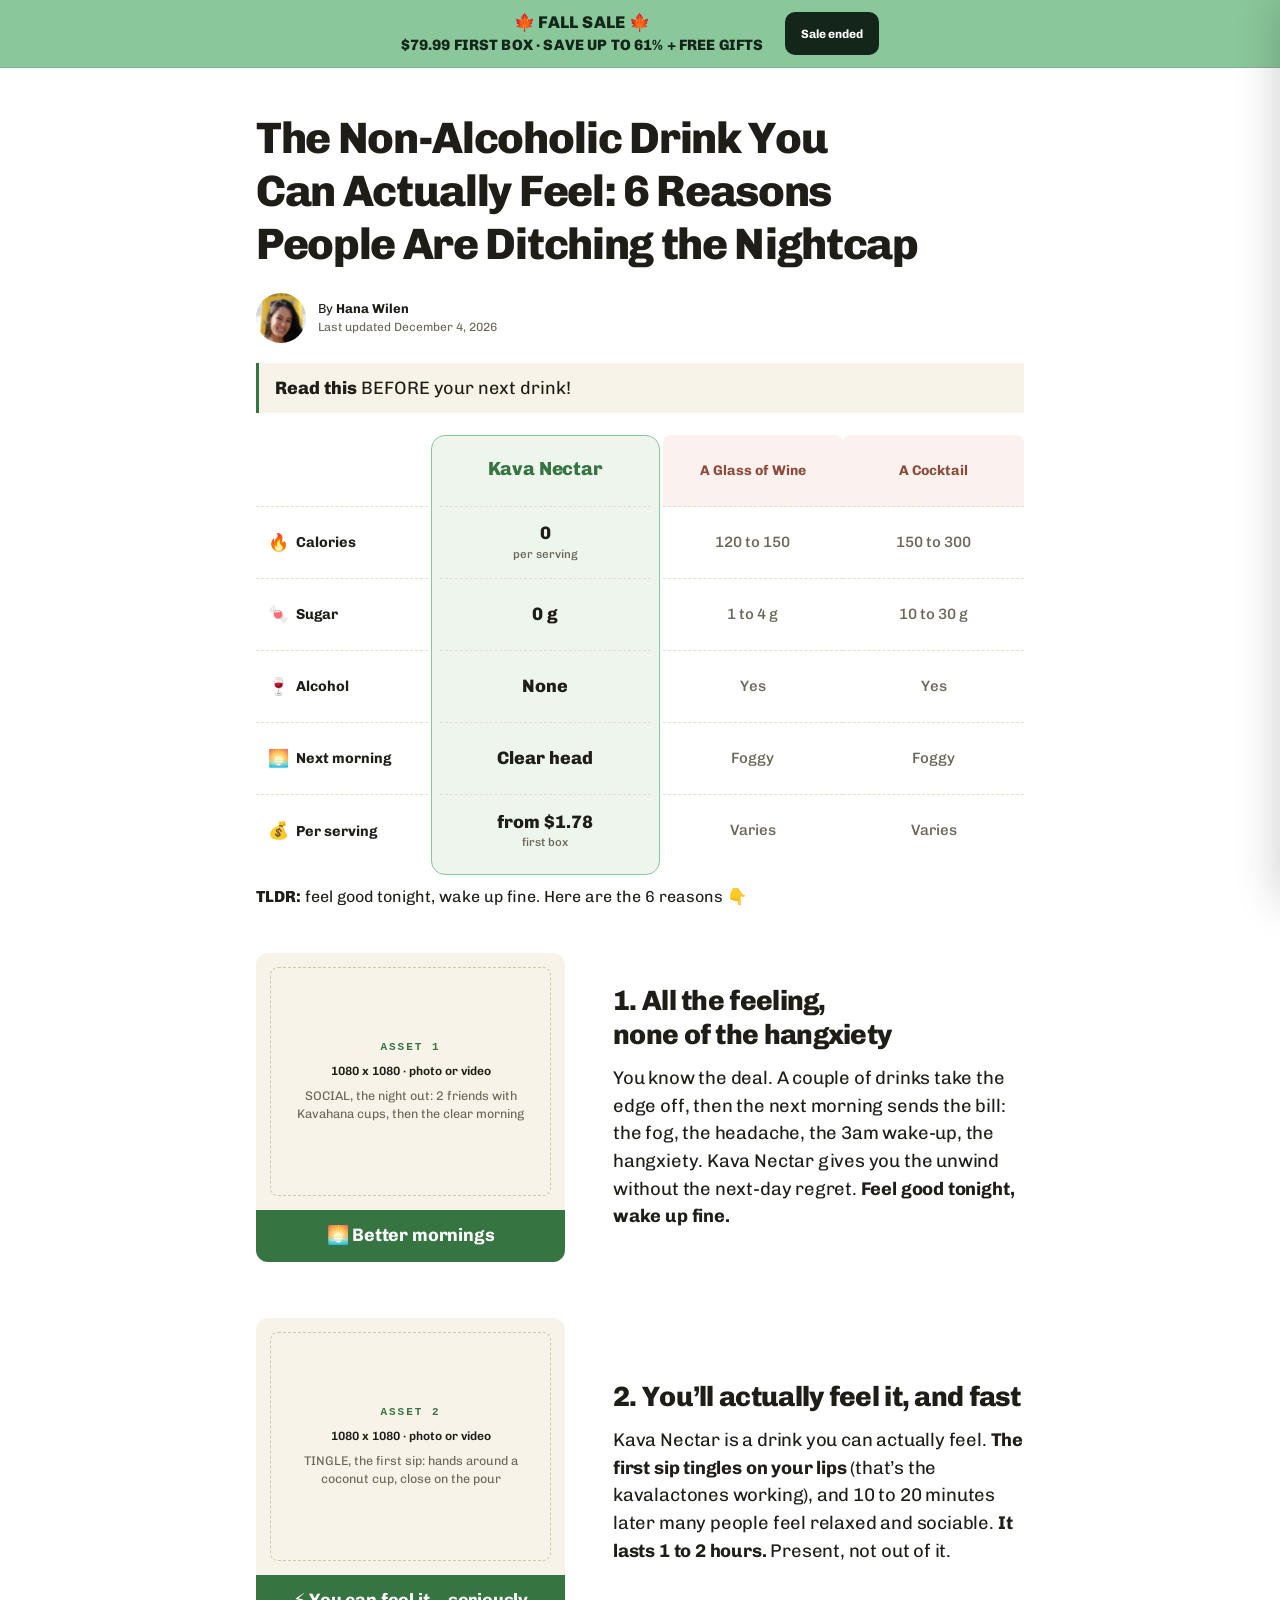
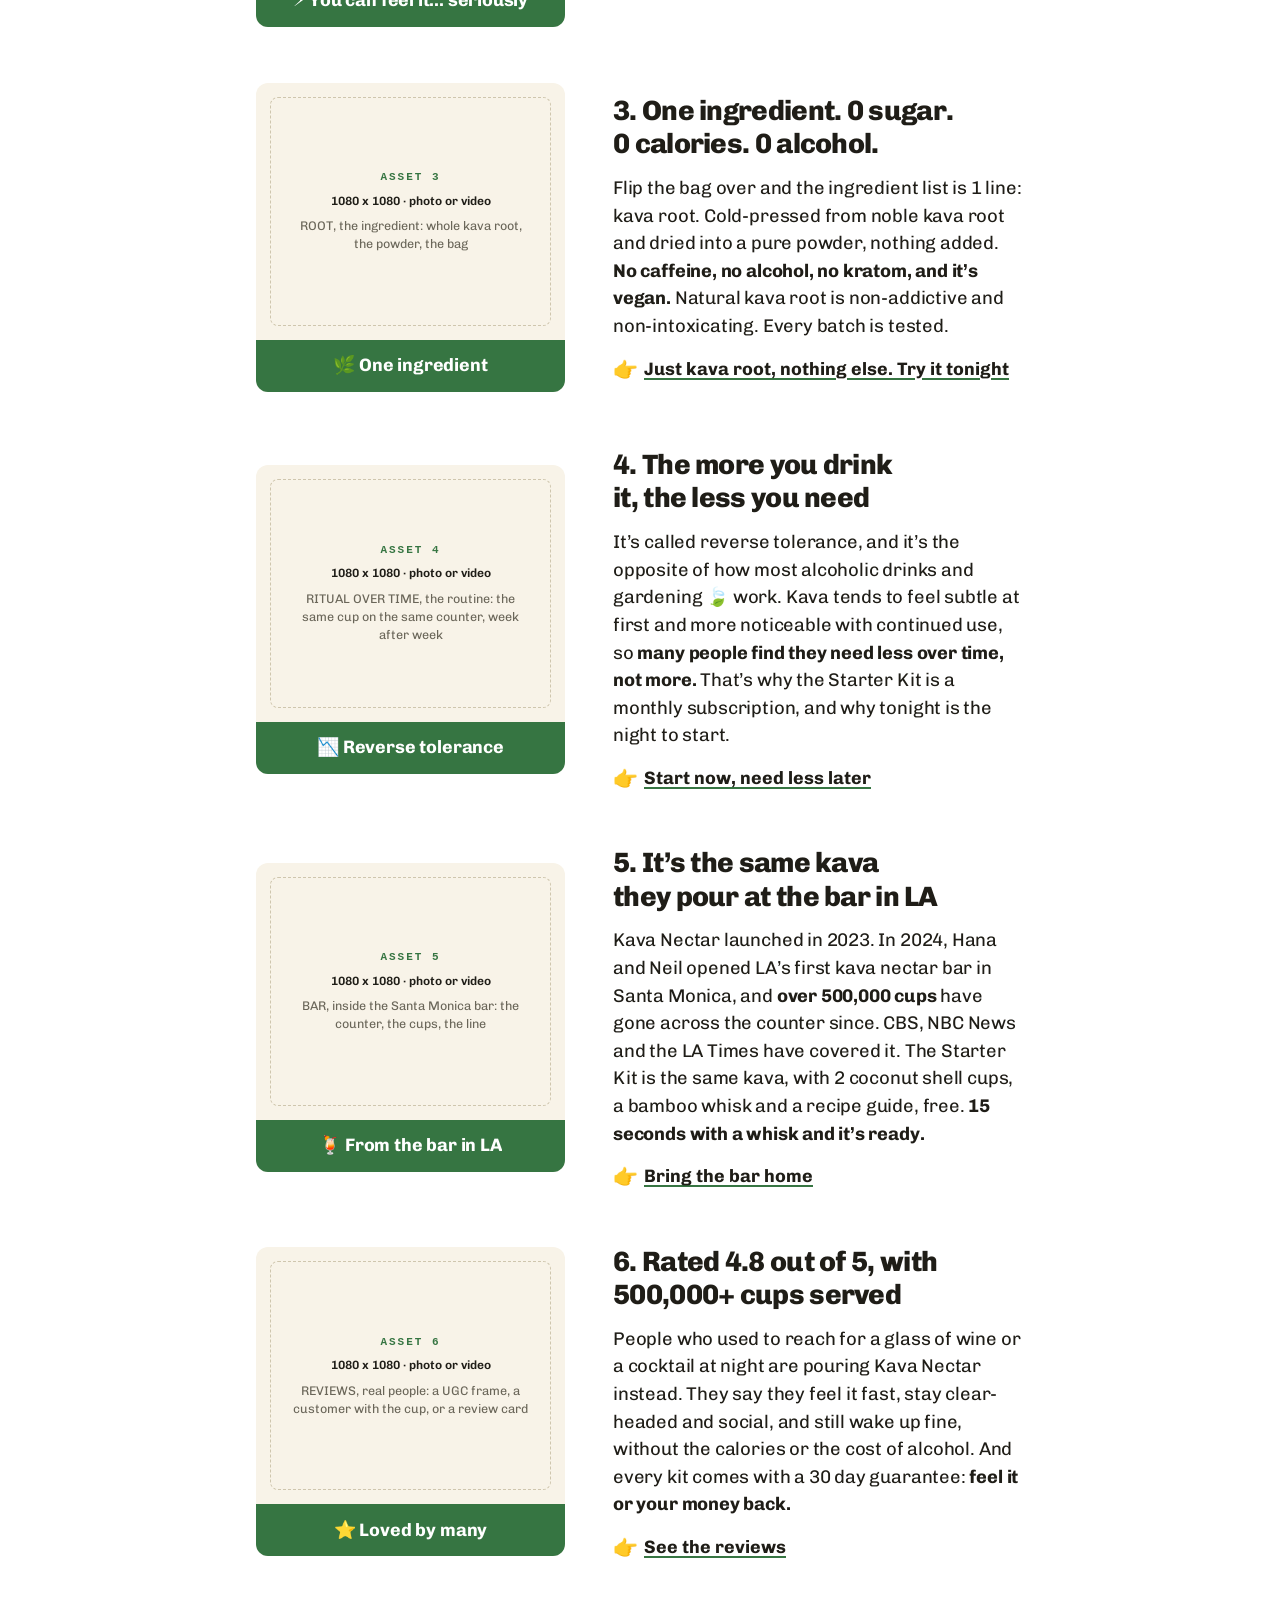
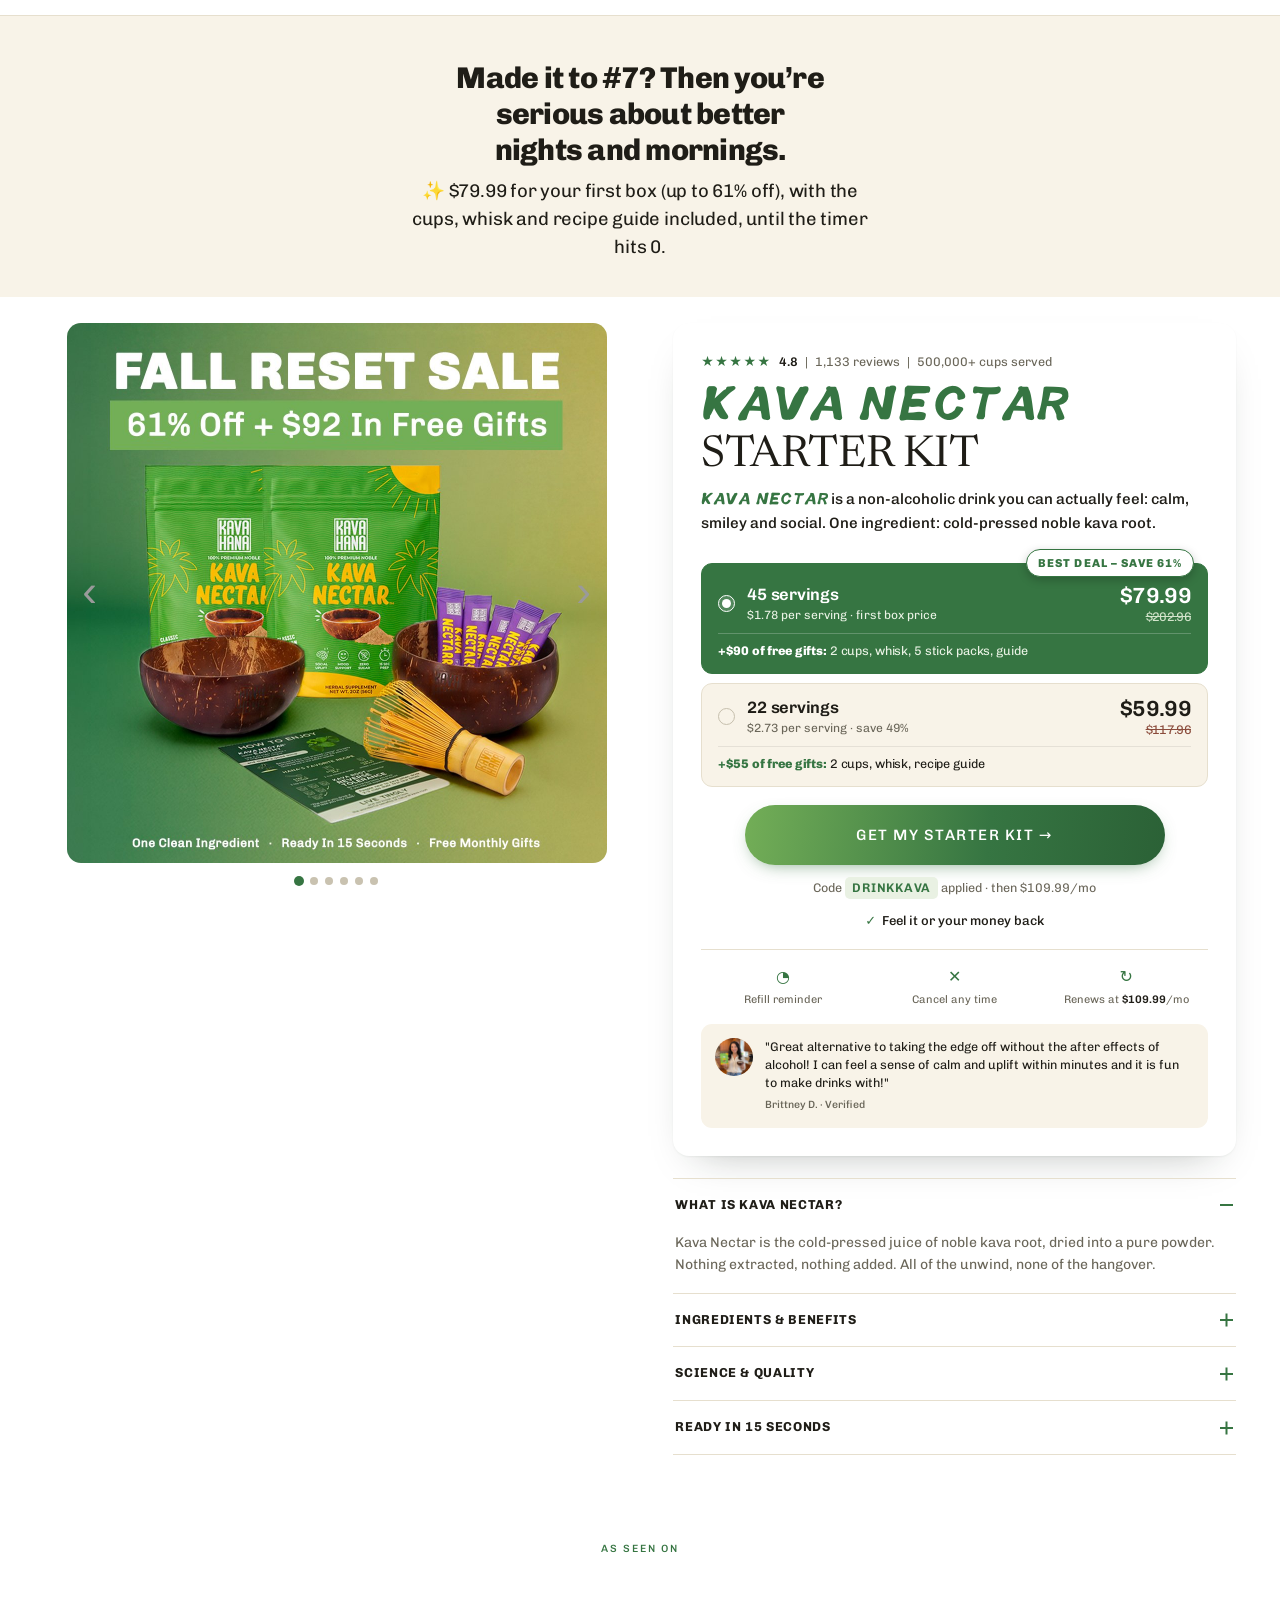
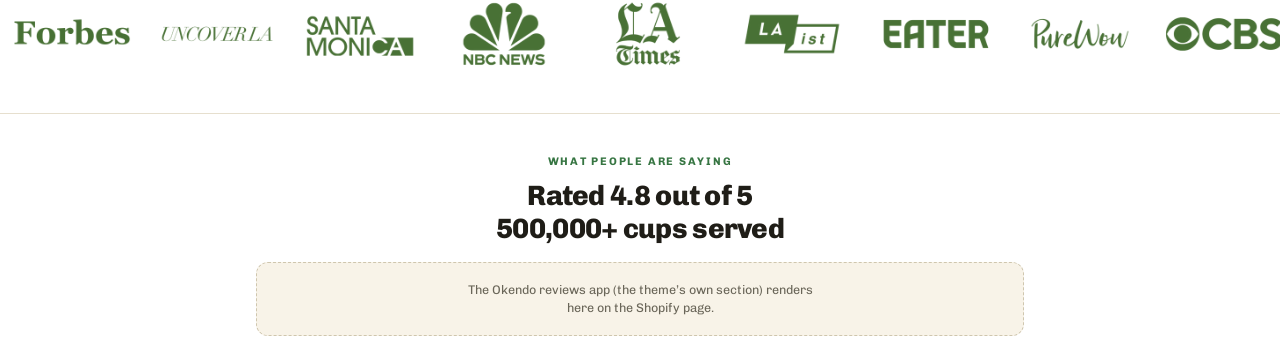
==== listicle.html @ fee1ebb7 "LIVE cutover: drawer adds gift lines through an unpatched fetch (1 Meta AddToCart per buy click); re" ====
<!doctype html>
<html lang="en">
<head>
<meta charset="utf-8">
<meta name="viewport" content="width=device-width,initial-scale=1">
<meta name="robots" content="noindex,nofollow">
<title>The Non-Alcoholic Drink You Can Actually Feel: 6 Reasons People Are Ditching the Nightcap</title>
<link rel="preload" as="font" type="font/woff2" href="https://bryce-wq2222.github.io/kavahana-pdp/fonts/chivo-var.woff2" crossorigin>
<style>/* Horizontal guard: the verbatim PDP hero wrapper is width:100vw and the
   PDP wrapper-unpadder writes an inline overflow:visible onto body, so both
   html and body are clipped here (the EMBED deliberately does not touch body:
   on Shopify, body is the theme's). */
html{overflow-x:clip}body{overflow-x:clip!important}html,body{margin:0;padding:0;background:#fff}</style>
</head>
<body>
<style>@media(min-width:881px){#kv-page .hero>.gal{position:sticky;top:24px;align-self:start}}#kv-page .acc summary{position:relative;padding-right:26px}#kv-page .acc summary::after{content:"";position:absolute;right:3px;top:50%;width:13px;height:2px;background:var(--green);margin-top:-1px;font-size:0;transform:none;transition:transform .28s ease}#kv-page .acc summary::before{content:"";position:absolute;right:3px;top:50%;width:13px;height:2px;background:var(--green);margin-top:-1px;transform:rotate(90deg);transition:transform .28s ease}#kv-page .acc details.is-open>summary::before{transform:rotate(0deg)!important}#kv-page .acc details[open] summary::after{content:""}#kv-page .acc .acc-body{overflow:hidden;transition:height .3s ease}.rebuy-cart__flyout-item-subscription,select.cart-item-selling-plan-selector{display:none!important}#kv-sticky{position:fixed;left:0;right:0;bottom:0;z-index:2147482000;background:#16211A;display:flex;align-items:center;justify-content:space-between;gap:10px;padding:10px 14px;padding-bottom:calc(10px + env(safe-area-inset-bottom));transform:translateY(110%);opacity:0;pointer-events:none;will-change:transform;transition:transform .38s cubic-bezier(.22,.9,.32,1),opacity .32s ease}#kv-sticky.kv-on{transform:translateY(0);opacity:1;pointer-events:auto}#kv-sticky .ks-t{color:#F8F3E8;font-family:Chivo,ui-sans-serif,system-ui,sans-serif;font-size:12px;font-weight:600;line-height:1.3}#kv-sticky button{background:#367542;color:#fff;border:0;border-radius:999px;padding:12px 18px;font-family:Chivo,ui-sans-serif,system-ui,sans-serif;font-size:14px;font-weight:800;white-space:nowrap;cursor:pointer}@media(min-width:761px){#kv-sticky{display:none!important}}@media(max-width:760px){#kv-topmq{padding:6px 0}#kv-topmq .t{font-size:11px;letter-spacing:.08em}#headerContainer .px-section{padding-top:4px!important;padding-bottom:4px!important}#headerContainer .flex.items-center.justify-items-center{position:relative;min-height:46px}#headerContainer .flex.items-center.justify-items-center>div:first-child{position:absolute;left:50%;top:50%;transform:translate(-50%,-50%);width:auto;z-index:1}#headerContainer .site-header__logo-link{width:auto!important}#headerContainer .site-header__logo-link img,#headerContainer .site-header__logo-link svg{max-height:24px!important;width:auto!important}#headerContainer .flex.items-center.justify-items-center>div:last-child{width:100%}#headerContainer a[href="/search"]{display:none!important}#headerContainer .flex.items-center.justify-items-center>div:last-child>div[class*="lg:hidden"]{order:-1;margin-right:auto}}#kv-topmq{overflow:hidden;background:#367542;padding:10px 12px;white-space:nowrap;position:relative;z-index:50}#kv-topmq .s{display:block;text-align:center;color:#fff;font-family:Chivo,ui-sans-serif,system-ui,sans-serif;font-size:13.5px;font-weight:800;letter-spacing:.09em;text-transform:uppercase}#kv-topmq .t{display:none;white-space:nowrap;color:#fff;font-family:Chivo,ui-sans-serif,system-ui,sans-serif;font-size:13.5px;font-weight:800;letter-spacing:.09em;text-transform:uppercase}@media(max-width:760px){#kv-topmq{padding:5px 0}#kv-topmq .s{display:none}#kv-topmq .t{display:inline-block;font-size:11px;letter-spacing:.08em;animation:kvmq 70s linear infinite}}@keyframes kvmq{from{transform:translateX(0)}to{transform:translateX(-50%)}}[id$="__announcement-bar"]{display:none!important}[id^="alia"],#popups-popup,#restock-rocket,[id^="sea-accessibility"]:not(#sea-accessibility-skip-links),div[aria-label*="POPUP" i],div[aria-label*="FLYOUT" i],button[aria-label="Open Form"],.klaviyo-form-SyZUX8,[data-testid="klaviyo-form-SyZUX8"],.intercom-lightweight-app,.intercom-lightweight-app-launcher,#intercom-frame,#intercom-container,iframe[name^="intercom"],iframe[title*="Intercom" i]{display:none!important;visibility:hidden!important}html,body{overflow-x:clip}</style><script>(function(){function z(){try{window.Intercom&&window.Intercom('update',{hide_default_launcher:true})}catch(e){}document.querySelectorAll('[id^="alia-root"],[id^="alia-modal"],[id^="alia-teaser"],#restock-rocket').forEach(function(n){n.remove()});document.querySelectorAll('div[class*="kl-private-reset-css"]').forEach(function(n){try{if(getComputedStyle(n).position==='fixed'){n.style.setProperty('display','none','important')}}catch(e){}});if(!document.querySelector('.lbx.on')&&!document.querySelector('#kv-cart.on')){var b=document.body,d=document.documentElement;if(b){if(getComputedStyle(b).overflowY==='hidden'){b.style.overflow='visible'}if(b.style.position==='fixed'){b.style.position='';b.style.top=''}if(b.style.touchAction){b.style.touchAction=''}}if(d&&getComputedStyle(d).overflowY==='hidden'){d.style.overflowY=''}}}z();var _zt;new MutationObserver(function(){clearTimeout(_zt);_zt=setTimeout(z,200)}).observe(document.documentElement,{childList:true,subtree:true});setInterval(z,1500);})();</script><script type="text/javascript">(function(c,l,a,r,i,t,y){c[a]=c[a]||function(){(c[a].q=c[a].q||[]).push(arguments)};t=l.createElement(r);t.async=1;t.src="https://www.clarity.ms/tag/"+i;y=l.getElementsByTagName(r)[0];y.parentNode.insertBefore(t,y);})(window, document, "clarity", "script", "y7hv9wbezl");</script>
<style>#kv-page,#kv-page :where(*:not(svg):not(svg *)),#kv-page :where(*:not(svg):not(svg *))::before,#kv-page :where(*:not(svg):not(svg *))::after{all:revert}
#kv-page .note,#kv-page .tpl{display:none!important}
#kv-page{display:block;width:100vw;position:relative;left:50%;right:50%;margin-left:-50vw;margin-right:-50vw;text-align:left}
@font-face{font-family:Chivo;font-style:normal;font-weight:100 900;font-display:swap;
  src:url(https://bryce-wq2222.github.io/kavahana-pdp/fonts/chivo-var.woff2) format('woff2-variations'),url(https://bryce-wq2222.github.io/kavahana-pdp/fonts/chivo-var.woff2) format('woff2')}@font-face{font-family:Newsreader;font-style:normal;font-weight:200 800;font-display:swap;
  src:url(https://bryce-wq2222.github.io/kavahana-pdp/fonts/newsreader-var.woff2) format('woff2-variations'),url(https://bryce-wq2222.github.io/kavahana-pdp/fonts/newsreader-var.woff2) format('woff2')}@font-face{font-family:'Mauna Loa';font-style:normal;font-weight:400;font-display:swap;
  src:url(https://bryce-wq2222.github.io/kavahana-pdp/fonts/MaunaLoa.otf) format('opentype')}#kv-page{--green:#367542;--green2:#73AE57;--mint:#8AC79A;--cream:#F8F3E8;--bone:#FFFFFF;--ink:#1F1D17;--deep:#14261A;--lav:#F8F3E8;--line:#E6DFCE;--grey:#6A6659;--clay:#8A4B3B;--card:#FFFFFF;--grad:linear-gradient(96deg,#73AE57,#367542 58%,#2B6136);}#kv-page *{margin:0;padding:0;box-sizing:border-box}#kv-page{-webkit-text-size-adjust:100%;scroll-behavior:smooth;overflow-x:clip}#kv-page{overflow-x:clip}#kv-page{font-family:Chivo,ui-sans-serif,system-ui,-apple-system,'Segoe UI',sans-serif;background:#fff;color:var(--ink);font-size:16px;line-height:1.6;-webkit-font-smoothing:antialiased;padding-bottom:0}#kv-page img{max-width:100%;display:block}#kv-page .mauna{font-family:'Mauna Loa',ui-serif,'Iowan Old Style',Georgia,serif;letter-spacing:.03em;font-weight:400;color:var(--green)}#kv-page section.green .mauna,#kv-page .mq .mauna{color:inherit}#kv-page .opt.sel .mauna,#kv-page .opt.sel .optbens .mauna{color:inherit}#kv-page .tpl{position:sticky;top:0;z-index:90;background:#111;color:#fff;padding:7px 16px;display:flex;justify-content:space-between;gap:10px;flex-wrap:wrap;align-items:center}#kv-page .tpl .t{font-family:ui-monospace,monospace;font-size:10px;letter-spacing:.12em;text-transform:uppercase;opacity:.8}#kv-page .tpl .t b{color:var(--green2);opacity:1}#kv-page .tpl button{font:inherit;font-family:ui-monospace,monospace;font-size:10px;background:transparent;color:#fff;border:1px solid #444;padding:5px 12px;cursor:pointer;border-radius:999px}#kv-page .note{display:block;font-family:ui-monospace,monospace;font-size:10px;letter-spacing:.06em;text-transform:uppercase;color:var(--green);background:#EAF1E3;border-left:2px solid var(--green);padding:6px 10px;margin:0 0 14px}#kv-page body.hide-notes .note{display:none}#kv-page 
.topbar{background:#111;color:#fff;text-align:center;padding:9px 16px;font-size:11px;letter-spacing:.14em;text-transform:uppercase;font-weight:500}#kv-page .topbar span{opacity:.55;margin:0 10px}#kv-page .gradline{height:4px;background:var(--grad)}#kv-page .nav{background:var(--cream);border-bottom:1px solid var(--line);position:sticky;top:0;z-index:60}#kv-page .nav .in{max-width:1240px;margin:0 auto;padding:14px 24px;display:grid;grid-template-columns:1fr auto 1fr;align-items:center;gap:16px}#kv-page .nav .l,#kv-page .nav .r{display:flex;gap:20px;align-items:center}#kv-page .nav .r{justify-content:flex-end}#kv-page .burger{background:none;border:0;padding:4px;cursor:pointer;display:grid;gap:4px;width:26px}#kv-page .burger span{display:block;height:2px;background:var(--ink);border-radius:2px}#kv-page .nav .ico{width:21px;height:21px;color:var(--ink);cursor:pointer}#kv-page .wordmark{width:150px;height:auto;color:var(--green);margin:0 auto}@media(max-width:620px){#kv-page .wordmark{width:118px}#kv-page .nav .in{padding:12px 18px}}#kv-page .wrap{max-width:1240px;margin:0 auto;padding:0 24px}#kv-page section{padding:52px 0}#kv-page section.lav{background:var(--cream)}#kv-page section.green{background:var(--green);color:#fff}#kv-page section.green h1,#kv-page section.green h2,#kv-page section.green h3{color:#fff}#kv-page section.green p,#kv-page section.green .lead{color:rgba(255,255,255,.82)}#kv-page section.green .eyebrow{color:var(--mint)}#kv-page section.green .bn,#kv-page section.green .gt,#kv-page section.green .st4>div{color:var(--ink)}#kv-page section.green .bn h3,#kv-page section.green .gt h3,#kv-page section.green .st4 h3{color:var(--ink)}#kv-page section.green .bn p,#kv-page section.green .gt p,#kv-page section.green .st4 p{color:var(--grey)}#kv-page section.green .slot .lbl{color:#46523F}#kv-page section.green .bn .ic{color:var(--green)}#kv-page section.tight{padding:30px 0}#kv-page h1,#kv-page h2{font-family:Newsreader,ui-serif,Georgia,serif;font-weight:400;letter-spacing:-.012em;line-height:1.06}#kv-page h3{font-weight:500;letter-spacing:0;line-height:1.2}#kv-page b,#kv-page strong{font-weight:600}#kv-page .htoh2,#kv-page .gifth2,#kv-page .btbh2,#kv-page .ctrh{font-family:Newsreader,ui-serif,Georgia,serif;font-weight:400}#kv-page h2{font-size:clamp(30px,4.3vw,50px)}#kv-page .h2c{text-align:center;margin-bottom:14px}#kv-page .lead{color:var(--grey);font-size:16.5px;max-width:54ch;margin-bottom:0}#kv-page .ctr{text-align:center}#kv-page .ctr .lead{margin:0 auto}#kv-page .ctrh{text-align:center}#kv-page .splitctr{text-align:center}#kv-page .splitctr .lead,#kv-page .splitctr .ben2,#kv-page .splitctr .st4{margin-left:auto;margin-right:auto}#kv-page .splitctr .guar{text-align:center}#kv-page 
.pill-cta{display:block;width:100%;max-width:420px;margin:0 auto;background:var(--grad);color:#fff;border:0;font:inherit;font-weight:500;font-size:15px;padding:18px 26px;border-radius:999px;cursor:pointer;letter-spacing:.1em;text-transform:uppercase;box-shadow:0 6px 18px -8px rgba(54,117,66,.7);transition:transform .12s,box-shadow .16s}#kv-page .pill-cta:hover{transform:translateY(-1px);box-shadow:0 10px 24px -8px rgba(54,117,66,.8)}#kv-page .guar{text-align:center;font-size:12.5px;color:var(--grey);margin-top:12px}#kv-page .guar b{color:var(--ink)}#kv-page 
.slot{position:relative;overflow:hidden;border-radius:14px;background:
  radial-gradient(130% 100% at 24% 14%, rgba(115,174,87,.34), transparent 60%),
  radial-gradient(120% 110% at 84% 92%, rgba(54,117,66,.48), transparent 58%),
  linear-gradient(155deg,#EDE4D1,#D6CBB2);display:flex;align-items:flex-end}#kv-page .slot::after{content:"";position:absolute;inset:0;border-radius:14px;box-shadow:inset 0 0 0 1px rgba(22,33,26,.09)}#kv-page .slot span.lbl{position:relative;font-family:ui-monospace,monospace;font-size:9.5px;letter-spacing:.08em;text-transform:uppercase;color:#46523F;background:rgba(255,253,248,.82);padding:5px 8px;margin:11px;border-radius:5px}#kv-page .slot.sq{aspect-ratio:1}#kv-page .slot.wide{aspect-ratio:4/3}#kv-page .slot.v{aspect-ratio:9/16}#kv-page 
.hero{display:grid;grid-template-columns:1.04fr 1fr;gap:44px;padding:34px 0 0;align-items:start}#kv-page .gal{position:sticky;top:78px;max-width:540px;justify-self:center;width:100%}#kv-page .galwrap{position:relative;border-radius:14px;overflow:hidden}#kv-page .gnav{position:absolute;top:50%;transform:translateY(-50%);z-index:3;width:34px;height:64px;
  border:0;background:transparent;color:#9a9a9a;font-size:44px;font-weight:200;line-height:1;cursor:pointer;
  display:none;align-items:center;justify-content:center;padding:0 0 4px;transition:color .15s}#kv-page .gnav:hover{color:#616161}#kv-page .gprev{left:6px}#kv-page .gnext{right:6px}@media(min-width:760px){#kv-page .gnav{display:flex}#kv-page .slides,#kv-page .ctrack{cursor:grab}#kv-page .slides.dragging,#kv-page .ctrack.dragging{cursor:grabbing;scroll-snap-type:none;scroll-behavior:auto}
}#kv-page .slides{display:flex;overflow-x:auto;overflow-y:hidden;scroll-snap-type:x mandatory;scroll-behavior:smooth;scrollbar-width:none;-webkit-overflow-scrolling:touch;overscroll-behavior-x:contain;touch-action:pan-x pan-y pinch-zoom}#kv-page .slides::-webkit-scrollbar{display:none}#kv-page .slide{flex:0 0 100%;scroll-snap-align:start;scroll-snap-stop:always}#kv-page .slide .slot{border-radius:0}#kv-page .heroimg,#kv-page .galimg{width:100%;height:100%;aspect-ratio:1;object-fit:cover;display:block}#kv-page .dots2{display:flex;gap:7px;justify-content:center;margin-top:14px}#kv-page .dots2 button{width:8px;height:8px;border-radius:50%;border:0;padding:0;background:#C9C2B0;cursor:pointer;transition:background .15s,transform .15s}#kv-page .dots2 button.on{background:var(--green);transform:scale(1.25)}#kv-page 
.buy{background:var(--card);border-radius:16px;padding:28px;box-shadow:0 1px 2px rgba(22,33,26,.05),0 18px 40px -24px rgba(22,33,26,.35)}#kv-page .eyebrow{font-size:10.5px;font-weight:500;letter-spacing:.2em;text-transform:uppercase;color:var(--green);margin-bottom:7px}#kv-page .eyebrow-sub{margin:2px 0 12px}#kv-page .stars-row .ph{margin-left:8px}#kv-page .buy h1{font-size:clamp(32px,3.9vw,44px);margin-bottom:10px;letter-spacing:-.01em}#kv-page .stars-row{display:flex;align-items:center;gap:8px;font-size:12.5px;color:var(--grey);margin-bottom:13px;flex-wrap:wrap}#kv-page .stars-row .s{color:var(--green);letter-spacing:1.5px;font-size:14px}#kv-page .getline{font-weight:500;font-size:16px;margin-bottom:9px;line-height:1.35}#kv-page .desc{font-size:14.5px;color:var(--grey);margin-bottom:17px}#kv-page .pricerow{display:flex;align-items:baseline;gap:11px;flex-wrap:wrap;margin-bottom:4px}#kv-page .pricerow .p{font-size:34px;font-weight:600;letter-spacing:-.035em;color:var(--green);line-height:1}#kv-page .pricerow s{font-size:17px;color:var(--grey);font-weight:400}#kv-page .shipfree{background:var(--green);color:#fff;font-size:9.5px;font-weight:600;padding:4px 9px;border-radius:999px;letter-spacing:.08em;text-transform:uppercase}#kv-page .perserv{font-size:12.5px;font-weight:500;color:var(--ink);margin-bottom:16px}#kv-page 
.optlabel{font-size:10.5px;font-weight:500;letter-spacing:.16em;text-transform:uppercase;color:var(--grey);margin:16px 0 8px}#kv-page .opt{border:1.5px solid var(--line);background:var(--cream);border-radius:11px;padding:17px 18px;cursor:pointer;display:grid;grid-template-columns:20px 1fr auto;gap:12px;align-items:center;margin-bottom:8px;position:relative;transition:border-color .14s}#kv-page .opt:hover{border-color:var(--green2)}#kv-page .opt.sel{border-color:var(--green);background:var(--green);box-shadow:none}#kv-page .opt.sel .nm,#kv-page .opt.sel .pr{color:#fff}#kv-page .opt.sel .nm small{color:#EAF3E5}#kv-page .opt.sel .pr s{color:#D3E4CB}#kv-page .opt.sel .rad{border-color:#fff}#kv-page .opt.sel .rad::after{background:#fff}#kv-page .opt.sel .tag{background:#fff;color:var(--green);box-shadow:0 3px 10px rgba(0,0,0,.22);border:1.5px solid var(--green)}#kv-page .optbens{display:none;margin-top:12px;padding-top:12px;border-top:1px solid rgba(255,255,255,.28);grid-column:1/-1}#kv-page .opt.sel .optbens{display:grid;gap:6px}#kv-page .optbens span{font-size:12.5px;color:#EDF5E9}#kv-page .optbens span::before{content:"\2713";color:#fff;font-weight:400;margin-right:8px}#kv-page .opt .rad{width:17px;height:17px;border-radius:50%;border:1.5px solid #C6BFAD;position:relative}#kv-page .opt.sel .rad{border-color:var(--green)}#kv-page .opt.sel .rad::after{content:"";position:absolute;inset:3px;border-radius:50%;background:var(--green)}#kv-page .opt .nm{font-size:18px;font-weight:600;line-height:1.2;letter-spacing:-.015em}#kv-page .opt .nm small{display:block;font-size:11.5px;font-weight:400;color:var(--grey);margin-top:2px}#kv-page .opt .pr{text-align:right;font-weight:600;font-size:24px;white-space:nowrap;letter-spacing:-.03em;color:var(--ink);line-height:1.1}#kv-page .opt .pr s{display:block;font-size:14px;color:var(--clay);font-weight:400;margin-top:3px}#kv-page .opt .tag{position:absolute;top:-17px;right:13px;background:var(--green);color:#fff;font-size: 11.5px;font-weight:800;padding:5px 13px;border-radius:999px;letter-spacing:.09em;text-transform:uppercase;white-space:nowrap}#kv-page .giftline{background:#E9F1E3;border-radius:9px;padding:11px 13px;font-size:12.5px;margin:10px 0 0;color:var(--green);font-weight:500}#kv-page .opt .nm small{display:block;font-size:12.5px;font-weight:400;color:var(--grey);margin-top:5px;letter-spacing:0}#kv-page .guarline{text-align:center;font-size:13px;font-weight:500;margin-top:13px;color:var(--ink)}#kv-page .guarline::before{content:"\2713";color:var(--green);font-weight:400;margin-right:6px}#kv-page .icons3{display:grid;grid-template-columns:repeat(3,1fr);gap:8px;margin-top:16px;padding-top:16px;border-top:1px solid var(--line)}#kv-page .icons3 div{text-align:center;font-size:11px;color:var(--grey);line-height:1.35}#kv-page .icons3 .i{font-size:16px;color:var(--green);margin-bottom:5px}#kv-page .icons3 b{color:var(--ink);font-weight:600}#kv-page .subline{font-size:12.5px;color:var(--grey);text-align:center;margin-top:14px}#kv-page .quotecard{display:flex;gap:12px;align-items:flex-start;background:var(--cream);border-radius:11px;padding:14px;margin-top:18px}#kv-page .quotecard .av{width:38px;height:38px;border-radius:50%;flex:0 0 38px;background:linear-gradient(150deg,#D6CBB2,#B9AE94);object-fit:cover;display:block}#kv-page .quotecard p{font-size:12.5px;line-height:1.45}#kv-page .quotecard .w{font-size:10.5px;color:var(--grey);margin-top:5px;font-weight:500}#kv-page 
.acc{margin-top:20px}#kv-page .acc details{border-top:1px solid var(--line)}#kv-page .acc details:last-child{border-bottom:1px solid var(--line)}#kv-page .acc summary{cursor:pointer;padding:16px 2px;font-weight:700;font-size:13px;letter-spacing:.05em;text-transform:uppercase;list-style:none;display:flex;justify-content:space-between;gap:14px;align-items:center}#kv-page .acc summary::-webkit-details-marker{display:none}#kv-page .acc summary.__dead{content:"+"}#kv-page .acc details p{padding:0 2px 16px;font-size:14px;color:var(--grey)}#kv-page .acc details ul,#kv-page .acc details ol{padding:0 2px 16px 20px;font-size:14px;color:var(--grey);margin:0}#kv-page .acc details li{margin:4px 0}#kv-page 
.howto-sec{padding-top:40px}#kv-page .htoh2{font-size:clamp(28px,4vw,42px);margin-bottom:4px}#kv-page .howto{display:grid;grid-template-columns:1fr 1.05fr;gap:44px;align-items:center}#kv-page .steps2{margin-top:22px;display:grid;gap:0}#kv-page .stp{display:grid;grid-template-columns:44px 1fr;gap:14px;padding:16px 0;border-bottom:1px solid var(--line);align-items:start}#kv-page .stp:last-child{border-bottom:0}#kv-page .htn{font-family:ui-monospace,monospace;font-size:13px;font-weight:500;letter-spacing:.1em;color:var(--green);background:#E9F1E3;border-radius:999px;width:38px;height:38px;display:flex;align-items:center;justify-content:center;margin-top:2px}#kv-page .stp h3{font-size:19px;letter-spacing:-.02em;margin-bottom:4px}#kv-page .stp p{font-size:14px;color:var(--grey);line-height:1.5}#kv-page .howto-gif{position:relative}#kv-page .howto-gif .slot{aspect-ratio:1;border-radius:16px}#kv-page .howto-gif video.slot{width:100%;height:auto;object-fit:cover;display:block;background:#EDE4D1}#kv-page .howto-gif .play{position:absolute;inset:0;margin:auto;width:52px;height:52px;border-radius:50%;background:rgba(255,253,248,.92);display:flex;align-items:center;justify-content:center;font-size:17px;padding-left:4px;color:var(--ink);box-shadow:0 6px 20px -8px rgba(22,33,26,.4)}@media(max-width:900px){#kv-page .howto{grid-template-columns:1fr;gap:22px}#kv-page .howto-gif{order:-1}#kv-page .howto-gif .slot{aspect-ratio:1}#kv-page .stp{padding:13px 0}#kv-page .stp h3{font-size:17px}#kv-page .stp p{font-size:13.5px}
}#kv-page 
.giftband{background:var(--lav);border-radius:0}#kv-page .gifthead{display:inline-block;background:var(--green);color:#fff;font-size:10px;font-weight:600;letter-spacing:.14em;text-transform:uppercase;padding:5px 12px;border-radius:999px;margin-bottom:12px}#kv-page .giftpanel{background:var(--card);border-radius:18px;padding:34px 30px;box-shadow:0 1px 2px rgba(22,33,26,.05),0 18px 44px -26px rgba(22,33,26,.3)}#kv-page .gifth2{font-size:clamp(32px,4.4vw,48px);letter-spacing:-.012em;line-height:1.05}#kv-page .valchip{display:inline-block;background:var(--green);color:#fff;font-size:11px;font-weight:600;letter-spacing:.12em;text-transform:uppercase;padding:5px 12px;border-radius:5px;margin-bottom:14px}#kv-page .gifts{display:grid;grid-template-columns:repeat(4,minmax(0,1fr));gap:14px;margin-top:22px;text-align:left}#kv-page .gt{background:var(--cream);border-radius:13px;padding:13px;display:flex;flex-direction:column}#kv-page .gt .shot{margin-top:auto}#kv-page .gh{display:flex;justify-content:space-between;align-items:flex-start;gap:8px;margin-bottom:10px;min-height:32px}#kv-page .gn{font-size:12px;font-weight:500;line-height:1.25;letter-spacing:.01em;text-transform:uppercase}#kv-page .gf{font-size:12px;font-weight:600;color:var(--green);text-align:right;white-space:nowrap;line-height:1.2}#kv-page .gf s{display:block;font-size:11px;color:var(--grey);font-weight:400;margin-top:2px}#kv-page .gt .slot{aspect-ratio:1;border-radius:9px}#kv-page .shot{aspect-ratio:1;border-radius:9px;overflow:hidden;position:relative;background:#EDE4D1}#kv-page .shot img{width:100%;height:100%;object-fit:cover;object-position:50% 50%;display:block}#kv-page .shot-drinks img{object-position:50% 72%}#kv-page .shot-bar img{object-position:50% 67%}#kv-page .shot-hands img{object-position:50% 28%}#kv-page .split > .shot{max-width:520px;width:100%;margin-left:auto;margin-right:auto}#kv-page .shot::after{content:"";position:absolute;inset:0;border-radius:9px;box-shadow:inset 0 0 0 1px rgba(22,33,26,.09)}@media(max-width:760px){#kv-page .gifts{grid-template-columns:repeat(2,minmax(0,1fr))}}@media(min-width:1001px){#kv-page .ctable th:first-child,#kv-page .ctable td:first-child{font-size:15.5px}#kv-page .ctable thead th{font-size:13.5px;padding:12px 4px}#kv-page .ctable th,#kv-page .ctable td{padding:11px 6px}#kv-page .ctable .yes,#kv-page .ctable .no,#kv-page .ctable .mid{font-size:17px}#kv-page .ctable .wm{font-size:16px}#kv-page .ctable td{font-size:15px}
}#kv-page .moregifts{text-align:center;margin-top:20px;font-size:14px;font-weight:500;letter-spacing:.02em;color:var(--green)}#kv-page 
.press{display:grid;grid-template-columns:repeat(3,1fr);gap:34px;align-items:start}#kv-page .pq p{font-size:14.5px;line-height:1.5;font-style:italic;min-height:96px}#kv-page .pq .logo{margin-top:16px;font-size:19px;font-weight:500;letter-spacing:-.02em;opacity:.72;text-align:center}#kv-page .dots{display:flex;gap:7px;justify-content:center;margin-top:26px}#kv-page .dots i{width:8px;height:8px;border-radius:50%;background:#C9C2B0;display:block}#kv-page .dots i.on{background:var(--green)}#kv-page 
.split{display:grid;grid-template-columns:1fr 1fr;gap:40px;align-items:center}#kv-page .ben2{display:grid;grid-template-columns:1fr 1fr;gap:14px;margin-top:22px}#kv-page .bn{background:var(--card);border-radius:13px;padding:20px}#kv-page .bn .ic{width:38px;height:38px;color:var(--green);margin-bottom:10px}#kv-page .bn .ic svg{width:100%;height:100%}#kv-page .bn .ic img{width:100%;height:100%;object-fit:contain;display:block;margin:0 auto}#kv-page .bn .ic{height:30px;width:44px;margin:0 auto 10px;display:flex;align-items:center;justify-content:center}#kv-page .bn h3{font-size:15px;margin-bottom:5px}#kv-page .bn p{font-size:13.5px;color:var(--grey);line-height:1.5}#kv-page 
.st4{display:grid;grid-template-columns:1fr 1fr;gap:14px;margin:22px 0 24px}#kv-page .st4 > div{background:var(--card);border-radius:13px;padding:20px}#kv-page .st4 .n{font-family:Newsreader,ui-serif,Georgia,serif;font-size:clamp(28px,3.6vw,38px);font-weight:400;color:var(--green);letter-spacing:-.02em;line-height:1}#kv-page .st4 .l{font-size:11.5px;font-weight:500;letter-spacing:.09em;text-transform:uppercase;color:var(--grey);margin-top:6px}#kv-page 
.split > .slot{max-width:520px;width:100%;margin-left:auto;margin-right:auto}#kv-page 
.perkgrid{display:grid;grid-template-columns:repeat(5,1fr);gap:0;margin-top:34px}#kv-page .perk{display:flex;flex-direction:column;align-items:center;text-align:center;position:relative;padding:0 10px}#kv-page .pic{width:46px;height:46px;color:var(--green);margin-bottom:12px}#kv-page .pic svg{width:100%;height:100%}#kv-page .pt{font-size:14.5px;font-weight:600;letter-spacing:-.01em;line-height:1.25}#kv-page .ps{font-size:12.5px;color:var(--grey);margin-top:4px;line-height:1.4;max-width:22ch}#kv-page .pdot{position:relative;width:100%;height:26px;margin-top:auto;display:flex;align-items:center;justify-content:center}#kv-page .pdot::before{content:"";position:absolute;left:0;right:0;top:50%;height:1.5px;background:var(--line)}#kv-page .perk:first-child .pdot::before{left:50%}#kv-page .perk:last-child .pdot::before{right:50%}#kv-page .pdot span{position:relative;width:13px;height:13px;border-radius:50%;background:var(--green2);border:2px solid var(--cream)}#kv-page .pdot.pplus span{width:20px;height:20px;background:var(--green);color:#fff;display:flex;align-items:center;justify-content:center;font-size:14px;font-weight:400;line-height:1;border-color:var(--cream)}#kv-page .pm{font-size:11px;font-weight:600;letter-spacing:.11em;text-transform:uppercase;color:var(--ink);padding-top:2px}#kv-page .perkbar{position:relative;display:flex;flex-direction:column;align-items:center;margin-top:14px}#kv-page .pbline{display:block;width:calc(100% - 25%);height:1.5px;background:var(--line);position:relative}#kv-page .pbline::before,#kv-page .pbline::after{content:"";position:absolute;top:-4px;width:9px;height:9px;border-top:1.5px solid var(--line);border-right:1.5px solid var(--line)}#kv-page .pbline::before{left:0;transform:rotate(-135deg)}#kv-page .pbline::after{right:0;transform:rotate(45deg)}#kv-page .pbtext{font-size:12.5px;color:var(--grey);margin-top:9px}@media(max-width:960px){#kv-page .perkgrid{grid-template-columns:repeat(2,minmax(0,1fr));gap:28px 14px;margin-left:auto;margin-right:auto;max-width:560px}#kv-page .perk:nth-child(5){grid-column:1/-1;justify-self:center}#kv-page .perk .pdot{display:none}#kv-page .pm{margin-top:auto;padding-top:10px}#kv-page .pbline{width:70%}
}@media(max-width:560px){#kv-page .perkgrid{gap:26px 14px}
}#kv-page 
.seenon{padding:30px 0 6px}#kv-page .pmq{overflow:hidden;width:100vw;max-width:100vw;margin-left:calc(50% - 50vw);margin-top:10px}#kv-page .ptrack{display:inline-flex;align-items:center;animation:psc 31s linear infinite;will-change:transform;transform:translateZ(0);backface-visibility:hidden}#kv-page .plogo{flex:0 0 auto;width:132px;height:132px;display:flex;align-items:center;justify-content:center;margin:0 6px}#kv-page .plogo img{width:100%;height:100%;object-fit:contain;display:block}@keyframes psc{from{transform:translateX(0)}to{transform:translateX(-50%)}}@media(prefers-reduced-motion:reduce){#kv-page .ptrack{animation:none}}@media(max-width:620px){#kv-page .plogo{width:104px;height:104px;margin:0 2px}}#kv-page 
.mq{background:var(--grad);color:#fff;padding:13px 0;overflow:hidden;white-space:nowrap}#kv-page .mq .track{display:inline-flex;gap:0;animation:sc 96s linear infinite;will-change:transform}#kv-page .mq span{font-size:11.5px;font-weight:500;letter-spacing:.18em;text-transform:uppercase;padding:0 26px;position:relative}#kv-page .mq span::after{content:"\2726";position:absolute;right:-5px;top:50%;transform:translateY(-50%);opacity:.5;font-size:9px;pointer-events:none}@keyframes sc{from{transform:translateX(0)}to{transform:translateX(-50%)}}@media(prefers-reduced-motion:reduce){#kv-page .mq .track{animation:none}}#kv-page 
.bothcols{display:grid;grid-template-columns:1fr 1fr;gap:26px;margin:22px 0 4px}#kv-page .bcap{font-size:10.5px;font-weight:500;letter-spacing:.14em;text-transform:uppercase;color:var(--green);margin-bottom:8px}#kv-page .bothcols p{font-size:14px;color:var(--grey);line-height:1.55}#kv-page .inlink{color:var(--green);font-weight:500;text-decoration:underline;text-underline-offset:2px}#kv-page .srcnote{text-align:center;font-size:12.5px;color:var(--grey);margin-top:8px;letter-spacing:.01em}#kv-page .ph{display:inline-block;background:#F1E7C9;color:#7A6320;border-radius:4px;padding:1px 7px;font-weight:600;font-size:11.5px}@media(max-width:1000px){#kv-page .galwrap{border-radius:0;width:min(100vw,540px);max-width:none;margin-left:calc(50% - min(50vw,270px));margin-right:calc(50% - min(50vw,270px))}#kv-page .gal{display:flex;flex-direction:column;align-items:center}#kv-page .dots2{width:100%}#kv-page .hero{padding-top:0}#kv-page .gal{margin-bottom:4px}
}@media(max-width:620px){#kv-page section{padding:34px 0}#kv-page .ben2,#kv-page .st4{grid-template-columns:1fr 1fr;gap:10px}#kv-page .bn,#kv-page .st4 > div{padding:15px}#kv-page .bn h3{font-size:14px}#kv-page .bn p{font-size:12.5px}#kv-page .st4 .n{font-size:24px}#kv-page .st4 .l{font-size:10px}#kv-page .carou{min-height:0}#kv-page .cslide p{font-size:14.5px}#kv-page .wrap{padding:0 18px}#kv-page .buy{padding:6px 18px 24px;border-radius:0;width:100vw;max-width:100vw;margin-left:calc(50% - 50vw);margin-right:calc(50% - 50vw);box-shadow:none;background:transparent}#kv-page .dots2{margin-top:10px;margin-bottom:2px}#kv-page .gal{margin-bottom:0}#kv-page .hero{gap:8px}#kv-page .giftpanel{padding:22px 18px;border-radius:12px}#kv-page .gh{min-height:0;flex-direction:column;gap:2px}#kv-page .gf{text-align:left}#kv-page .gf s{display:inline;margin-left:6px}#kv-page .getline{font-size:15px}#kv-page .pill-cta{font-size:15px;padding:16px 20px}#kv-page .cnav{flex-basis:32px;width:32px;height:32px;font-size:17px}#kv-page .cslide p{font-size:15px}#kv-page .media{grid-template-columns:repeat(3,1fr)}#kv-page h2{font-size:26px}#kv-page .bothcols{grid-template-columns:1fr;gap:20px}}#kv-page .tabs2{display:flex;gap:9px;margin:20px 0 16px}#kv-page .tabs2 button{font:inherit;font-weight:500;font-size:11px;letter-spacing:.13em;text-transform:uppercase;padding:9px 20px;border-radius:999px;border:1.5px solid var(--line);background:var(--bone);cursor:pointer}#kv-page .tabs2 button.sel{background:var(--green);color:#fff;border-color:var(--green)}#kv-page .tp{display:none}#kv-page .tp.sel{display:block}#kv-page .finep{font-size:11px;color:var(--grey);margin-top:18px;line-height:1.5}#kv-page 
.carou{position:relative;display:flex;align-items:center;gap:10px;margin-top:20px;min-height:150px}#kv-page .ctrack{display:flex;overflow-x:auto;overflow-y:hidden;scroll-snap-type:x mandatory;scroll-behavior:smooth;scrollbar-width:none;flex:1;gap:0;overscroll-behavior-x:contain;touch-action:pan-x pan-y pinch-zoom;-webkit-overflow-scrolling:touch}#kv-page .ctrack::-webkit-scrollbar{display:none}#kv-page .cslide{flex:0 0 100%;scroll-snap-align:center;scroll-snap-stop:always;padding:0 6px;display:flex;flex-direction:column;justify-content:center;align-items:stretch}#kv-page .cslide > *{width:100%}#kv-page .cslide p{font-size:18px;line-height:1.55;font-style:normal;text-align:center;max-width:34ch;margin:0 auto;color:var(--ink)}#kv-page .cslide .cst{color:var(--green);letter-spacing:3px;font-size:16px;text-align:center;margin-bottom:14px}#kv-page .cslide .logo{margin-top:14px;font-size:12px;font-weight:500;letter-spacing:.09em;text-transform:uppercase;color:var(--grey);text-align:center}#kv-page .cnav{flex:0 0 38px;width:38px;height:38px;border-radius:50%;border:1px solid var(--line);background:var(--bone);cursor:pointer;font-size:19px;line-height:1;color:var(--ink);display:flex;align-items:center;justify-content:center;transition:border-color .15s}#kv-page .cnav:hover{border-color:var(--green);color:var(--green)}#kv-page .cdots{display:flex;gap:8px;justify-content:center;margin-top:20px}#kv-page .cdots button{width:9px;height:9px;border-radius:50%;border:0;padding:0;background:#C9C2B0;cursor:pointer;transition:background .15s,transform .15s}#kv-page .cdots button.on{background:var(--green);transform:scale(1.2)}#kv-page .btbh2{font-size:clamp(32px,4.8vw,52px);letter-spacing:-.012em}#kv-page .rec-carou .rec,#kv-page .vid-carou .vid{height:100%}@media(min-width:760px){#kv-page .rc-carou .cslide{flex-basis:33.3333%}#kv-page .rec-carou .cslide{flex-basis:33.3333%}#kv-page .vid-carou .cslide{flex-basis:20%}#kv-page .vid-carou .cnav{display:none}#kv-page [data-dots="btb"]{display:none}
}#kv-page 
.rcards{display:grid;grid-template-columns:repeat(3,1fr);gap:16px;margin-top:22px}#kv-page .rc{background:var(--card);color:var(--ink);border-radius:14px;padding:26px;display:flex;flex-direction:column;height:100%;box-shadow:0 1px 2px rgba(22,33,26,.05),0 12px 30px -22px rgba(22,33,26,.3)}#kv-page .rc .st{color:var(--green);letter-spacing:2px;font-size:14px;margin-bottom:12px}#kv-page .rc h3{font-size:17px;margin-bottom:10px;letter-spacing:-.015em;line-height:1.25}#kv-page .rc p{font-size:14.5px;line-height:1.6;color:var(--grey);flex:1}#kv-page .rc .who{margin-top:20px;padding-top:16px;border-top:1px solid var(--line)}#kv-page .rc .wn{display:block;font-size:13.5px;font-weight:600}#kv-page .rc .wv{display:block;font-size:11px;color:var(--green);font-weight:500;letter-spacing:.05em;text-transform:uppercase;margin-top:3px}#kv-page 
.uxt{display:block}#kv-page .uxth2{font-size:clamp(30px,4.6vw,50px);letter-spacing:-.04em}#kv-page .tblfull{width:100%}#kv-page .ctable{width:100%;border-collapse:separate;border-spacing:0;font-size:14px;table-layout:fixed}#kv-page .ctable th,#kv-page .ctable td{padding:13px 6px;text-align:center;border-bottom:1px solid var(--line);overflow-wrap:anywhere}#kv-page .ctable th:first-child,#kv-page .ctable td:first-child{text-align:left;font-weight:600;font-size:13px;width:31%}#kv-page .ctable thead th{font-size:11px;font-weight:600;letter-spacing:.02em;text-transform:uppercase;line-height:1.2;padding:14px 4px;overflow-wrap:normal;hyphens:none}#kv-page .ctable .uc{background:var(--green);color:#fff;border-radius:12px 12px 0 0}#kv-page .ctable tbody .uc{background:#EEF4EA;border-radius:0;font-weight:600;color:var(--ink)}#kv-page .ctable tbody tr:last-child .uc{border-radius:0 0 12px 12px}#kv-page .ctable .yes{color:var(--green);font-weight:600;font-size:15px}#kv-page .ctable .no{color:var(--clay);font-weight:600;font-size:15px}#kv-page .ctable .mid{color:#B08828;font-weight:600;font-size:15px}#kv-page .ctable .wm{font-size:15px;font-weight:600;color:var(--green)}#kv-page .uxlogo{width:44px;height:44px;color:#fff;margin:0 auto 4px}#kv-page .ctable thead .uc{padding-top:16px;padding-bottom:14px}#kv-page 
.vids{display:grid;grid-template-columns:repeat(5,1fr);gap:14px;margin-top:26px}#kv-page .vid{position:relative}#kv-page .vid .slot{aspect-ratio:9/16;border-radius:12px}#kv-page .vid .play{position:absolute;inset:0;margin:auto;width:42px;height:42px;border-radius:50%;background:rgba(255,255,255,.92);display:flex;align-items:center;justify-content:center;font-size:14px;padding-left:3px;color:var(--ink);border:0;cursor:pointer;padding-top:0;padding-bottom:0;padding-right:0;box-shadow:0 4px 14px -6px rgba(22,33,26,.5)}#kv-page .vid-live video.slot{width:100%;height:auto;aspect-ratio:9/16;object-fit:cover;border-radius:12px;display:block;background:#EDE4D1}#kv-page .vid-live video.slot[poster]{object-fit:cover}#kv-page .vid-live.playing .play{display:none}#kv-page .vcap{position:absolute;left:9px;right:9px;bottom:9px;font-size:11px;line-height:1.3;color:#fff;text-shadow:0 1px 6px rgba(0,0,0,.7);pointer-events:none}#kv-page .vid-live.playing .vcap{opacity:0;transition:opacity .2s}#kv-page .recs{display:grid;grid-template-columns:repeat(4,1fr);gap:16px;margin-top:28px}#kv-page .rec{background:var(--card);border-radius:13px;overflow:hidden;border:1px solid var(--line);display:flex;flex-direction:column;height:100%}#kv-page .rec .slot{border-radius:0;aspect-ratio:1}#kv-page .rec .b{padding:16px}#kv-page .rec .shot{aspect-ratio:1;border-radius:0;background:#EDE4D1}#kv-page .rec .shot img{width:100%;height:100%;object-fit:cover;display:block}#kv-page .rec .tag{font-family:ui-monospace,monospace;font-size:9px;letter-spacing:.11em;text-transform:uppercase;color:var(--green);font-weight:500}#kv-page .rec h3{font-size:16px;margin:6px 0 7px}#kv-page .rec p{font-size:13px;color:var(--grey);line-height:1.5}@media(max-width:1000px){#kv-page .recs{grid-template-columns:1fr 1fr}}@media(max-width:620px){#kv-page .recs{grid-template-columns:1fr}}#kv-page 
.faqgrp{grid-column:1/-1;margin:26px 0 2px;font-size:11.5px;font-weight:500;letter-spacing:.14em;text-transform:uppercase;color:var(--green)}#kv-page .faqgrp:first-child{margin-top:6px}@media(max-width:820px){#kv-page .faqgrp{margin:20px 0 0}}#kv-page .faq2{display:grid;grid-template-columns:1fr 1fr;gap:10px 16px;margin-top:22px}#kv-page .faq2 details{background:#fff;border-radius:11px;border:1px solid var(--line)}#kv-page .faq2 summary{cursor:pointer;padding:16px 18px;font-weight:500;font-size:14px;list-style:none;display:flex;justify-content:space-between;gap:12px;align-items:center}#kv-page .faq2 summary::-webkit-details-marker{display:none}#kv-page .faq2 summary::after{content:"\2304";color:var(--green);font-weight:400}#kv-page .faq2 details[open] summary::after{content:"\2303"}#kv-page .faq2 details p{padding:0 18px 16px;font-size:13.5px;color:var(--grey)}#kv-page 
.rsum{display:grid;grid-template-columns:auto 1fr auto;gap:26px;align-items:center;padding-bottom:24px;border-bottom:1px solid var(--line)}#kv-page .rsum .big{font-family:Newsreader,ui-serif,Georgia,serif;font-size:46px;font-weight:400;letter-spacing:-.02em;line-height:1}#kv-page .rsum .st{color:var(--green);font-size:17px;letter-spacing:2px}#kv-page .rsum .cnt{font-size:12px;color:var(--grey);margin-top:3px}#kv-page .wbtn{border:1.5px solid var(--green);color:var(--green);background:transparent;font:inherit;font-weight:500;font-size:12.5px;padding:11px 22px;border-radius:999px;cursor:pointer}#kv-page .appslot{border:2px dashed var(--line);border-radius:16px;background:var(--card);min-height:280px;display:flex;flex-direction:column;align-items:center;justify-content:center;text-align:center;padding:34px 26px;gap:10px}#kv-page .applbl{font-size:12px;font-weight:500;letter-spacing:.16em;text-transform:uppercase;color:var(--green)}#kv-page 
.rt2{display:grid;grid-template-columns:1fr 1fr;gap:22px;margin:34px auto 0;max-width:960px}#kv-page .rt-card{border-radius:18px;padding:26px 24px 22px}#kv-page .rt-kava{background:#EDF3E6}#kv-page .rt-alc{background:#F1EDE3}#kv-page .rt-pill{display:inline-block;border-radius:999px;padding:9px 22px;font-weight:600;letter-spacing:.1em;text-transform:uppercase;font-size:12.5px;color:#fff}#kv-page .rt-kava .rt-pill{background:var(--green)}#kv-page .rt-alc .rt-pill{background:#8F8A80}#kv-page .rt-copy{margin:15px 0 8px;font-size:14.5px;line-height:1.55}#kv-page .rt-card svg{width:100%;height:auto;display:block}#kv-page .rt-axis{font-size:10.5px;color:var(--grey);text-align:center;letter-spacing:.05em;margin-top:4px}#kv-page .rt-take{display:flex;align-items:center;gap:12px;margin-top:18px;font-size:13.5px;font-weight:500;border-top:1px solid rgba(31,29,23,.09);padding-top:17px}#kv-page .rt-arrow{width:34px;height:34px;border-radius:50%;background:var(--green);color:#fff;display:flex;align-items:center;justify-content:center;font-size:16px;flex:none}#kv-page .rt-alc .rt-arrow{color:#EBAF66}#kv-page .rt-also{text-align:center;font-size:13.5px;margin:22px auto 0;max-width:620px}@media(min-width:760px){#kv-page .rt-copy{min-height:3.2em}}#kv-page 
.fnd{display:grid;grid-template-columns:1fr 1.1fr;gap:40px;align-items:center;max-width:1020px;margin:0 auto}#kv-page .fnd-b p{margin:12px 0;font-size:15px;line-height:1.62}#kv-page .fnd-sig{font-size:34px;color:var(--green);margin-top:16px}#kv-page .fnd-vid .slot,#kv-page .fnd-vid video.slot{aspect-ratio:1/1;border-radius:16px}#kv-page .btbsec .galwrap{border:2.5px solid var(--ink)}#kv-page .lbx{position:fixed;inset:0;background:rgba(22,33,26,.72);display:none;align-items:center;justify-content:center;z-index:70;padding:20px}#kv-page .lbx.on{display:flex}#kv-page .lbx img{max-width:min(92vw,560px);max-height:86vh;border-radius:14px;display:block}#kv-page .lbx .x{position:absolute;top:16px;right:16px;width:38px;height:38px;border-radius:50%;border:0;background:rgba(255,255,255,.92);font-size:15px;cursor:pointer;color:var(--ink)}#kv-page .foot{background:#16211A;color:#F8F3E8;padding:44px 0 26px}#kv-page .fgrid{display:grid;grid-template-columns:repeat(3,1fr);gap:26px;max-width:760px}#kv-page .fh{font-size:11px;letter-spacing:.16em;text-transform:uppercase;font-weight:600;color:#9DBB8E;margin-bottom:10px}#kv-page .fcol a{display:block;color:#F8F3E8;text-decoration:none;font-size:13.5px;line-height:2.1}#kv-page .fcol a:hover{text-decoration:underline}#kv-page .fsoc{display:flex;flex-wrap:wrap;gap:16px;margin-top:30px;padding-top:18px;border-top:1px solid rgba(248,243,232,.18)}#kv-page .fsoc a{color:rgba(248,243,232,.75);font-size:11px;letter-spacing:.09em;text-transform:uppercase;text-decoration:none}#kv-page .fcopy{margin-top:18px;font-size:11.5px;color:rgba(248,243,232,.5)}@media(max-width:760px){#kv-page .fgrid{grid-template-columns:1fr 1fr}#kv-page .opt .tag{top:-20px}#kv-page .seenon{padding:22px 0 0}#kv-page .howto-sec{padding-top:6px;padding-bottom:9px}#kv-page .giftband{padding-top:20px}#kv-page .perksec{padding-bottom:10px}#kv-page .staysec{padding-bottom:9px}#kv-page .ritualsec{padding-top:9px}#kv-page .btbsec{padding-bottom:9px}#kv-page .ugcsec{padding-top:8px}#kv-page .rtsec{padding-top:20px;padding-bottom:12px}#kv-page .faqsec{padding-top:12px;padding-bottom:8px}#kv-page .quotecard{margin-top:5px}#kv-page .acc{margin-top:8px}#kv-page .giftband{padding-bottom:12px}#kv-page .perksec{padding-top:20px;padding-bottom:10px}#kv-page section.green{padding-bottom:12px}#kv-page .staysec{padding-top:12px;padding-bottom:9px}#kv-page .ritualsec{padding-top:9px;padding-bottom:10px}#kv-page .realtalksec{padding-top:20px;padding-bottom:12px}#kv-page .uxsec{padding-top:20px}#kv-page .ugcsec{padding-top:16px;padding-bottom:8px}#kv-page #recipes{padding-top:16px;padding-bottom:10px}#kv-page .fndsec{padding-bottom:58px}#kv-page .revsec{padding-top:10px}
}@media(max-width:760px){#kv-page .ctrh{font-size:34px}#kv-page .seerec{display:block;margin-top:6px;white-space:nowrap}#kv-page .btbsec{padding-top:0}
}#kv-page .fnd-meta{font-size:10.5px;letter-spacing:.14em;text-transform:uppercase;color:var(--grey);margin-top:10px;font-weight:500}@media(max-width:759px){#kv-page .rt2{grid-template-columns:1fr}#kv-page .fnd{grid-template-columns:1fr;gap:26px}}#kv-page .appsub{font-size:13.5px;color:var(--grey);max-width:46ch;line-height:1.55}#kv-page .media{display:grid;grid-template-columns:repeat(6,1fr);gap:10px;margin-top:22px}#kv-page .media .slot{aspect-ratio:1;border-radius:10px}#kv-page .flag{background:#FBF5F1;border:1px solid #E0C8BC;color:#7A4030;padding:18px 20px;font-size:13.5px;margin-top:30px;border-radius:12px;line-height:1.55}#kv-page .flag b{display:block;margin-bottom:6px}#kv-page .flag ul{margin:8px 0 0 18px}#kv-page .flag li{margin-bottom:5px}@media(max-width:1000px){#kv-page .hero{grid-template-columns:minmax(0,1fr);gap:26px}#kv-page .gal{position:static}#kv-page .split,#kv-page .uxt{grid-template-columns:minmax(0,1fr);gap:30px}#kv-page .press{grid-template-columns:1fr;gap:26px}#kv-page .pq p{min-height:0}#kv-page .rcards{grid-template-columns:1fr}#kv-page .vids{grid-template-columns:repeat(3,1fr)}#kv-page .media{grid-template-columns:repeat(4,1fr)}#kv-page .faq2{grid-template-columns:1fr}#kv-page section{padding:52px 0}
}@media(max-width:620px){#kv-page .vids{grid-template-columns:1fr 1fr}#kv-page .nav .in{grid-template-columns:1fr auto 1fr}#kv-page .rsum{grid-template-columns:1fr;gap:14px;text-align:center}#kv-page .ctable th:first-child,#kv-page .ctable td:first-child{width:34%;font-size:11.5px}#kv-page .ctable thead th{font-size:9.5px;letter-spacing:0}#kv-page .ctable th,#kv-page .ctable td{padding:11px 3px;font-size:11.5px}#kv-page .ctable .wm{font-size:13px}#kv-page .uxlogo{width:34px;height:34px}
}

#kv-page .buy .stars-row{margin-bottom:12px;font-size:12.5px;gap:7px}#kv-page .buy .stars-row b{color:var(--ink)}
#kv-page .buy h1{margin-bottom:10px;line-height:1.05}
#kv-page .getline{font-size:15px;margin-bottom:4px;color:var(--ink);line-height:1.45}
#kv-page .buy .opt{padding:13px 16px;margin-bottom:9px;grid-template-columns:18px 1fr auto;gap:11px}
#kv-page .buy .opt[data-o="4oz"]{margin-top:28px}
#kv-page .opt .nm{font-size:16.5px}#kv-page .opt .nm small{font-size:12px;margin-top:3px;letter-spacing:0}
#kv-page .opt .pr{font-size:22px}#kv-page .opt .pr s{font-size:12.5px;margin-top:2px}
#kv-page .opt .pr .fb{display:block;font-size:11px;font-weight:500;letter-spacing:.08em;text-transform:uppercase;color:var(--green);margin-top:3px}#kv-page .opt.sel .pr .fb{color:#EAF3E5}
#kv-page .opt .tag{top:-13px;font-size:11.5px;padding:4px 11px}
#kv-page .buy .pill-cta{margin-top:18px}
#kv-page .subline{margin:12px 0 0!important;font-size:12.5px}
#kv-page .subline .code{display:inline-block;background:#E9F1E3;color:var(--green);font-weight:600;border-radius:5px;padding:1px 7px;letter-spacing:.06em}
#kv-page .buy .guarline{margin-top:12px}
#kv-page .icons3{margin-top:18px;padding-top:16px}
#kv-page .acc{margin-top:22px}

#kv-page .kitsec{padding:34px 0 30px}
#kv-page .kitpanel{background:var(--cream);border-radius:20px;padding:36px 28px 30px;text-align:center}
#kv-page .kit-eyebrow{display:inline-block;color:var(--green);font-size:12px;font-weight:800;letter-spacing:.12em;text-transform:uppercase;margin-bottom:10px}
#kv-page .kith2{font-family:Chivo,ui-sans-serif,system-ui,sans-serif;font-weight:800;font-size:clamp(24px,3vw,34px);letter-spacing:-.01em;line-height:1.08;text-transform:uppercase;color:var(--ink);margin:0}
#kv-page .kit-sub{font-size:14.5px;color:var(--grey);max-width:56ch;margin:10px auto 0;line-height:1.5}
#kv-page .kitrow{display:grid;grid-template-columns:repeat(4,minmax(0,1fr));gap:14px;margin-top:26px;max-width:900px;margin-left:auto;margin-right:auto}
#kv-page .kitcard{background:#fff;border-radius:12px;padding:12px 12px 0;text-align:left;display:flex;flex-direction:column;box-shadow:0 1px 2px rgba(22,33,26,.05)}
#kv-page .kc-h{display:flex;justify-content:space-between;align-items:flex-start;gap:8px;min-height:34px;margin-bottom:8px}
#kv-page .kc-n{font-size:12px;font-weight:700;letter-spacing:.06em;text-transform:uppercase;line-height:1.25;color:var(--ink)}#kv-page .kc-n em{display:block;font-style:normal;font-weight:500;color:var(--grey);text-transform:none;letter-spacing:0;font-size:10.5px;margin-top:2px}
#kv-page .kc-v{text-align:right;font-size:12px;font-weight:800;color:var(--green);white-space:nowrap;line-height:1.2}
#kv-page .kc-v s{display:block;font-size:12px;color:var(--grey);font-weight:400;margin-top:1px}
#kv-page .kc-i{margin:auto -12px 0;aspect-ratio:1;background:#F8F3E8;border-radius:0 0 12px 12px;overflow:hidden}
#kv-page .kc-i img{width:100%;height:100%;object-fit:cover;display:block}
#kv-page .kit-link{display:inline-block;margin-top:14px;padding:8px 0;color:var(--green);font-weight:700;font-size:14px;text-decoration:underline;text-underline-offset:3px}
#kv-page .kitsec.vs-2oz [data-vs45]{display:none}
#kv-page .kitsec.vs-2oz .kitrow{grid-template-columns:repeat(3,minmax(0,1fr));max-width:640px;margin-left:auto;margin-right:auto}
@media(max-width:1000px){#kv-page .kitrow{grid-template-columns:repeat(2,minmax(0,1fr));max-width:560px}}
@media(max-width:760px){#kv-page .kitsec{padding:22px 0 18px}#kv-page .kitpanel{padding:28px 0 24px;border-radius:0;width:100vw;max-width:100vw;margin-left:calc(50% - 50vw);margin-right:calc(50% - 50vw)}#kv-page .kit-sub{padding:0 24px}#kv-page .kitrow,#kv-page .kitsec.vs-2oz .kitrow{display:flex;gap:10px;overflow-x:auto;scroll-snap-type:x mandatory;padding:0 18px;margin-top:20px;scrollbar-width:none;max-width:none}#kv-page .kitrow::-webkit-scrollbar{display:none}#kv-page .kitcard{flex:0 0 46%;scroll-snap-align:start}}

#kv-page .proofsec{padding:30px 0 22px}
#kv-page .proofsec .kith2{font-size:clamp(24px,3vw,32px)}
#kv-page .pf-sub{display:flex;justify-content:center;align-items:center;gap:8px;flex-wrap:wrap;margin-top:10px;font-size:13.5px;color:var(--ink);font-weight:600}
#kv-page .pf-sub .s{color:var(--green);letter-spacing:2px;font-size:15px}
#kv-page .pf-sub span.g{color:var(--grey);font-weight:500}
#kv-page .pf{background:#fff;border-radius:14px;overflow:hidden;border:1px solid var(--line);height:100%;display:flex;flex-direction:column;box-shadow:0 1px 2px rgba(22,33,26,.05),0 12px 30px -22px rgba(22,33,26,.3)}
#kv-page .pf .pf-media{position:relative;background:#EDE4D1}
#kv-page .pf .vid-live video.slot{aspect-ratio:4/5;border-radius:0;width:100%;height:auto;object-fit:cover;display:block}
#kv-page .pf .vid-live.pos-top video.slot{object-position:50% 18%}
#kv-page .pf .vid-live .play{width:50px;height:50px;font-size:16px}
#kv-page .pf .pf-b{padding:14px 16px 16px;display:flex;flex-direction:column;gap:8px;flex:1}
#kv-page .pf .pf-top{display:flex;justify-content:space-between;align-items:center;gap:8px}
#kv-page .pf .st{color:var(--green);letter-spacing:2px;font-size:14px}
#kv-page .pf .pf-v{font-size:11.5px;font-weight:600;letter-spacing:.08em;text-transform:uppercase;color:var(--green);background:#E9F1E3;border-radius:999px;padding:4px 9px;white-space:nowrap}
#kv-page .pf p{font-size:14.5px;line-height:1.5;color:var(--ink);flex:1}
#kv-page .pf .pf-who{font-size:12px;color:var(--grey);font-weight:500}#kv-page .pf .pf-who b{color:var(--ink);font-weight:600}
#kv-page .pf-carou .cslide{padding:0 5px}
@media(max-width:759px){#kv-page .pf-carou .cslide{flex-basis:86%;scroll-snap-align:start}#kv-page .pf-carou .cnav{display:none}#kv-page .pf-carou{margin-top:16px}}
@media(min-width:760px){#kv-page .pf-carou .cslide{flex-basis:33.3333%}#kv-page .pf-carou .cnav,#kv-page [data-dots="proof"]{display:none!important}#kv-page .pf-carou .ctrack{overflow:visible}}
#kv-page .proofline{text-align:center;font-size:13px;color:var(--grey);margin-top:16px}

#kv-page .txtrev{padding-top:16px;padding-bottom:12px}
@media(max-width:620px){#kv-page .buy h1{font-size:22px;margin-bottom:8px}#kv-page .buy .stars-row{margin-bottom:8px;font-size:12px;gap:6px}#kv-page .getline{font-size:13.5px;margin-bottom:2px}#kv-page .dots2{margin-top:6px}#kv-page .buy{padding-top:2px}#kv-page .buy .opt{padding:11px 13px;margin-bottom:7px}#kv-page .buy .opt[data-o="4oz"]{margin-top:22px}#kv-page .buy .pill-cta{margin-top:14px}#kv-page .subline{margin-top:10px!important}#kv-page .buy .guarline{margin-top:10px}#kv-page .icons3{margin-top:14px;padding-top:14px}#kv-page .acc{margin-top:16px}#kv-page .txtrev h2{font-size:24px}}

#kv-page .vid-live.loading .play{color:transparent;background:transparent;border:3px solid rgba(255,253,248,.35);border-top-color:#fff;box-shadow:none;animation:kvspin .8s linear infinite}
@keyframes kvspin{to{transform:rotate(360deg)}}

@media(max-width:759px){#kv-page .buy .stars-row{margin-bottom:6px}#kv-page .buy h1{margin-bottom:6px}#kv-page .buy .opt[data-o="4oz"]{margin-top:14px}#kv-page .buy .pill-cta{margin-top:10px}}
@media(max-width:759px){#kv-page .eyebrow{font-size:11.5px}#kv-page .kc-n em{font-size:11.5px}#kv-page .vcap{font-size:11.5px}#kv-page .opt .pr s{font-size:12px}}
@media(max-width:759px){#kv-page .rec .tag{font-size:11px}#kv-page .bcap{font-size:11.5px}#kv-page .pm{font-size:12px}#kv-page table th{font-size:11px}#kv-page .optlabel{font-size:11.5px}#kv-page .fnd-meta span{font-size:11.5px}#kv-page .wv{font-size:12px}#kv-page .icons3 b{font-size:12px}#kv-page .finep b{font-size:12px}#kv-page .opt .pr .fb{font-size:11.5px}}

#kv-page .opt .gifts{grid-column:1/-1;display:block;font-size:12.5px;line-height:1.35;color:var(--ink);margin-top:-2px;padding-top:9px;border-top:1px solid rgba(0,0,0,.08);letter-spacing:0}
#kv-page .opt .gifts b{font-weight:800;color:var(--green)}
#kv-page .opt.sel .gifts{color:#EAF3E5;border-top-color:rgba(255,255,255,.22)}
#kv-page .opt.sel .gifts b{color:#fff}
@media(max-width:759px){#kv-page .opt .gifts{font-size:12px;padding-top:8px}}

#kv-page .opt.sel .rad{border-color:#fff!important;background:rgba(255,255,255,.14)}
#kv-page .opt.sel .rad::after{background:#fff!important}
#kv-page .opt .gifts{white-space:nowrap;overflow:hidden;font-size:12.5px;letter-spacing:-.01em}
#kv-page .opt .gifts b{font-weight:800}
@media(max-width:759px){#kv-page .opt .gifts{font-size:clamp(10.5px,3.1vw,12px);padding-top:8px}}
#kv-page .buy .quotecard{margin-top:16px}

#kv-page .kitpanel{background:#fff}
#kv-page .kitcard{border:1px solid rgba(0,0,0,.07)}

#kv-page .opt .tag{top:-15px}
#kv-page .buy .opt[data-o="4oz"],#kv-page .buy .opt[data-o2="4oz"]{padding-top:20px}
@media(max-width:759px){#kv-page .buy .opt[data-o="4oz"],#kv-page .buy .opt[data-o2="4oz"]{margin-top:26px}#kv-page .kitsec{padding-bottom:0}}
#kv-page .pf .vid-live video.slot{aspect-ratio:1/1}
#kv-page .pf .vid-live.pos-top video.slot{object-position:50% 34%}
#kv-page .pf-carou .cslide:nth-child(2) .vid-live video.slot{object-position:50% 45%}
#kv-page .pf-carou .cslide:nth-child(3) .vid-live video.slot{object-position:50% 57%}

#kv-page .kitsec{padding-top:8px}
#kv-page .kitpanel{padding-top:20px}
@media(max-width:759px){#kv-page .kitsec{padding-top:6px}#kv-page .kitpanel{padding-top:18px}}


</style>
<style id="kvl-css">
/* ---------- FOUNDATION, aliased from the PDP style block ----------------- */
/* the Okendo widget subtree is excluded from the reset or its own styles die */
#kvl-page,#kvl-page :where(*:not(svg):not(svg *):not([data-oke-widget]):not([data-oke-widget] *)),#kvl-page :where(*:not(svg):not(svg *):not([data-oke-widget]):not([data-oke-widget] *))::before,#kvl-page :where(*:not(svg):not(svg *):not([data-oke-widget]):not([data-oke-widget] *))::after{all:revert}
#kvl-page{--green:#367542;--green2:#73AE57;--mint:#8AC79A;--cream:#F8F3E8;--bone:#FFFFFF;--ink:#1F1D17;--deep:#14261A;--line:#E6DFCE;--grey:#6A6659;--rule:#DED6C3;--clay:#8A4B3B;--tint:#EEF5EC;}
#kvl-page *{margin:0;padding:0;box-sizing:border-box}
#kvl-page{-webkit-text-size-adjust:100%;overflow-x:clip}
#kvl-page{font-family:Chivo,ui-sans-serif,system-ui,-apple-system,'Segoe UI',sans-serif;background:var(--bone);color:var(--ink);font-size:16px;line-height:1.5;-webkit-font-smoothing:antialiased;padding-bottom:0}
#kvl-page img,#kvl-page video{max-width:100%;display:block}
#kvl-page b,#kvl-page strong{font-weight:700}
/* FULL BLEED. Same trick the PDP wrapper uses: the Shopify page section pads
   its content (47.5px a side at 1280, 23.75px on a phone) and that left white
   gaps beside every band. 100vw + negative half-viewport margins put the
   wrapper edge to edge no matter what container the theme wraps it in. On the
   standalone (body margin 0) this is a no-op. The theme main is
   overflow-hidden, so the scrollbar-width overhang never scrolls. */
#kvl-page{display:block;width:100vw;position:relative;left:50%;right:50%;margin-left:-50vw;margin-right:-50vw;text-align:left}

/* ---------- MEASURE + MOBILE BREATHING ROOM -------------------------------
   Text sits 34px from the phone edge (18 outer + 16 inner, on 2 elements).
   The reading measure is 768px from 800 up, the same as the model page.
   Media tiles and the comparison table are allowed to run wider than the
   text on a phone (negative margins on the tile / table only), never text. */
#kvl-page .kvl-wrap{max-width:1140px;margin:0 auto;padding:0 18px}
#kvl-page .kvl-col{max-width:800px;margin:0 auto;padding:0 16px}

/* ---------- offer bar: sale name + offer, and the countdown box -------------
   Same shape as the model: centred 2-line text on the left, a dark box on the
   right with big tabular digits and HRS / MIN / SEC under them. The DAYS
   group only renders while more than 24h remain. */
#kvl-page .kvl-bar{background:var(--mint);border-bottom:1px solid rgba(20,38,26,.12)}
#kvl-page .kvl-barin{display:flex;align-items:center;justify-content:center;gap:12px;padding:10px 0}
#kvl-page .kvl-bartxt{flex:0 1 auto;min-width:0;text-align:center}
#kvl-page .kvl-bar1{font-size:14px;font-weight:800;letter-spacing:.02em;line-height:1.25;color:var(--deep);text-transform:uppercase}
#kvl-page .kvl-bar2{font-size:13.5px;font-weight:800;letter-spacing:.01em;line-height:1.25;color:var(--deep);text-transform:uppercase;margin-top:3px}
#kvl-page .kvl-timer{flex:0 0 auto;display:flex;align-items:flex-start;gap:3px;background:var(--deep);color:#fff;border-radius:10px;padding:8px 10px 7px}
#kvl-page .kvl-tg{display:flex;flex-direction:column;align-items:center;min-width:30px}
#kvl-page .kvl-tn{font-size:22px;font-weight:800;line-height:1;letter-spacing:.02em;font-variant-numeric:tabular-nums;color:#fff}
#kvl-page .kvl-tl{font-size:8.5px;font-weight:700;letter-spacing:.12em;line-height:1;margin-top:4px;color:#fff;opacity:.9}
#kvl-page .kvl-tsep{font-size:20px;font-weight:800;line-height:1;color:#fff;opacity:.7;padding-top:1px}
#kvl-page .kvl-tg--d[hidden],#kvl-page .kvl-tsep--d[hidden]{display:none}
#kvl-page .kvl-tended{font-size:12px;font-weight:700;line-height:1.2;color:#fff;padding:6px 2px}

/* ---------- header --------------------------------------------------------- */
#kvl-page .kvl-head{padding:30px 0 0}
#kvl-page .kvl-h1{font-family:Chivo,ui-sans-serif,system-ui,sans-serif;font-weight:800;font-size:clamp(28px,7.6vw,44px);line-height:1.2;letter-spacing:-.03em;color:var(--ink);text-wrap:balance;margin:0 0 20px}
#kvl-page .kvl-nb{white-space:nowrap}
#kvl-page .kvl-byline{display:flex;align-items:center;gap:12px;margin:0 0 18px}
#kvl-page .kvl-avwrap{position:relative;width:50px;height:50px;flex:none;border-radius:50%;overflow:hidden;background:#EDE4D1;display:block}
#kvl-page .kvl-avwrap--gap{border:2px dashed #C9C2B0;background:#F4EFE3}
#kvl-page .kvl-av{position:absolute;left:50%;top:50%;width:250%;height:250%;max-width:none;object-fit:cover;transform:translate(-55%,-34%)}
#kvl-page .kvl-byname{font-size:13px;font-weight:400;line-height:1.35;color:var(--ink)}
#kvl-page .kvl-byname strong{font-weight:700}
#kvl-page .kvl-bymeta{font-size:12px;font-weight:400;line-height:1.35;color:var(--grey);margin-top:2px}
#kvl-page .kvl-note{background:var(--cream);border-left:3px solid var(--green);padding:10px 12px 10px 12px;font-size:16.5px;line-height:1.45;color:var(--ink);margin:0 0 18px}
#kvl-page .kvl-note strong{font-weight:800}

/* ---------- comparison table ----------------------------------------------
   ONE grid, every cell in it, so every row is exactly the same height in all
   4 columns (the v3.0 build used 4 separate stacks and the rows drifted).
   Columns: labels | brand | other | other. The brand card is a single element
   spanning every row of column 2, drawn behind the cells, and it runs 8px
   past the grid at the bottom so it reads as the raised card in the model.
   The other 2 header cells sit 12px lower (padding-top) for the same reason. */
#kvl-page .kvl-cmp{display:grid;grid-template-columns:.95fr 1.3fr 1fr 1fr;position:relative;margin:0 -8px 8px}
#kvl-page .kvl-cmpbg{background:var(--tint);border:1.5px solid var(--mint);border-radius:14px;margin:0 3px -8px;z-index:0}
#kvl-page .kvl-cell{position:relative;z-index:1;min-height:64px;display:flex;flex-direction:column;align-items:center;justify-content:center;text-align:center;padding:10px 4px;border-bottom:1px dashed var(--line)}
#kvl-page .kvl-cell--c2{margin:0 6px;padding:10px 2px}
#kvl-page .kvl-cell--lbl{align-items:flex-start;text-align:left;padding-left:8px;padding-right:2px}
#kvl-page .kvl-cell--head{min-height:60px;padding-top:16px}
#kvl-page .kvl-cell--head.kvl-cell--c2{padding-top:10px}
#kvl-page .kvl-cell--ohead{background:#FBF1EE;border-radius:8px 8px 0 0}
#kvl-page .kvl-cell--last{border-bottom:0}
#kvl-page .kvl-cmpl{display:flex;align-items:center;gap:5px;font-size:12px;font-weight:700;line-height:1.25;color:var(--ink)}
#kvl-page .kvl-cmpe{font-size:14px;line-height:1;flex:none}
#kvl-page .kvl-cmpbh{font-size:16px;font-weight:800;line-height:1.15;color:var(--green);letter-spacing:-.01em}
#kvl-page .kvl-cmpoh{font-size:11.5px;font-weight:700;line-height:1.25;color:var(--clay)}
#kvl-page .kvl-cmpb{font-size:14.5px;font-weight:800;line-height:1.2;color:var(--ink);white-space:nowrap}
#kvl-page .kvl-cmpbs{font-size:10px;font-weight:500;line-height:1.2;color:var(--grey);margin-top:3px}
#kvl-page .kvl-cmpo{font-size:12.5px;font-weight:500;line-height:1.3;color:var(--grey)}
#kvl-page .kvl-tldr{font-size:15px;line-height:1.5;color:var(--ink);margin:16px 0 0}
#kvl-page .kvl-tldr strong{font-weight:800}

/* ---------- the reasons ---------------------------------------------------- */
#kvl-page .kvl-reasons{padding:36px 0 44px}
#kvl-page .kvl-reasonsin{display:flex;flex-direction:column;gap:48px}
#kvl-page .kvl-row{display:grid;grid-template-columns:minmax(0,1fr);gap:20px;align-items:center}
#kvl-page .kvl-body{display:flex;flex-direction:column;gap:14px;min-width:0}
#kvl-page .kvl-tile{position:relative;aspect-ratio:1/1;border-radius:12px;overflow:hidden;background:var(--cream);margin:0 -16px}
#kvl-page .kvl-tile img,#kvl-page .kvl-tile video{width:100%;height:100%;object-fit:cover;display:block}
#kvl-page .kvl-tilebar{position:absolute;left:0;right:0;bottom:0;height:52px;background:var(--green);color:#fff;display:flex;align-items:center;justify-content:center;padding:0 16px}
#kvl-page .kvl-tilebar p{font-size:19px;font-weight:700;line-height:1.2;letter-spacing:-.01em;color:#fff;text-align:center;white-space:nowrap;overflow:hidden;text-overflow:ellipsis}
/* the designed placeholder: reads as intentional, never as broken */
#kvl-page .kvl-ph{position:absolute;inset:0 0 52px 0;display:flex;flex-direction:column;align-items:center;justify-content:center;text-align:center;gap:8px;padding:28px 32px}
#kvl-page .kvl-ph::before{content:"";position:absolute;inset:14px;border:1.5px dashed #CFC6AE;border-radius:8px;pointer-events:none}
#kvl-page .kvl-phk{font-family:ui-monospace,SFMono-Regular,Menlo,monospace;font-size:11px;font-weight:600;letter-spacing:.18em;text-transform:uppercase;color:var(--green)}
#kvl-page .kvl-phs{font-size:12px;font-weight:600;line-height:1.3;color:var(--ink)}
#kvl-page .kvl-pht{font-size:12.5px;line-height:1.45;color:var(--grey);max-width:30ch}
#kvl-page .kvl-txt{display:flex;flex-direction:column;gap:14px}
#kvl-page .kvl-h2{font-family:Chivo,ui-sans-serif,system-ui,sans-serif;font-weight:800;font-size:26px;line-height:1.2;letter-spacing:-.025em;color:var(--ink);text-wrap:balance}
#kvl-page .kvl-p{font-size:18px;line-height:1.5;letter-spacing:-.01em;color:var(--ink)}
#kvl-page .kvl-p strong{font-weight:700}
#kvl-page .kvl-linkrow{display:flex;align-items:center;gap:6px;margin-top:2px}
#kvl-page .kvl-arrow{font-size:20px;line-height:1;flex:none}
#kvl-page .kvl-link{font-size:18px;font-weight:700;line-height:1.35;color:var(--ink);text-decoration:underline;text-decoration-thickness:2px;text-underline-offset:3px;text-decoration-color:var(--green)}
#kvl-page .kvl-link:hover{color:var(--green)}
#kvl-page .kvl-quotes{display:flex;flex-direction:column;gap:10px}
#kvl-page .kvl-q{background:var(--cream);border-radius:12px;padding:14px 16px}
#kvl-page .kvl-qs{font-size:12px;letter-spacing:.12em;color:var(--green);line-height:1;margin-bottom:8px}
#kvl-page .kvl-qt{font-size:16px;line-height:1.5;color:var(--ink)}
#kvl-page .kvl-qw{font-size:12px;font-weight:600;line-height:1.3;color:var(--grey);margin-top:8px}

/* ---------- reviews section, below the buy box ----------------------------- */
#kvl-page .kvl-reviews{border-top:1px solid var(--line);padding:40px 0 6px}
#kvl-page .kvl-eyebrow{font-size:11px;font-weight:700;letter-spacing:.16em;text-transform:uppercase;color:var(--green);text-align:center;margin:0 0 8px}
#kvl-page .kvl-reviews .kvl-h2{text-align:center;margin:0 auto;max-width:22ch}
#kvl-page .kvl-revslot{margin:16px 0 0;border:1.5px dashed #CFC6AE;border-radius:12px;background:var(--cream);padding:18px 20px;text-align:center}
#kvl-page .kvl-revslot p{font-size:12.5px;line-height:1.45;color:var(--grey);max-width:44ch;margin:0 auto}
#kvl-page .kvl-reviews .kvl-linkrow{justify-content:center;margin-top:20px}

/* ---------- closing (the model's "reason #11" hand-off): 2 lines, then the
   buy box directly below. No link here, the buy box IS the next thing. */
#kvl-page .kvl-close{background:var(--cream);border-top:1px solid var(--line);padding:36px 0 30px;text-align:center}
#kvl-page .kvl-close .kvl-h2{margin:0 auto 10px;max-width:24ch}
#kvl-page .kvl-close .kvl-p{max-width:44ch;margin:0 auto}

/* ---------- >=800px: the reading page --------------------------------------- */
@media(min-width:800px){
  #kvl-page .kvl-wrap{padding:0 24px}
  #kvl-page .kvl-barin{padding:12px 0;gap:22px}
  #kvl-page .kvl-bar1{font-size:17px}
  #kvl-page .kvl-bar2{font-size:15px}
  #kvl-page .kvl-timer{padding:9px 14px 8px;gap:4px}
  #kvl-page .kvl-tg{min-width:38px}
  #kvl-page .kvl-tn{font-size:26px}
  #kvl-page .kvl-tl{font-size:9.5px}
  #kvl-page .kvl-tsep{font-size:24px}
  #kvl-page .kvl-head{padding-top:44px}
  #kvl-page .kvl-h1{margin-bottom:22px}
  #kvl-page .kvl-byline{margin-bottom:20px}
  #kvl-page .kvl-note{font-size:18px;padding:12px 16px;margin-bottom:22px}
  #kvl-page .kvl-cmp{margin:0 0 8px}
  #kvl-page .kvl-cell{min-height:72px;padding:12px 8px}
  #kvl-page .kvl-cell--c2{margin:0 12px}
  #kvl-page .kvl-cell--lbl{padding-left:12px}
  #kvl-page .kvl-cmpl{font-size:14.5px;gap:7px}
  #kvl-page .kvl-cmpe{font-size:17px}
  #kvl-page .kvl-cmpbh{font-size:19px}
  #kvl-page .kvl-cmpoh{font-size:14px}
  #kvl-page .kvl-cmpb{font-size:18px}
  #kvl-page .kvl-cmpbs{font-size:11.5px}
  #kvl-page .kvl-cmpo{font-size:15px}
  #kvl-page .kvl-tldr{font-size:16px;margin-top:18px}
  #kvl-page .kvl-reasons{padding:44px 0 56px}
  #kvl-page .kvl-reasonsin{gap:56px}
  #kvl-page .kvl-row{grid-template-columns:309px minmax(0,1fr);gap:16px 48px}
  #kvl-page .kvl-tile{margin:0}
  #kvl-page .kvl-tilebar p{font-size:18px}
  #kvl-page .kvl-h2{font-size:28px}
  #kvl-page .kvl-p{font-size:18.4px}
  #kvl-page .kvl-close{padding:44px 0 36px}
  #kvl-page .kvl-close .kvl-h2{font-size:30px}
}
</style>
<style id="kvl-css-rev">#kvl-page-reviews,#kvl-page-reviews :where(*:not(svg):not(svg *):not([data-oke-widget]):not([data-oke-widget] *)),#kvl-page-reviews :where(*:not(svg):not(svg *):not([data-oke-widget]):not([data-oke-widget] *))::before,#kvl-page-reviews :where(*:not(svg):not(svg *):not([data-oke-widget]):not([data-oke-widget] *))::after{all:revert}
#kvl-page-reviews{--green:#367542;--green2:#73AE57;--mint:#8AC79A;--cream:#F8F3E8;--bone:#FFFFFF;--ink:#1F1D17;--deep:#14261A;--line:#E6DFCE;--grey:#6A6659;--rule:#DED6C3;--clay:#8A4B3B;--tint:#EEF5EC;}
#kvl-page-reviews *{margin:0;padding:0;box-sizing:border-box}
#kvl-page-reviews{-webkit-text-size-adjust:100%;overflow-x:clip}
#kvl-page-reviews{font-family:Chivo,ui-sans-serif,system-ui,-apple-system,'Segoe UI',sans-serif;background:var(--bone);color:var(--ink);font-size:16px;line-height:1.5;-webkit-font-smoothing:antialiased;padding-bottom:0}
#kvl-page-reviews img,#kvl-page-reviews video{max-width:100%;display:block}
#kvl-page-reviews b,#kvl-page-reviews strong{font-weight:700}
#kvl-page-reviews{display:block;width:100vw;position:relative;left:50%;right:50%;margin-left:-50vw;margin-right:-50vw;text-align:left}
#kvl-page-reviews .kvl-wrap{max-width:1140px;margin:0 auto;padding:0 18px}
#kvl-page-reviews .kvl-col{max-width:800px;margin:0 auto;padding:0 16px}
#kvl-page-reviews .kvl-bar{background:var(--mint);border-bottom:1px solid rgba(20,38,26,.12)}
#kvl-page-reviews .kvl-barin{display:flex;align-items:center;justify-content:center;gap:12px;padding:10px 0}
#kvl-page-reviews .kvl-bartxt{flex:0 1 auto;min-width:0;text-align:center}
#kvl-page-reviews .kvl-bar1{font-size:14px;font-weight:800;letter-spacing:.02em;line-height:1.25;color:var(--deep);text-transform:uppercase}
#kvl-page-reviews .kvl-bar2{font-size:13.5px;font-weight:800;letter-spacing:.01em;line-height:1.25;color:var(--deep);text-transform:uppercase;margin-top:3px}
#kvl-page-reviews .kvl-timer{flex:0 0 auto;display:flex;align-items:flex-start;gap:3px;background:var(--deep);color:#fff;border-radius:10px;padding:8px 10px 7px}
#kvl-page-reviews .kvl-tg{display:flex;flex-direction:column;align-items:center;min-width:30px}
#kvl-page-reviews .kvl-tn{font-size:22px;font-weight:800;line-height:1;letter-spacing:.02em;font-variant-numeric:tabular-nums;color:#fff}
#kvl-page-reviews .kvl-tl{font-size:8.5px;font-weight:700;letter-spacing:.12em;line-height:1;margin-top:4px;color:#fff;opacity:.9}
#kvl-page-reviews .kvl-tsep{font-size:20px;font-weight:800;line-height:1;color:#fff;opacity:.7;padding-top:1px}
#kvl-page-reviews .kvl-tg--d[hidden],#kvl-page-reviews .kvl-tsep--d[hidden]{display:none}
#kvl-page-reviews .kvl-tended{font-size:12px;font-weight:700;line-height:1.2;color:#fff;padding:6px 2px}
#kvl-page-reviews .kvl-head{padding:30px 0 0}
#kvl-page-reviews .kvl-h1{font-family:Chivo,ui-sans-serif,system-ui,sans-serif;font-weight:800;font-size:clamp(28px,7.6vw,44px);line-height:1.2;letter-spacing:-.03em;color:var(--ink);text-wrap:balance;margin:0 0 20px}
#kvl-page-reviews .kvl-nb{white-space:nowrap}
#kvl-page-reviews .kvl-byline{display:flex;align-items:center;gap:12px;margin:0 0 18px}
#kvl-page-reviews .kvl-avwrap{position:relative;width:50px;height:50px;flex:none;border-radius:50%;overflow:hidden;background:#EDE4D1;display:block}
#kvl-page-reviews .kvl-avwrap--gap{border:2px dashed #C9C2B0;background:#F4EFE3}
#kvl-page-reviews .kvl-av{position:absolute;left:50%;top:50%;width:250%;height:250%;max-width:none;object-fit:cover;transform:translate(-55%,-34%)}
#kvl-page-reviews .kvl-byname{font-size:13px;font-weight:400;line-height:1.35;color:var(--ink)}
#kvl-page-reviews .kvl-byname strong{font-weight:700}
#kvl-page-reviews .kvl-bymeta{font-size:12px;font-weight:400;line-height:1.35;color:var(--grey);margin-top:2px}
#kvl-page-reviews .kvl-note{background:var(--cream);border-left:3px solid var(--green);padding:10px 12px 10px 12px;font-size:16.5px;line-height:1.45;color:var(--ink);margin:0 0 18px}
#kvl-page-reviews .kvl-note strong{font-weight:800}
#kvl-page-reviews .kvl-cmp{display:grid;grid-template-columns:.95fr 1.3fr 1fr 1fr;position:relative;margin:0 -8px 8px}
#kvl-page-reviews .kvl-cmpbg{background:var(--tint);border:1.5px solid var(--mint);border-radius:14px;margin:0 3px -8px;z-index:0}
#kvl-page-reviews .kvl-cell{position:relative;z-index:1;min-height:64px;display:flex;flex-direction:column;align-items:center;justify-content:center;text-align:center;padding:10px 4px;border-bottom:1px dashed var(--line)}
#kvl-page-reviews .kvl-cell--c2{margin:0 6px;padding:10px 2px}
#kvl-page-reviews .kvl-cell--lbl{align-items:flex-start;text-align:left;padding-left:8px;padding-right:2px}
#kvl-page-reviews .kvl-cell--head{min-height:60px;padding-top:16px}
#kvl-page-reviews .kvl-cell--head.kvl-cell--c2{padding-top:10px}
#kvl-page-reviews .kvl-cell--ohead{background:#FBF1EE;border-radius:8px 8px 0 0}
#kvl-page-reviews .kvl-cell--last{border-bottom:0}
#kvl-page-reviews .kvl-cmpl{display:flex;align-items:center;gap:5px;font-size:12px;font-weight:700;line-height:1.25;color:var(--ink)}
#kvl-page-reviews .kvl-cmpe{font-size:14px;line-height:1;flex:none}
#kvl-page-reviews .kvl-cmpbh{font-size:16px;font-weight:800;line-height:1.15;color:var(--green);letter-spacing:-.01em}
#kvl-page-reviews .kvl-cmpoh{font-size:11.5px;font-weight:700;line-height:1.25;color:var(--clay)}
#kvl-page-reviews .kvl-cmpb{font-size:14.5px;font-weight:800;line-height:1.2;color:var(--ink);white-space:nowrap}
#kvl-page-reviews .kvl-cmpbs{font-size:10px;font-weight:500;line-height:1.2;color:var(--grey);margin-top:3px}
#kvl-page-reviews .kvl-cmpo{font-size:12.5px;font-weight:500;line-height:1.3;color:var(--grey)}
#kvl-page-reviews .kvl-tldr{font-size:15px;line-height:1.5;color:var(--ink);margin:16px 0 0}
#kvl-page-reviews .kvl-tldr strong{font-weight:800}
#kvl-page-reviews .kvl-reasons{padding:36px 0 44px}
#kvl-page-reviews .kvl-reasonsin{display:flex;flex-direction:column;gap:48px}
#kvl-page-reviews .kvl-row{display:grid;grid-template-columns:minmax(0,1fr);gap:20px;align-items:center}
#kvl-page-reviews .kvl-body{display:flex;flex-direction:column;gap:14px;min-width:0}
#kvl-page-reviews .kvl-tile{position:relative;aspect-ratio:1/1;border-radius:12px;overflow:hidden;background:var(--cream);margin:0 -16px}
#kvl-page-reviews .kvl-tile img,#kvl-page-reviews .kvl-tile video{width:100%;height:100%;object-fit:cover;display:block}
#kvl-page-reviews .kvl-tilebar{position:absolute;left:0;right:0;bottom:0;height:52px;background:var(--green);color:#fff;display:flex;align-items:center;justify-content:center;padding:0 16px}
#kvl-page-reviews .kvl-tilebar p{font-size:19px;font-weight:700;line-height:1.2;letter-spacing:-.01em;color:#fff;text-align:center;white-space:nowrap;overflow:hidden;text-overflow:ellipsis}
#kvl-page-reviews .kvl-ph{position:absolute;inset:0 0 52px 0;display:flex;flex-direction:column;align-items:center;justify-content:center;text-align:center;gap:8px;padding:28px 32px}
#kvl-page-reviews .kvl-ph::before{content:"";position:absolute;inset:14px;border:1.5px dashed #CFC6AE;border-radius:8px;pointer-events:none}
#kvl-page-reviews .kvl-phk{font-family:ui-monospace,SFMono-Regular,Menlo,monospace;font-size:11px;font-weight:600;letter-spacing:.18em;text-transform:uppercase;color:var(--green)}
#kvl-page-reviews .kvl-phs{font-size:12px;font-weight:600;line-height:1.3;color:var(--ink)}
#kvl-page-reviews .kvl-pht{font-size:12.5px;line-height:1.45;color:var(--grey);max-width:30ch}
#kvl-page-reviews .kvl-txt{display:flex;flex-direction:column;gap:14px}
#kvl-page-reviews .kvl-h2{font-family:Chivo,ui-sans-serif,system-ui,sans-serif;font-weight:800;font-size:26px;line-height:1.2;letter-spacing:-.025em;color:var(--ink);text-wrap:balance}
#kvl-page-reviews .kvl-p{font-size:18px;line-height:1.5;letter-spacing:-.01em;color:var(--ink)}
#kvl-page-reviews .kvl-p strong{font-weight:700}
#kvl-page-reviews .kvl-linkrow{display:flex;align-items:center;gap:6px;margin-top:2px}
#kvl-page-reviews .kvl-arrow{font-size:20px;line-height:1;flex:none}
#kvl-page-reviews .kvl-link{font-size:18px;font-weight:700;line-height:1.35;color:var(--ink);text-decoration:underline;text-decoration-thickness:2px;text-underline-offset:3px;text-decoration-color:var(--green)}
#kvl-page-reviews .kvl-link:hover{color:var(--green)}
#kvl-page-reviews .kvl-quotes{display:flex;flex-direction:column;gap:10px}
#kvl-page-reviews .kvl-q{background:var(--cream);border-radius:12px;padding:14px 16px}
#kvl-page-reviews .kvl-qs{font-size:12px;letter-spacing:.12em;color:var(--green);line-height:1;margin-bottom:8px}
#kvl-page-reviews .kvl-qt{font-size:16px;line-height:1.5;color:var(--ink)}
#kvl-page-reviews .kvl-qw{font-size:12px;font-weight:600;line-height:1.3;color:var(--grey);margin-top:8px}
#kvl-page-reviews .kvl-reviews{border-top:1px solid var(--line);padding:40px 0 6px}
#kvl-page-reviews .kvl-eyebrow{font-size:11px;font-weight:700;letter-spacing:.16em;text-transform:uppercase;color:var(--green);text-align:center;margin:0 0 8px}
#kvl-page-reviews .kvl-reviews .kvl-h2{text-align:center;margin:0 auto;max-width:22ch}
#kvl-page-reviews .kvl-revslot{margin:16px 0 0;border:1.5px dashed #CFC6AE;border-radius:12px;background:var(--cream);padding:18px 20px;text-align:center}
#kvl-page-reviews .kvl-revslot p{font-size:12.5px;line-height:1.45;color:var(--grey);max-width:44ch;margin:0 auto}
#kvl-page-reviews .kvl-reviews .kvl-linkrow{justify-content:center;margin-top:20px}
#kvl-page-reviews .kvl-close{background:var(--cream);border-top:1px solid var(--line);padding:36px 0 30px;text-align:center}
#kvl-page-reviews .kvl-close .kvl-h2{margin:0 auto 10px;max-width:24ch}
#kvl-page-reviews .kvl-close .kvl-p{max-width:44ch;margin:0 auto}
@media(min-width:800px){
  #kvl-page-reviews .kvl-wrap{padding:0 24px}
  #kvl-page-reviews .kvl-barin{padding:12px 0;gap:22px}
  #kvl-page-reviews .kvl-bar1{font-size:17px}
  #kvl-page-reviews .kvl-bar2{font-size:15px}
  #kvl-page-reviews .kvl-timer{padding:9px 14px 8px;gap:4px}
  #kvl-page-reviews .kvl-tg{min-width:38px}
  #kvl-page-reviews .kvl-tn{font-size:26px}
  #kvl-page-reviews .kvl-tl{font-size:9.5px}
  #kvl-page-reviews .kvl-tsep{font-size:24px}
  #kvl-page-reviews .kvl-head{padding-top:44px}
  #kvl-page-reviews .kvl-h1{margin-bottom:22px}
  #kvl-page-reviews .kvl-byline{margin-bottom:20px}
  #kvl-page-reviews .kvl-note{font-size:18px;padding:12px 16px;margin-bottom:22px}
  #kvl-page-reviews .kvl-cmp{margin:0 0 8px}
  #kvl-page-reviews .kvl-cell{min-height:72px;padding:12px 8px}
  #kvl-page-reviews .kvl-cell--c2{margin:0 12px}
  #kvl-page-reviews .kvl-cell--lbl{padding-left:12px}
  #kvl-page-reviews .kvl-cmpl{font-size:14.5px;gap:7px}
  #kvl-page-reviews .kvl-cmpe{font-size:17px}
  #kvl-page-reviews .kvl-cmpbh{font-size:19px}
  #kvl-page-reviews .kvl-cmpoh{font-size:14px}
  #kvl-page-reviews .kvl-cmpb{font-size:18px}
  #kvl-page-reviews .kvl-cmpbs{font-size:11.5px}
  #kvl-page-reviews .kvl-cmpo{font-size:15px}
  #kvl-page-reviews .kvl-tldr{font-size:16px;margin-top:18px}
  #kvl-page-reviews .kvl-reasons{padding:44px 0 56px}
  #kvl-page-reviews .kvl-reasonsin{gap:56px}
  #kvl-page-reviews .kvl-row{grid-template-columns:309px minmax(0,1fr);gap:16px 48px}
  #kvl-page-reviews .kvl-tile{margin:0}
  #kvl-page-reviews .kvl-tilebar p{font-size:18px}
  #kvl-page-reviews .kvl-h2{font-size:28px}
  #kvl-page-reviews .kvl-p{font-size:18.4px}
  #kvl-page-reviews .kvl-close{padding:44px 0 36px}
  #kvl-page-reviews .kvl-close .kvl-h2{font-size:30px}
}</style>
<div id="kvl-page" class="kvl">
<article class="kvl-article">
  <div class="kvl-bar">
    <div class="kvl-wrap"><div class="kvl-col">
      <div class="kvl-barin">
        <div class="kvl-bartxt">
          <p class="kvl-bar1">&#127809; FALL SALE &#127809;</p>
          <p class="kvl-bar2">$79.99 FIRST BOX &#183; SAVE UP TO 61% + FREE GIFTS</p>
        </div>
        <div class="kvl-timer" id="kvl-cd" data-ends="2026-09-13T23:59:59-07:00" data-ended="Sale ended" role="timer" aria-live="off">
          <div class="kvl-tg kvl-tg--d"><span class="kvl-tn" data-u="d">00</span><span class="kvl-tl">DAYS</span></div><span class="kvl-tsep kvl-tsep--d" aria-hidden="true">:</span><div class="kvl-tg"><span class="kvl-tn" data-u="h">00</span><span class="kvl-tl">HRS</span></div><span class="kvl-tsep" aria-hidden="true">:</span><div class="kvl-tg"><span class="kvl-tn" data-u="m">00</span><span class="kvl-tl">MIN</span></div><span class="kvl-tsep" aria-hidden="true">:</span><div class="kvl-tg"><span class="kvl-tn" data-u="s">00</span><span class="kvl-tl">SEC</span></div>
        </div>
      </div>
    </div></div>
  </div>

  <header class="kvl-head">
    <div class="kvl-wrap"><div class="kvl-col">
      <h1 class="kvl-h1">The <span class="kvl-nb">Non-Alcoholic</span> Drink You Can Actually Feel: 6 Reasons People Are Ditching the Nightcap</h1>
      <div class="kvl-byline">
        <span class="kvl-avwrap"><img class="kvl-av" data-slot="kvl-avatar" src="https://bryce-wq2222.github.io/kavahana-pdp/img/hana-avatar.jpg" width="250" height="250" loading="lazy" decoding="async" alt="Hana Wilen at a Kavahana booth, holding a bag of Kava Nectar."></span>
        <div>
          <p class="kvl-byname">By <strong>Hana Wilen</strong></p>
          <p class="kvl-bymeta" id="kvl-upd" data-prefix="Last updated ">Last updated September 8, 2026</p>
        </div>
      </div>
      <p class="kvl-note"><strong>Read this</strong> BEFORE your next drink!</p>
      <div class="kvl-cmp" role="table" aria-label="Kava Nectar compared with A Glass of Wine and A Cocktail">
          <div class="kvl-cmpbg" style="grid-row:1 / span 6;grid-column:2" aria-hidden="true"></div>
          <div class="kvl-cell kvl-cell--c1 kvl-cell--lbl kvl-cell--head" style="grid-row:1;grid-column:1" role="columnheader"></div>
          <div class="kvl-cell kvl-cell--c2 kvl-cell--head" style="grid-row:1;grid-column:2" role="columnheader"><span class="kvl-cmpbh">Kava Nectar</span></div>
          <div class="kvl-cell kvl-cell--c3 kvl-cell--head kvl-cell--ohead" style="grid-row:1;grid-column:3" role="columnheader"><span class="kvl-cmpoh">A Glass of Wine</span></div>
          <div class="kvl-cell kvl-cell--c4 kvl-cell--head kvl-cell--ohead" style="grid-row:1;grid-column:4" role="columnheader"><span class="kvl-cmpoh">A Cocktail</span></div>
          <div class="kvl-cell kvl-cell--c1 kvl-cell--lbl" style="grid-row:2;grid-column:1" role="cell"><span class="kvl-cmpl"><span class="kvl-cmpe" aria-hidden="true">&#128293;</span>Calories</span></div>
          <div class="kvl-cell kvl-cell--c2" style="grid-row:2;grid-column:2" role="cell"><span class="kvl-cmpb">0</span><span class="kvl-cmpbs">per serving</span></div>
          <div class="kvl-cell kvl-cell--c3" style="grid-row:2;grid-column:3" role="cell"><span class="kvl-cmpo">120 to 150</span></div>
          <div class="kvl-cell kvl-cell--c4" style="grid-row:2;grid-column:4" role="cell"><span class="kvl-cmpo">150 to 300</span></div>
          <div class="kvl-cell kvl-cell--c1 kvl-cell--lbl" style="grid-row:3;grid-column:1" role="cell"><span class="kvl-cmpl"><span class="kvl-cmpe" aria-hidden="true">&#127852;</span>Sugar</span></div>
          <div class="kvl-cell kvl-cell--c2" style="grid-row:3;grid-column:2" role="cell"><span class="kvl-cmpb">0 g</span></div>
          <div class="kvl-cell kvl-cell--c3" style="grid-row:3;grid-column:3" role="cell"><span class="kvl-cmpo">1 to 4 g</span></div>
          <div class="kvl-cell kvl-cell--c4" style="grid-row:3;grid-column:4" role="cell"><span class="kvl-cmpo">10 to 30 g</span></div>
          <div class="kvl-cell kvl-cell--c1 kvl-cell--lbl" style="grid-row:4;grid-column:1" role="cell"><span class="kvl-cmpl"><span class="kvl-cmpe" aria-hidden="true">&#127863;</span>Alcohol</span></div>
          <div class="kvl-cell kvl-cell--c2" style="grid-row:4;grid-column:2" role="cell"><span class="kvl-cmpb">None</span></div>
          <div class="kvl-cell kvl-cell--c3" style="grid-row:4;grid-column:3" role="cell"><span class="kvl-cmpo">Yes</span></div>
          <div class="kvl-cell kvl-cell--c4" style="grid-row:4;grid-column:4" role="cell"><span class="kvl-cmpo">Yes</span></div>
          <div class="kvl-cell kvl-cell--c1 kvl-cell--lbl" style="grid-row:5;grid-column:1" role="cell"><span class="kvl-cmpl"><span class="kvl-cmpe" aria-hidden="true">&#127749;</span>Next morning</span></div>
          <div class="kvl-cell kvl-cell--c2" style="grid-row:5;grid-column:2" role="cell"><span class="kvl-cmpb">Clear head</span></div>
          <div class="kvl-cell kvl-cell--c3" style="grid-row:5;grid-column:3" role="cell"><span class="kvl-cmpo">Foggy</span></div>
          <div class="kvl-cell kvl-cell--c4" style="grid-row:5;grid-column:4" role="cell"><span class="kvl-cmpo">Foggy</span></div>
          <div class="kvl-cell kvl-cell--c1 kvl-cell--lbl kvl-cell--last" style="grid-row:6;grid-column:1" role="cell"><span class="kvl-cmpl"><span class="kvl-cmpe" aria-hidden="true">&#128176;</span>Per serving</span></div>
          <div class="kvl-cell kvl-cell--c2 kvl-cell--last" style="grid-row:6;grid-column:2" role="cell"><span class="kvl-cmpb">from $1.78</span><span class="kvl-cmpbs">first box</span></div>
          <div class="kvl-cell kvl-cell--c3 kvl-cell--last" style="grid-row:6;grid-column:3" role="cell"><span class="kvl-cmpo">Varies</span></div>
          <div class="kvl-cell kvl-cell--c4 kvl-cell--last" style="grid-row:6;grid-column:4" role="cell"><span class="kvl-cmpo">Varies</span></div>
        </div>
      <p class="kvl-tldr"><strong>TLDR:</strong> feel good tonight, wake up fine. Here are the 6 reasons &#128071;</p>
    </div></div>
  </header>

  <section class="kvl-reasons">
    <div class="kvl-wrap"><div class="kvl-col kvl-reasonsin">
    <div class="kvl-row" id="kvl-r1">
      <div class="kvl-tile" data-slot="kvl-slot-1" data-subject="SOCIAL">
        <div class="kvl-ph" data-gap="kvl-slot-1">
          <span class="kvl-phk">Asset 1</span>
          <span class="kvl-phs">1080 x 1080 &#183; photo or video</span>
          <span class="kvl-pht">SOCIAL, the night out: 2 friends with Kavahana cups, then the clear morning</span>
        </div>
        <div class="kvl-tilebar"><p>&#127749; Better mornings</p></div>
      </div>
      <div class="kvl-body">
        <h2 class="kvl-h2">1. All the feeling, none of the hangxiety</h2>
        <div class="kvl-txt">
          <p class="kvl-p">You know the deal. A couple of drinks take the edge off, then the next morning sends the bill: the fog, the headache, the 3am wake-up, the hangxiety. Kava Nectar gives you the unwind without the next-day regret. <strong>Feel good tonight, wake up fine.</strong></p>
        </div>
      </div>
    </div>

    <div class="kvl-row" id="kvl-r2">
      <div class="kvl-tile" data-slot="kvl-slot-2" data-subject="TINGLE">
        <div class="kvl-ph" data-gap="kvl-slot-2">
          <span class="kvl-phk">Asset 2</span>
          <span class="kvl-phs">1080 x 1080 &#183; photo or video</span>
          <span class="kvl-pht">TINGLE, the first sip: hands around a coconut cup, close on the pour</span>
        </div>
        <div class="kvl-tilebar"><p>&#9889; You can feel it... seriously</p></div>
      </div>
      <div class="kvl-body">
        <h2 class="kvl-h2">2. You&rsquo;ll actually feel it, and fast</h2>
        <div class="kvl-txt">
          <p class="kvl-p">Kava Nectar is a drink you can actually feel. <strong>The first sip tingles on your lips</strong> (that&rsquo;s the kavalactones working), and 10 to 20 minutes later many people feel relaxed and sociable. <strong>It lasts 1 to 2 hours.</strong> Present, not out of it.</p>
        </div>
      </div>
    </div>

    <div class="kvl-row" id="kvl-r3">
      <div class="kvl-tile" data-slot="kvl-slot-3" data-subject="ROOT">
        <div class="kvl-ph" data-gap="kvl-slot-3">
          <span class="kvl-phk">Asset 3</span>
          <span class="kvl-phs">1080 x 1080 &#183; photo or video</span>
          <span class="kvl-pht">ROOT, the ingredient: whole kava root, the powder, the bag</span>
        </div>
        <div class="kvl-tilebar"><p>&#127807; One ingredient</p></div>
      </div>
      <div class="kvl-body">
        <h2 class="kvl-h2">3. One ingredient. 0 sugar. 0 calories. 0 alcohol.</h2>
        <div class="kvl-txt">
          <p class="kvl-p">Flip the bag over and the ingredient list is 1 line: kava root. Cold-pressed from noble kava root and dried into a pure powder, nothing added. <strong>No caffeine, no alcohol, no kratom, and it&rsquo;s vegan.</strong> Natural kava root is non-addictive and non-intoxicating. Every batch is tested.</p>
        <p class="kvl-linkrow"><span class="kvl-arrow" aria-hidden="true">&#128073;</span><a class="kvl-link" href="#kvl-buybox">Just kava root, nothing else. Try it tonight</a></p>
        </div>
      </div>
    </div>

    <div class="kvl-row" id="kvl-r4">
      <div class="kvl-tile" data-slot="kvl-slot-4" data-subject="RITUAL OVER TIME">
        <div class="kvl-ph" data-gap="kvl-slot-4">
          <span class="kvl-phk">Asset 4</span>
          <span class="kvl-phs">1080 x 1080 &#183; photo or video</span>
          <span class="kvl-pht">RITUAL OVER TIME, the routine: the same cup on the same counter, week after week</span>
        </div>
        <div class="kvl-tilebar"><p>&#128201; Reverse tolerance</p></div>
      </div>
      <div class="kvl-body">
        <h2 class="kvl-h2">4. The more you drink it, the less you need</h2>
        <div class="kvl-txt">
          <p class="kvl-p">It&rsquo;s called reverse tolerance, and it&rsquo;s the opposite of how most alcoholic drinks and gardening &#127811; work. Kava tends to feel subtle at first and more noticeable with continued use, so <strong>many people find they need less over time, not more.</strong> That&rsquo;s why the Starter Kit is a monthly subscription, and why tonight is the night to start.</p>
        <p class="kvl-linkrow"><span class="kvl-arrow" aria-hidden="true">&#128073;</span><a class="kvl-link" href="#kvl-buybox">Start now, need less later</a></p>
        </div>
      </div>
    </div>

    <div class="kvl-row" id="kvl-r5">
      <div class="kvl-tile" data-slot="kvl-slot-5" data-subject="BAR">
        <div class="kvl-ph" data-gap="kvl-slot-5">
          <span class="kvl-phk">Asset 5</span>
          <span class="kvl-phs">1080 x 1080 &#183; photo or video</span>
          <span class="kvl-pht">BAR, inside the Santa Monica bar: the counter, the cups, the line</span>
        </div>
        <div class="kvl-tilebar"><p>&#127865; From the bar in LA</p></div>
      </div>
      <div class="kvl-body">
        <h2 class="kvl-h2">5. It&rsquo;s the same kava they pour at the bar in LA</h2>
        <div class="kvl-txt">
          <p class="kvl-p">Kava Nectar launched in 2023. In 2024, Hana and Neil opened LA&rsquo;s first kava nectar bar in Santa Monica, and <strong>over 500,000 cups</strong> have gone across the counter since. CBS, NBC News and the LA Times have covered it. The Starter Kit is the same kava, with 2 coconut shell cups, a bamboo whisk and a recipe guide, free. <strong>15 seconds with a whisk and it&rsquo;s ready.</strong></p>
        <p class="kvl-linkrow"><span class="kvl-arrow" aria-hidden="true">&#128073;</span><a class="kvl-link" href="#kvl-buybox">Bring the bar home</a></p>
        </div>
      </div>
    </div>

    <div class="kvl-row" id="kvl-r6">
      <div class="kvl-tile" data-slot="kvl-slot-6" data-subject="REVIEWS">
        <div class="kvl-ph" data-gap="kvl-slot-6">
          <span class="kvl-phk">Asset 6</span>
          <span class="kvl-phs">1080 x 1080 &#183; photo or video</span>
          <span class="kvl-pht">REVIEWS, real people: a UGC frame, a customer with the cup, or a review card</span>
        </div>
        <div class="kvl-tilebar"><p>&#11088; Loved by many</p></div>
      </div>
      <div class="kvl-body">
        <h2 class="kvl-h2">6. Rated 4.8 out of 5, with 500,000+ cups served</h2>
        <div class="kvl-txt">
          <p class="kvl-p">People who used to reach for a glass of wine or a cocktail at night are pouring Kava Nectar instead. They say they feel it fast, stay clear-headed and social, and still wake up fine, without the calories or the cost of alcohol. And every kit comes with a 30 day guarantee: <strong>feel it or your money back.</strong></p>
        <p class="kvl-linkrow"><span class="kvl-arrow" aria-hidden="true">&#128073;</span><a class="kvl-link" href="#kvl-reviews">See the reviews</a></p>
        </div>
      </div>
    </div>
    </div></div>
  </section>

  <section class="kvl-close">
    <div class="kvl-wrap"><div class="kvl-col">
      <h2 class="kvl-h2">Made it to #7? Then you&rsquo;re serious about better nights and mornings.</h2>
      <p class="kvl-p">&#10024; $79.99 for your first box (up to 61% off), with the cups, whisk and recipe guide included, until the timer hits 0.</p>
    </div></div>
  </section>
</article>
</div><!-- /kvl -->
<!-- KVL: END LISTICLE -->
<style>#kv-page .hero{padding-top:26px;padding-bottom:56px}@media(max-width:760px){#kv-page .hero{padding-bottom:40px}}</style>
<div id="kvl-buybox">
<div id="kv-page">

<div class="wrap">
<div class="hero">
  <div class="gal">
    <div class="galwrap">
      <button class="gnav gprev" type="button" aria-label="Previous image">&#8249;</button>
        <button class="gnav gnext" type="button" aria-label="Next image">&#8250;</button>
        <div class="slides" id="slides">
        <div class="slide"><img class="heroimg" src="https://bryce-wq2222.github.io/kavahana-pdp/img/s1-45e.jpg" srcset="https://bryce-wq2222.github.io/kavahana-pdp/img/s1-45e-780.jpg 780w, https://bryce-wq2222.github.io/kavahana-pdp/img/s1-45e.jpg 1080w" sizes="(max-width: 760px) 100vw, 540px" width="1080" height="1080" fetchpriority="high" decoding="async" alt="Fall Reset Sale: 61% off + $92 in free gifts. The 45 serving Starter Kit: two bags, two coconut shell cups, whisk and 5 stick packs"></div>
        <div class="slide"><img class="galimg" src="https://bryce-wq2222.github.io/kavahana-pdp/img/s2b.jpg" srcset="https://bryce-wq2222.github.io/kavahana-pdp/img/s2b-780.jpg 780w, https://bryce-wq2222.github.io/kavahana-pdp/img/s2b.jpg 1080w" sizes="(max-width: 760px) 100vw, 540px" width="1080" height="1080" alt="Kava Nectar benefits: the tingle, relaxed and social, one ingredient, zero sugar"></div>
        <div class="slide"><img class="galimg" loading="lazy" decoding="async" src="https://bryce-wq2222.github.io/kavahana-pdp/img/s3b.jpg" width="1080" height="1080" alt="Nobody drinks it straight and that is fine: earthy like a stronger matcha, best with cold coconut water"></div>
        <div class="slide"><img class="galimg" loading="lazy" decoding="async" src="https://bryce-wq2222.github.io/kavahana-pdp/img/s4.jpg" width="1080" height="1080" alt="Over 500,000 cups served at the Kavahana bars"></div>
        <div class="slide"><img class="galimg" loading="lazy" decoding="async" src="https://bryce-wq2222.github.io/kavahana-pdp/img/s5.jpg" width="1080" height="1080" alt="Rated 4.8 by the people who drink it daily, 96 percent would recommend"></div>
        <div class="slide"><img class="galimg" loading="lazy" decoding="async" src="https://bryce-wq2222.github.io/kavahana-pdp/img/s6-45e.jpg" srcset="https://bryce-wq2222.github.io/kavahana-pdp/img/s6-45e-780.jpg 780w, https://bryce-wq2222.github.io/kavahana-pdp/img/s6-45e.jpg 1080w" sizes="(max-width: 760px) 100vw, 540px" width="1080" height="1080" alt="Supplement facts: 1 teaspoon of dried noble kava root juice per serving, tasting notes and where most people start"></div>
      </div>
    </div>
    <div class="dots2" id="dots2"></div>
  </div>

  <div>
    <div class="buy">
      <div class="stars-row"><span class="s">&#9733;&#9733;&#9733;&#9733;&#9733;</span><b>4.8</b><span>|</span><span>1,133 reviews</span><span>|</span><span>500,000+ cups served</span></div>
      <h1><span class="mauna">KAVA NECTAR</span> STARTER KIT</h1>
      <div class="getline" id="bbGet"><span class="mauna">KAVA NECTAR</span> is a non-alcoholic drink you can actually feel: calm, smiley and social. One ingredient: cold-pressed noble kava root.</div>

      <div class="opt sel" data-o="4oz">
        <span class="tag">Best deal &ndash; save 61%</span>
        <span class="rad"></span>
        <span class="nm">45 servings
          <small>$1.78 per serving &middot; first box price</small>
        </span>
        <span class="pr">$79.99<s>$202.96</s></span>
        <span class="gifts"><b>+$90 of free gifts:</b> 2 cups, whisk, 5 stick packs, guide</span>
      </div>
      <div class="opt" data-o="2oz">
        <span class="rad"></span>
        <span class="nm">22 servings
          <small>$2.73 per serving &middot; save 49%</small>
        </span>
        <span class="pr">$59.99<s>$117.96</s></span>
        <span class="gifts"><b>+$55 of free gifts:</b> 2 cups, whisk, recipe guide</span>
      </div>

      <button class="pill-cta">Get my Starter Kit &#8594;</button>
      <div class="subline" id="bbSub">Code <span class="code">DRINKKAVA</span> applied &middot; then $109.99/mo</div>
      <div class="guarline">Feel it or your money back</div>

      <div class="icons3">
        <div><div class="i">&#9684;</div>Refill reminder</div>
        <div><div class="i">&#10005;</div>Cancel any time</div>
        <div><div class="i">&#8635;</div>Renews at <b id="bbRen">$109.99</b>/mo</div>
      </div>
      <div class="quotecard">
        <img class="av" src="https://bryce-wq2222.github.io/kavahana-pdp/img/avatar-brittney-full.jpg" width="76" height="76" alt="" loading="lazy">
        <div>
          <p>"Great alternative to taking the edge off without the after effects of alcohol! I can feel a sense of calm and uplift within minutes and it is fun to make drinks with!"</p>
          <div class="w">Brittney D. &middot; Verified</div>
        </div>
      </div>

    </div>

    <div class="acc">
      <details open><summary>What is Kava Nectar?</summary><p>Kava Nectar is the cold-pressed juice of noble kava root, dried into a pure powder. Nothing extracted, nothing added. All of the unwind, none of the hangover.</p></details>
      <details><summary>Ingredients &amp; benefits</summary><p>Alcohol and gardening &#127811; take the edge off but charge you the hangover, the fog, the wrecked sleep. Kava Nectar gives you the unwind without the next-day regret.</p><ul><li><b>Kavalactones (the tingle)</b> &#8594; relaxed body</li><li><b>Noble kava root</b> &#8594; social ease, still sharp</li><li><b>One pure ingredient</b> &#8594; clear head, no fog</li><li><b>Zero alcohol, zero sugar</b> &#8594; no crash tomorrow</li></ul><p><b>Relaxed + Social + Clear + Hangover-free = one cup.</b></p><p style="font-size:11px;color:var(--grey)">Herbal supplement. These statements have not been evaluated by the FDA.</p></details>
      <details><summary>Science &amp; quality</summary><ul><li>Noble kava cultivars only</li><li>Grown 5 to 7 years in Vanuatu&#8217;s volcanic soil before harvest</li><li>Whole root, no stems or leaves</li><li>Every batch is tested for purity and potency</li></ul></details>
      <details><summary>Ready in 15 seconds</summary><ol><li><b>SCOOP:</b> 2 to 3 teaspoons of Kava Nectar</li><li><b>MIX:</b> into 12 to 16 oz of any non-alcoholic liquid. Whisk, shake, or blend.</li><li><b>ENJOY:</b> best over ice. Sip and let the calm set in.</li></ol></details>
    </div>
  </div>
</div>
</div>


<section class="seenon"><div class="wrap">
  <div class="eyebrow" style="text-align:center">As seen on</div>
</div>
<div class="pmq"><div class="ptrack" id="ptrack" aria-hidden="true">
<div class="plogo"><img alt="Forbes" src="https://bryce-wq2222.github.io/kavahana-pdp/press/kavahana-press-logos-forbes-g.png" width="132" height="132" loading="eager" decoding="async"></div>
<div class="plogo"><img alt="Uncover LA" width="132" height="132" src="https://bryce-wq2222.github.io/kavahana-pdp/press/uncoverla.png"></div><div class="plogo"><img alt="Santa Monica" width="132" height="132" src="https://bryce-wq2222.github.io/kavahana-pdp/press/santamonica.png"></div><div class="plogo"><img alt="NBC News" width="132" height="132" src="https://bryce-wq2222.github.io/kavahana-pdp/press/nbcnews.png"></div><div class="plogo"><img alt="Los Angeles Times" width="132" height="132" src="https://bryce-wq2222.github.io/kavahana-pdp/press/latimes.png"></div><div class="plogo"><img alt="LAist" width="132" height="132" src="https://bryce-wq2222.github.io/kavahana-pdp/press/laist.png"></div><div class="plogo"><img alt="Eater" width="132" height="132" src="https://bryce-wq2222.github.io/kavahana-pdp/press/eater.png"></div><div class="plogo"><img alt="PureWow" width="132" height="132" src="https://bryce-wq2222.github.io/kavahana-pdp/press/purewow_1.png"></div><div class="plogo"><img alt="CBS" width="132" height="132" src="https://bryce-wq2222.github.io/kavahana-pdp/press/cbs.png"></div><div class="plogo"><img alt="Dry Run" width="132" height="132" src="https://bryce-wq2222.github.io/kavahana-pdp/press/dryrun.png"></div><div class="plogo"><img alt="Dry Atlas" width="132" height="132" src="https://bryce-wq2222.github.io/kavahana-pdp/press/dry-atlas.png"></div><div class="plogo"><img alt="Rare Beauty Impact Fund" width="132" height="132" src="https://bryce-wq2222.github.io/kavahana-pdp/press/rarebeauty.png"></div>
<span data-dup style="display:none"></span>
<div class="plogo"><img alt="Forbes" src="https://bryce-wq2222.github.io/kavahana-pdp/press/kavahana-press-logos-forbes-g.png" width="132" height="132" loading="eager" decoding="async"></div>
<div class="plogo"><img alt="Uncover LA" width="132" height="132" src="https://bryce-wq2222.github.io/kavahana-pdp/press/uncoverla.png"></div><div class="plogo"><img alt="Santa Monica" width="132" height="132" src="https://bryce-wq2222.github.io/kavahana-pdp/press/santamonica.png"></div><div class="plogo"><img alt="NBC News" width="132" height="132" src="https://bryce-wq2222.github.io/kavahana-pdp/press/nbcnews.png"></div><div class="plogo"><img alt="Los Angeles Times" width="132" height="132" src="https://bryce-wq2222.github.io/kavahana-pdp/press/latimes.png"></div><div class="plogo"><img alt="LAist" width="132" height="132" src="https://bryce-wq2222.github.io/kavahana-pdp/press/laist.png"></div><div class="plogo"><img alt="Eater" width="132" height="132" src="https://bryce-wq2222.github.io/kavahana-pdp/press/eater.png"></div><div class="plogo"><img alt="PureWow" width="132" height="132" src="https://bryce-wq2222.github.io/kavahana-pdp/press/purewow_1.png"></div><div class="plogo"><img alt="CBS" width="132" height="132" src="https://bryce-wq2222.github.io/kavahana-pdp/press/cbs.png"></div><div class="plogo"><img alt="Dry Run" width="132" height="132" src="https://bryce-wq2222.github.io/kavahana-pdp/press/dryrun.png"></div><div class="plogo"><img alt="Dry Atlas" width="132" height="132" src="https://bryce-wq2222.github.io/kavahana-pdp/press/dry-atlas.png"></div><div class="plogo"><img alt="Rare Beauty Impact Fund" width="132" height="132" src="https://bryce-wq2222.github.io/kavahana-pdp/press/rarebeauty.png"></div>
</div></div>
</section>

</div>
</div>
<script>
(function(){
  var hero=document.querySelector('.hero');
  [].forEach.call(document.querySelectorAll('.pill-cta'),function(b){
    if(b.id==='readlabel'||b.closest('.hero'))return;
  });
  var lbx=document.getElementById('lbl-lbx'), rl=document.getElementById('readlabel');
  if(rl&&lbx){
    rl.addEventListener('click',function(){ lbx.classList.add('on'); document.body.style.overflow='hidden'; });
    function close(){ lbx.classList.remove('on'); document.body.style.overflow=''; }
    lbx.addEventListener('click',function(e){ if(e.target===lbx||e.target.classList.contains('x')) close(); });
    document.addEventListener('keydown',function(e){ if(e.key==='Escape') close(); });
  }
})();
</script>
<script>
(function(){
  var SIZES={
    '4oz':{label:'https://bryce-wq2222.github.io/kavahana-pdp/img/s6-45e.jpg', hero:'https://bryce-wq2222.github.io/kavahana-pdp/img/s1-45e.jpg', halt:'Fall Reset Sale: 61% off + $92 in free gifts. The 45 serving Starter Kit: two bags, two coconut shell cups, whisk and 5 stick packs', s:'Code <span class="code">DRINKKAVA</span> applied \u00b7 then $109.99/mo', r:'$109.99',
           get:'<span class="mauna">KAVA NECTAR</span> is a non-alcoholic drink you can actually feel: calm, smiley and social. One ingredient: cold-pressed noble kava root.'},
    '2oz':{label:'https://bryce-wq2222.github.io/kavahana-pdp/img/s6.jpg', hero:'https://bryce-wq2222.github.io/kavahana-pdp/img/s1-22e.jpg', halt:'Fall Reset Sale: 49% off + $57 in free gifts. The 22 serving Starter Kit: one bag, two coconut shell cups and whisk', s:'$59.99 a month \u00b7 skip or cancel anytime', r:'$59.99',
           get:'<span class="mauna">KAVA NECTAR</span> is a non-alcoholic drink you can actually feel: calm, smiley and social. One ingredient: cold-pressed noble kava root.'}
  };
  ['https://bryce-wq2222.github.io/kavahana-pdp/img/s1-45e.jpg','https://bryce-wq2222.github.io/kavahana-pdp/img/s1-22e.jpg','https://bryce-wq2222.github.io/kavahana-pdp/img/s6.jpg'].forEach(function(u){var p=new Image();p.src=u;});
  var topKey='4oz', btbKey='4oz';
  function swapImgs(scope, s){
    scope.forEach(function(hi){ if(hi.getAttribute('src')!==s.hero){hi.srcset=s.hero.replace('.jpg','-780.jpg')+' 780w, '+s.hero+' 1080w';hi.src=s.hero;hi.alt=s.halt;} });
  }
  function setSize(key, fromTop){
    var s=SIZES[key]; if(!s) return;
    if(fromTop){
      topKey=key; btbKey=key;
      document.querySelectorAll('.buy [data-o]').forEach(function(x){x.classList.toggle('sel', x.dataset.o===key)});
      var $=function(i){return document.getElementById(i)};
      $('bbSub').innerHTML=s.s;if(window.kvVal)kvVal(key);
      $('bbRen').textContent=s.r;
      $('bbGet').innerHTML=s.get;
      swapImgs(document.querySelectorAll('#slides .heroimg'), s); document.querySelectorAll('img[src*="/img/s6"]').forEach(function(lab){ if(s.label&&lab.getAttribute('src')!==s.label){lab.srcset=s.label.replace('.jpg','-780.jpg')+' 780w, '+s.label+' 1080w';lab.src=s.label;} var ks=document.querySelector('#kv-sticky .ks-t'); if(ks){ks.innerHTML=(key==='2oz')?'$59.99 a month<br>Save 49% + free starter kit':'$79.99 first box<br>Save 61% + free starter kit';} });
      document.querySelectorAll('[data-o2]').forEach(function(x){x.classList.toggle('sel', x.dataset.o2===key)});
      swapImgs(document.querySelectorAll('.btbsec .heroimg'), s);
      var sl=document.getElementById('slides');
      if(sl)sl.scrollTo({left:0,behavior:'smooth'});
    } else { setSize(key, true); return; }
  }
  function stabilize(){
    var gl=document.querySelector('.getline');
    if(gl){
      var orig=gl.innerHTML, h=0;
      gl.style.minHeight='';
      ['4oz','2oz'].forEach(function(k){ gl.innerHTML=SIZES[k].get; h=Math.max(h, gl.offsetHeight); });
      gl.innerHTML=orig;
      if(h>0&&h<160){ gl.style.minHeight=h+'px'; }
    }
    var oA=document.querySelector('.buy .opt[data-o="4oz"]'), oB=document.querySelector('.buy .opt[data-o="2oz"]');
    if(oA&&oB){
      var selA=oA.classList.contains('sel');
      oA.classList.add('sel'); oB.classList.remove('sel'); var hA=oA.offsetHeight;
      oB.classList.add('sel'); oA.classList.remove('sel'); var hB=oB.offsetHeight;
      if(selA){ oA.classList.add('sel'); oB.classList.remove('sel'); } else { oB.classList.add('sel'); oA.classList.remove('sel'); }
      document.querySelector('.buy').style.setProperty('--selmin', Math.max(hA,hB)+'px');
    }
  }
  var VARIANTS={'4oz':'54144064749886','2oz':'54144064651582'};
  window.__kvKey=function(b){return (b&&b.closest&&b.closest('.btbsec'))?btbKey:topKey};
  document.querySelectorAll('.pill-cta').forEach(function(b){ if(b.id==='readlabel')return; b.addEventListener('click',function(e){ e.preventDefault(); if(window.__kvOpenCart) window.__kvOpenCart(window.__kvKey(b)); }); });
  stabilize();
  window.addEventListener('load',stabilize);
  if(document.fonts&&document.fonts.ready){document.fonts.ready.then(stabilize);}
  var _rst; window.addEventListener('resize',function(){ clearTimeout(_rst); _rst=setTimeout(stabilize,180); });
  document.querySelectorAll('.opt').forEach(function(o){
    o.addEventListener('click',function(){
      if(o.dataset.o2){ setSize(o.dataset.o2, false); return; }
      if(o.dataset.o) setSize(o.dataset.o, true);
    });
  });
  var slides=document.getElementById('slides'), dots=document.getElementById('dots2');
  if(slides&&dots){
    var n=slides.children.length;
    for(var i=0;i<n;i++){
      (function(i){
        var b=document.createElement('button');
        b.type='button'; b.setAttribute('aria-label','Go to image '+(i+1));
        if(i===0) b.className='on';
        b.addEventListener('click',function(){ slides.scrollTo({left:slides.clientWidth*i,behavior:'smooth'}); });
        dots.appendChild(b);
      })(i);
    }
    var tick;
    slides.addEventListener('scroll',function(){
      clearTimeout(tick);
      tick=setTimeout(function(){
        var idx=Math.round(slides.scrollLeft/slides.clientWidth); if(idx>=n) idx=0;
        [].forEach.call(dots.children,function(d,j){ d.className = j===idx ? 'on' : ''; });
      },60);
    });
  }
  document.querySelectorAll('.carou').forEach(function(c){
    var key=c.dataset.carou;
    var track=c.querySelector('.ctrack');
    var dots=document.querySelector('[data-dots="'+key+'"]');
    var slides=track.children;
    function step(){ return slides[0] ? slides[0].getBoundingClientRect().width : track.clientWidth; }
    function per(){ return Math.max(1, Math.round(track.clientWidth/step())); }
    var perSlide=c.classList.contains('vid-carou');
    function pages(){ return perSlide ? slides.length : Math.max(1, slides.length - per() + 1); }
    if(dots){
      for(var i=0;i<pages();i++){
        (function(i){
          var b=document.createElement('button'); b.type='button';
          b.setAttribute('aria-label','Go to slide '+(i+1));
          if(i===0) b.className='on';
          b.addEventListener('click',function(){ track.scrollTo({left:step()*i,behavior:'smooth'}); });
          dots.appendChild(b);
        })(i);
      }
    }
    function sync(){
      if(!dots) return;
      var idx=Math.round(track.scrollLeft/step());
      [].forEach.call(dots.children,function(d,j){ d.className = j===idx ? 'on' : ''; });
    }
    var t; track.addEventListener('scroll',function(){ clearTimeout(t); t=setTimeout(sync,60); });
    c.querySelector('.prev').addEventListener('click',function(){ track.scrollBy({left:-step(),behavior:'smooth'}); });
    c.querySelector('.next').addEventListener('click',function(){ track.scrollBy({left:step(),behavior:'smooth'}); });
  });
})();
</script>
<script>
(function(){
  [].forEach.call(document.querySelectorAll('.ctrack'), function(tr){
    var down=false, sx=0, sf=0, moved=0;
    tr.addEventListener('pointerdown', function(e){
      if(e.pointerType!=='mouse') return;
      down=true; moved=0; sx=e.clientX; sf=tr.scrollLeft;
      tr.classList.add('dragging');
    });
    tr.addEventListener('pointermove', function(e){
      if(!down) return;
      var dx=e.clientX-sx;
      if(Math.abs(dx)>moved) moved=Math.abs(dx);
      if(moved>8&&!(tr.hasPointerCapture&&tr.hasPointerCapture(e.pointerId))){ try{ tr.setPointerCapture(e.pointerId); }catch(_){} }
      tr.scrollLeft=sf-dx;
    });
    function up(){
      if(!down) return;
      down=false;
      tr.classList.remove('dragging');
      var w=tr.firstElementChild ? tr.firstElementChild.getBoundingClientRect().width : tr.clientWidth;
      if(w>0) tr.scrollTo({left:Math.round(tr.scrollLeft/w)*w, behavior:'smooth'});
    }
    tr.addEventListener('pointerup', up);
    tr.addEventListener('pointercancel', up);
    tr.addEventListener('click', function(e){ if(moved>8){ e.preventDefault(); e.stopPropagation(); moved=0; } }, true);
    tr.addEventListener('dragstart', function(e){ e.preventDefault(); });
  });
})();
</script>
<script>
(function(){
  var sl=document.getElementById('slides');
  if(!sl) return;
  var prev=document.querySelector('.gprev'), next=document.querySelector('.gnext');
  var clone=sl.children[0].cloneNode(true); clone.setAttribute('aria-hidden','true'); sl.appendChild(clone);
  var realN=sl.children.length-1;
  function silentJump(px){ var b=sl.style.scrollBehavior; sl.style.scrollBehavior='auto'; sl.scrollLeft=px; void sl.offsetWidth; sl.style.scrollBehavior=b; }
  function snapClone(){ if(Math.round(sl.scrollLeft/sl.clientWidth)>=realN){ silentJump(0); } }
  var _ct; sl.addEventListener('scroll',function(){ clearTimeout(_ct); _ct=setTimeout(snapClone,90); });
  function page(d){
    var w=sl.clientWidth, i=Math.round(sl.scrollLeft/w)+d;
    if(i<0){ silentJump(realN*w); i=realN-1; }
    if(i>realN) i=1;
    sl.scrollTo({left:i*w, behavior:'smooth'});
  }
  if(prev) prev.addEventListener('click', function(){ page(-1); });
  if(next) next.addEventListener('click', function(){ page(1); });
  var down=false, sx=0, sf=0, moved=0;
  sl.addEventListener('pointerdown', function(e){
    if(e.pointerType!=='mouse') return;
    down=true; moved=0; sx=e.clientX; sf=sl.scrollLeft;
    sl.classList.add('dragging');
  });
  sl.addEventListener('pointermove', function(e){
    if(!down) return;
    var dx=e.clientX-sx;
    if(Math.abs(dx)>moved) moved=Math.abs(dx);
    if(moved>8&&!(sl.hasPointerCapture&&sl.hasPointerCapture(e.pointerId))){ try{ sl.setPointerCapture(e.pointerId); }catch(_){} }
    sl.scrollLeft=sf-dx;
  });
  function up(e){
    if(!down) return;
    down=false;
    sl.classList.remove('dragging');
    sl.scrollTo({left:Math.round(sl.scrollLeft/sl.clientWidth)*sl.clientWidth, behavior:'smooth'});
  }
  sl.addEventListener('pointerup', up);
  sl.addEventListener('pointercancel', up);
  sl.addEventListener('click', function(e){ if(moved>8){ e.preventDefault(); e.stopPropagation(); moved=0; } }, true);
  sl.addEventListener('dragstart', function(e){ e.preventDefault(); });

})();
</script>
<script>
(function(){
  if(window.__kvVidLoader) return; window.__kvVidLoader=1;
  function load(v){ if(v.dataset.poster){ v.poster=v.dataset.poster; delete v.dataset.poster; } var s=v.querySelector('source[data-src]'); if(s){ s.src=s.dataset.src; s.removeAttribute('data-src'); v.load(); } }
  function pending(){ var all=[].slice.call(document.querySelectorAll('.vid-live video, .fnd-vid video')); return all.filter(function(v){ return v.dataset.poster || v.querySelector('source[data-src]'); }); }
  var io=('IntersectionObserver' in window) ? new IntersectionObserver(function(es){
    es.forEach(function(e){ if(e.isIntersecting){
      if(e.target.tagName==='VIDEO'){ load(e.target); }
      else { [].forEach.call(e.target.querySelectorAll('video'), load); }
      io.unobserve(e.target);
    }});
  },{rootMargin:'900px 0px'}) : null;
  function scan(){
    var vids=pending(); if(!vids.length) return;
    if(!io){ vids.forEach(load); return; }
    [].forEach.call(document.querySelectorAll('.vid-carou, .fnd-vid'), function(g){ io.observe(g); });
    vids.forEach(function(v){ io.observe(v); });
  }
  scan();
  document.addEventListener('DOMContentLoaded', scan);
  window.addEventListener('load', scan);
  setTimeout(scan, 1500); setTimeout(scan, 4000);
  var once=function(){ scan(); window.removeEventListener('scroll', once); window.removeEventListener('touchstart', once); };
  window.addEventListener('scroll', once, {passive:true}); window.addEventListener('touchstart', once, {passive:true});
})();
</script>
<script>
(function(){
  var g=document.querySelector('.howto-gif video');
  if(g&&'IntersectionObserver' in window){
    new IntersectionObserver(function(es,io){es.forEach(function(e){if(e.isIntersecting){g.play().catch(function(){});}else{g.pause();}});},{rootMargin:'200px 0px'}).observe(g);
  }else if(g){g.setAttribute('autoplay','');g.play().catch(function(){});}
})();
</script>
<script>
(function(){
  var wraps = [].slice.call(document.querySelectorAll('.vid-live'));
  wraps.forEach(function(w){
    var v = w.querySelector('video'), b = w.querySelector('.play');
    function start(){
      var s=v.querySelector('source[data-src]'); if(s){ s.src=s.dataset.src; s.removeAttribute('data-src'); v.load(); }
      wraps.forEach(function(o){ if(o!==w){ var ov=o.querySelector('video'); ov.pause(); o.classList.remove('playing'); } });
      v.muted=false; v.volume=1;
      v.play().then(function(){ w.classList.add('playing'); }).catch(function(){
        v.muted=true;
        v.play().then(function(){ w.classList.add('playing'); }).catch(function(){});
      });
    }
    b.addEventListener('click', function(){ w.classList.add('loading'); start(); });
    v.addEventListener('playing', function(){ w.classList.remove('loading'); });
    v.addEventListener('error', function(){ w.classList.remove('loading'); });
    v.addEventListener('stalled', function(){ setTimeout(function(){ if(v.paused) w.classList.remove('loading'); }, 8000); });
    v.addEventListener('click', function(){
      if(v.paused){ start(); } else { v.pause(); w.classList.remove('playing'); }
    });
    v.addEventListener('pause', function(){ w.classList.remove('playing'); });
  });
})();
</script>
<script>
(function(){
  [].forEach.call(document.querySelectorAll('h1'),function(el){ if(!el.closest('#kv-page,#kvl-page')) el.style.display='none'; });
  var p=document.getElementById('kv-page'); p=p&&p.parentElement;
  while(p&&p!==document.body){
    p.style.paddingTop='0'; p.style.paddingBottom='0';
    p.style.marginTop='0'; p.style.marginBottom='0';
    p.style.maxWidth='none'; p.style.background='transparent';
    p.style.display='block'; p.style.columns='auto';
    var ov=getComputedStyle(p);
    if(ov.overflow!=='visible'||ov.overflowX!=='visible'||ov.overflowY!=='visible'){ p.style.overflow='visible'; }
    p=p.parentElement;
  }
  /* body overflow:hidden kills position:sticky; the root scroller is exempt,
     so move the horizontal guard up to <html> and free the body */
  var bs=getComputedStyle(document.body);
  if(bs.overflow!=='visible'||bs.overflowX!=='visible'||bs.overflowY!=='visible'){
    document.body.style.overflow='visible';
    document.documentElement.style.overflowX='hidden';
  }
})();
</script>
<script>(function(){document.querySelectorAll(".acc").forEach(function(acc){var dets=[].slice.call(acc.querySelectorAll("details"));dets.forEach(function(d){var sum=d.querySelector("summary");var body=document.createElement("div");body.className="acc-body";var inner=document.createElement("div");inner.className="acc-inner";while(sum.nextSibling){inner.appendChild(sum.nextSibling)}body.appendChild(inner);d.appendChild(body);if(d.open){d.classList.add("is-open");body.style.height="auto"}else{body.style.height="0px"}sum.addEventListener("click",function(e){e.preventDefault();if(d.classList.contains("is-open")){close(d)}else{dets.forEach(function(o){if(o!==d&&o.classList.contains("is-open"))close(o)});openD(d)}})});function openD(d){var b=d.querySelector(".acc-body");d.setAttribute("open","");d.classList.add("is-open");b.style.height="0px";void b.offsetHeight;b.style.height=b.firstChild.scrollHeight+"px";b.addEventListener("transitionend",function te(ev){if(ev.propertyName==="height"){b.style.height=d.classList.contains("is-open")?"auto":"0px";b.removeEventListener("transitionend",te)}})}function close(d){var b=d.querySelector(".acc-body");b.style.height=b.firstChild.scrollHeight+"px";void b.offsetHeight;b.style.height="0px";d.classList.remove("is-open");b.addEventListener("transitionend",function te(ev){if(ev.propertyName==="height"&&!d.classList.contains("is-open")){d.removeAttribute("open");b.removeEventListener("transitionend",te)}})}})})();</script>
<script>(function(){function warm(){document.querySelectorAll('video[data-warm]').forEach(function(v){v.preload=v.getAttribute('data-warm')})}if(document.readyState==='complete'){setTimeout(warm,2500)}else{window.addEventListener('load',function(){setTimeout(warm,2500)})}})();</script>
<div id="kvl-page-reviews" class="kvl">
  <section class="kvl-reviews" id="kvl-reviews">
    <div class="kvl-wrap"><div class="kvl-col">
      <p class="kvl-eyebrow">What people are saying</p>
      <h2 class="kvl-h2">Rated 4.8 out of 5<br>500,000+ cups served</h2>
      <div class="kvl-revslot"><p>The Okendo reviews app (the theme&rsquo;s own section) renders here on the Shopify page.</p></div>
    </div></div>
  </section>
</div>
<style id="kvl-sticky-css">
#kvl-sticky{position:fixed;left:0;right:0;bottom:0;z-index:2147482000;background:#fff;border-top:1px solid #E6DFCE;box-shadow:0 -8px 24px rgba(0,0,0,.08);padding:10px 18px calc(10px + env(safe-area-inset-bottom));display:flex;align-items:center;justify-content:space-between;gap:12px;transform:translateY(110%);transition:transform .22s;font-family:Chivo,ui-sans-serif,system-ui,sans-serif;color:#1F1D17;-webkit-font-smoothing:antialiased}
#kvl-sticky *{box-sizing:border-box;margin:0;padding:0}
#kvl-sticky.is-on{transform:none}
#kvl-sticky .kvs-t{min-width:0}
#kvl-sticky .kvs-1{font-size:13.5px;font-weight:800;line-height:1.2;white-space:nowrap;overflow:hidden;text-overflow:ellipsis}
#kvl-sticky .kvs-2{font-size:11.5px;color:#367542;font-weight:700;line-height:1.2;margin-top:2px;white-space:nowrap;overflow:hidden;text-overflow:ellipsis}
#kvl-sticky .kvs-b{flex:none;background:linear-gradient(96deg,#73AE57,#367542 58%,#2B6136);color:#fff;border:0;border-radius:999px;padding:12px 16px;font-size:13px;font-weight:800;letter-spacing:.04em;cursor:pointer;font-family:inherit;white-space:nowrap}
@media(min-width:800px){#kvl-sticky{display:none}}
</style>
<div id="kvl-sticky" aria-hidden="true">
  <div class="kvs-t"><p class="kvs-1">Get my Starter Kit</p><p class="kvs-2">$79.99 first box &#183; Feel it or your money back</p></div>
  <button type="button" class="kvs-b" data-sticky-cta>Get my Starter Kit &#8594;</button>
</div>
<style id="kv-cart-css">
#kv-cart{position:fixed;inset:0;z-index:2147483000;pointer-events:none;font-family:Chivo,ui-sans-serif,system-ui,-apple-system,sans-serif;color:#1F1D17;-webkit-font-smoothing:antialiased;font-size:14px;line-height:1.4}
#kv-cart *{box-sizing:border-box;margin:0;padding:0}
#kv-cart.on{pointer-events:auto}
#kv-cart .kc-bg{position:absolute;inset:0;background:rgba(20,38,26,.48);opacity:0;transition:opacity .18s}
#kv-cart.on .kc-bg{opacity:1}
#kv-cart .kc-panel{position:absolute;top:0;right:0;bottom:0;width:min(100%,440px);background:#fff;transform:translateX(102%);transition:transform .22s cubic-bezier(.2,.8,.2,1);display:flex;flex-direction:column;box-shadow:-12px 0 40px rgba(0,0,0,.18);will-change:transform}
#kv-cart.on .kc-panel{transform:none}
#kv-cart .kc-head{display:flex;align-items:center;justify-content:space-between;padding:16px 18px 12px;border-bottom:1px solid #E6DFCE;flex:none}
#kv-cart .kc-title{font-size:18px;font-weight:800;letter-spacing:-.01em}
#kv-cart .kc-x{background:none;border:0;font-size:22px;line-height:1;cursor:pointer;color:#1F1D17;padding:6px;font-family:inherit}
#kv-cart .kc-banner{background:#16211A;color:#fff;font-size:12.5px;font-weight:500;text-align:center;padding:11px 16px;letter-spacing:.04em;text-transform:uppercase;flex:none}#kv-cart .kc-banner b{font-weight:800}
#kv-cart .kc-cnt{font-weight:500;color:#6A6659;font-size:15px}
#kv-cart .kc-inline{display:inline;margin-top:6px}
#kv-cart .kc-trash{background:none;border:1px solid #E6DFCE;border-radius:6px;width:30px;height:30px;display:flex;align-items:center;justify-content:center;color:#6A6659;cursor:pointer;flex:none;padding:0}
#kv-cart .kc-trust{display:flex;justify-content:center;gap:14px;flex-wrap:wrap;font-weight:600;color:#1F1D17}
#kv-cart .kc-body{flex:1 1 auto;overflow-y:auto;overscroll-behavior:contain;padding:14px 18px 20px;-webkit-overflow-scrolling:touch}
#kv-cart .kc-line{display:flex;gap:12px;align-items:flex-start;padding:10px 0;border-bottom:1px dashed #E6DFCE}
#kv-cart .kc-img{width:64px;height:64px;flex:none;border-radius:10px;background:#F8F3E8;object-fit:cover;display:block}
#kv-cart .kc-info{flex:1 1 auto;min-width:0}
#kv-cart .kc-name{font-size:14px;font-weight:700;line-height:1.3}
#kv-cart .kc-meta{font-size:12px;color:#6A6659;line-height:1.35;margin-top:2px}
#kv-cart .kc-rm{background:none;border:0;padding:0;font-size:11.5px;color:#6A6659;text-decoration:underline;cursor:pointer;margin-top:4px;font-family:inherit}
#kv-cart .kc-price{text-align:right;flex:none}
#kv-cart .kc-cmp{display:block;font-size:12px;color:#6A6659;text-decoration:line-through}
#kv-cart .kc-now{display:block;font-size:15px;font-weight:800}
#kv-cart .kc-free{color:#367542}
#kv-cart .kc-tag{display:inline-block;background:#367542;color:#fff;font-size:10px;font-weight:800;letter-spacing:.06em;border-radius:4px;padding:2px 6px;margin-top:4px}
#kv-cart .kc-tag.soft{background:#E9F1E3;color:#367542}
#kv-cart .kc-kitline{align-items:flex-start}
#kv-cart .kc-kitline .kc-img{width:72px;height:72px}
#kv-cart .kc-pr{display:flex;align-items:center;gap:8px;margin:6px 0 4px;flex-wrap:wrap}
#kv-cart .kc-pr .kc-now{display:inline;font-size:18px;font-weight:800}
#kv-cart .kc-pr .kc-cmp{display:inline;font-size:13px}
#kv-cart .kc-off{background:#E9F1E3;color:#367542;font-size:11px;font-weight:800;letter-spacing:.04em;border-radius:4px;padding:3px 7px}
#kv-cart .kc-codeline{color:#367542;font-weight:700}
#kv-cart .kc-also{margin-top:14px}
#kv-cart .kc-upg{display:flex;align-items:center;gap:12px;background:#E9F1E3;border-radius:12px;padding:12px 14px;margin:12px 0 2px}
#kv-cart .kc-upg-t{flex:1 1 auto;min-width:0}#kv-cart .kc-upg-t b{display:block;font-size:13.5px;font-weight:800;color:#1F1D17}#kv-cart .kc-upg-t span{display:block;font-size:12px;color:#367542;line-height:1.35;margin-top:3px}
#kv-cart .kc-upg-b{flex:none;background:#367542;color:#fff;border:0;border-radius:999px;font:800 11.5px/1 Chivo,ui-sans-serif,system-ui,sans-serif;letter-spacing:.06em;text-transform:uppercase;padding:11px 14px;cursor:pointer;white-space:nowrap}
#kv-cart .kc-empty{text-align:center;padding:30px 10px}#kv-cart .kc-empty p{font-size:14px;color:#6A6659;margin-bottom:14px}
#kv-cart .kc-code{display:flex;align-items:center;gap:9px;background:#E9F1E3;color:#1F1D17;border-radius:10px;padding:10px 12px;font-size:13px;margin-top:12px;font-weight:600}
#kv-cart .kc-code .ck{width:20px;height:20px;border-radius:50%;background:#367542;color:#fff;display:flex;align-items:center;justify-content:center;font-size:11px;flex:none}
#kv-cart .kc-code b{font-weight:800;letter-spacing:.05em}
#kv-cart .kc-skel{display:flex;gap:12px;align-items:center;padding:10px 0;border-bottom:1px dashed #E6DFCE}
#kv-cart .kc-skel .kc-img{animation:kcPulse 1s ease-in-out infinite}
#kv-cart .kc-skel p{font-size:14px;font-weight:700;color:#6A6659}
@keyframes kcPulse{0%,100%{opacity:1}50%{opacity:.45}}
#kv-cart .kc-also{font-size:12px;font-weight:800;letter-spacing:.1em;text-transform:uppercase;color:#367542;margin:20px 0 8px}
#kv-cart .kc-add{display:flex;gap:12px;align-items:center;padding:10px 0;border-bottom:1px dashed #E6DFCE}
#kv-cart .kc-add .kc-img{width:56px;height:56px}
#kv-cart .kc-btn{flex:none;background:#fff;border:1.5px solid #367542;color:#367542;font-weight:800;font-size:12px;letter-spacing:.06em;border-radius:999px;padding:8px 14px;cursor:pointer;font-family:inherit;transition:background .12s,color .12s}
#kv-cart .kc-btn:disabled{opacity:.6;cursor:default}
#kv-cart .kc-btn.is-added{background:#367542;color:#fff}
#kv-cart .kc-fl{display:flex;gap:5px;margin-top:6px;flex-wrap:wrap}
#kv-cart .kc-fl button{background:#F8F3E8;border:1px solid #E6DFCE;border-radius:999px;font-size:11px;font-weight:700;padding:3px 9px;cursor:pointer;font-family:inherit;color:#1F1D17}
#kv-cart .kc-fl button.is-on{background:#367542;border-color:#367542;color:#fff}
#kv-cart .kc-foot{border-top:1px solid #E6DFCE;padding:12px 18px calc(14px + env(safe-area-inset-bottom));background:#fff;flex:none}#kv-cart .kc-rows{padding:2px 0 8px;border-bottom:1px solid #EFEAE0;margin-bottom:10px}
#kv-cart .kc-row{display:flex;justify-content:space-between;align-items:center;font-size:12.5px;color:#6A6659;padding:2px 0;line-height:1.3}
#kv-cart .kc-row .kc-grn{color:#367542;font-weight:700}
#kv-cart .kc-row.kc-tot{font-size:15px;font-weight:800;color:#1F1D17;padding-top:5px}
#kv-cart .kc-savechip{display:inline-block;background:#E9F1E3;color:#367542;font-size:11px;font-weight:800;border-radius:6px;padding:4px 8px;margin-right:9px;vertical-align:middle}
#kv-cart .kc-row.kc-total{font-size:17px;font-weight:800;color:#1F1D17;padding-top:6px}
#kv-cart .kc-row.kc-save{color:#367542;font-weight:700}
#kv-cart .kc-co{display:block;width:100%;margin-top:0;background:linear-gradient(96deg,#73AE57,#367542 58%,#2B6136);color:#fff;border:0;border-radius:999px;padding:16px 18px;font-size:15px;font-weight:800;letter-spacing:.06em;text-transform:uppercase;cursor:pointer;font-family:inherit;box-shadow:0 6px 18px -8px rgba(54,117,66,.7)}
#kv-cart .kc-co:disabled{opacity:.6}
#kv-cart .kc-guar{font-size:12.5px;font-weight:700;color:#367542;text-align:center;margin-top:8px}
#kv-cart .kc-trust{font-size:11.5px;color:#6A6659;text-align:center;margin-top:6px;line-height:1.4}
#kv-cart .kc-err{background:#FBF5F1;color:#7A4030;border-radius:10px;padding:10px 12px;font-size:12.5px;margin-top:10px}.kc-retry{margin-left:8px;padding:6px 12px;border:1px solid #1b4d2e;border-radius:6px;background:#fff;color:#1b4d2e;font:inherit;font-weight:700;cursor:pointer}
html.kv-cart-lock,html.kv-cart-lock body{overflow:hidden!important}
</style>
<div id="kv-cart" aria-hidden="true">
  <div class="kc-bg" data-kc-close></div>
  <aside class="kc-panel" role="dialog" aria-modal="true" aria-label="Your cart">
    <div class="kc-head"><p class="kc-title" id="kc-title">Your cart</p><button type="button" class="kc-x" data-kc-close aria-label="Close cart">&#10005;</button></div>
    <div class="kc-banner" id="kc-banner">&#10003; Free shipping unlocked</div>
    <div class="kc-body"><div id="kc-lines"></div><p class="kc-also">Customers also add</p><div id="kc-addons"></div></div>
    <div class="kc-foot" id="kc-foot"></div>
  </aside>
</div>
<script>
(function(){
  if(window.__kvCart)return;window.__kvCart=3;
  var CDN='https://cdn.shopify.com/s/files/1/0803/6597/7918/files/';
  var GH='https://bryce-wq2222.github.io/kavahana-pdp/img/';
  var CODE='DRINKKAVA';
  var KITS={
    '4oz':{id:'54144064749886',sub:'45 servings, delivered monthly',price:109.99,first:79.99,value:202.96,title:'45 servings of Kava Nectar',giftsText:'2 coconut shell cups, bamboo whisk, 5 stick packs, recipe guide',giftsValue:92.97,save:'61% OFF',discount:30,
      extra:[['5 more stick packs','Free on your first renewal',17.50,GH+'kava-sticks-balance.jpg'],['Digital Kava Ritual Guide','Recipes and how to enjoy it, in your welcome email',19,GH+'guide-blue.jpg']]},
    '2oz':{id:'54144064651582',sub:'22 servings, delivered monthly',price:59.99,first:59.99,value:117.96,title:'22 servings of Kava Nectar',giftsText:'2 coconut shell cups, bamboo whisk, recipe guide, 5 stick packs on renewal 1',giftsValue:57.97,save:'49% OFF',discount:0,
      extra:[['Digital Kava Ritual Guide','Recipes and how to enjoy it, in your welcome email',19,GH+'guide-blue.jpg']]}
  };
  var GIFTS={'54220256477502':{title:'Coconut shell cup',compare:11.99},'54220256510270':{title:'Bamboo whisk',compare:14.99},'54143764922686':{title:'5 stick packs',compare:17.50}};
  var GIFT_IDS={cup:'54220256477502',whisk:'54220256510270',stix:'54143764922686'};
  var ADDONS=[
    {key:'sticks',title:'Kava Nectar Stick Packs',sub:'20 sticks, no subscription',opts:[['Classic','54290347983166',69.99,CDN+'kava-nectar-classic-edition-sticks.png?v=1787703021&width=200'],['Relax','54290348015934',69.99,CDN+'kava-nectar-relax-edition-stick-packs-hero-image.png?v=1787702811&width=200'],['Balance','54290348048702',69.99,CDN+'kava-nectar-stick-packs-hero.png?v=1787702855&width=200']]},
    {key:'relax',title:'Kava Nectar Relax Edition',sub:'No subscription',opts:[['22 servings','48947802243390',59.99,CDN+'kava-nectar-relax-edition.png?v=1747092484&width=200'],['45 servings','48947825443134',109.99,CDN+'kava-nectar-relax-edition.png?v=1747092484&width=200']]},
    {key:'balance',title:'Kava Nectar Balance Edition',sub:'No subscription',opts:[['22 servings','50311846625598',59.99,CDN+'kava-nectar-balance-edition.png?v=1747093045&width=200'],['45 servings','50311846658366',109.99,CDN+'kava-nectar-balance-edition.png?v=1747093045&width=200']]}
  ];
  var sel={sticks:0,relax:0,balance:0};
  var root=document.getElementById('kv-cart');if(!root)return;
  try{document.body.appendChild(root)}catch(e){}
  try{ADDONS.forEach(function(a){a.opts.forEach(function(x){var pi=new Image();pi.src=x[3]})})}catch(e){}
  var linesEl=document.getElementById('kc-lines'),addEl=document.getElementById('kc-addons'),foot=document.getElementById('kc-foot'),titleEl=document.getElementById('kc-title'),banner=document.getElementById('kc-banner');
  var key='4oz',lines=[],pending=false,busy=false;
  function money(n){return '$'+(Math.round(n*100)/100).toFixed(2)}
  function esc(s){return String(s==null?'':s).replace(/[&<>"]/g,function(c){return {'&':'&amp;','<':'&lt;','>':'&gt;','"':'&quot;'}[c]})}
  function post(u,b,f){return (f||fetch)(f?location.origin+u:u,{method:'POST',credentials:'same-origin',headers:{'Content-Type':'application/json','Accept':'application/json'},body:JSON.stringify(b)}).then(function(r){return r.text().then(function(t){var j=null;try{j=JSON.parse(t)}catch(e){}if(r.status===429||!j){var er=new Error('cart busy '+r.status);er.busy=true;throw er}if(!r.ok||(j.status&&j.status>=400))throw new Error(j.description||j.message||('cart '+r.status));return j})})}
  /* 9/9: $0 gift lines go through an UNPATCHED fetch (a hidden same-origin iframe). Shopify's pixel manager wraps window.fetch/XHR of the top window and publishes one AddToCart per line of every /cart/add call, which made Meta count 5 AddToCart per buy click (2 cups, whisk, sticks, kit). Only the kit line goes through the top window now, so Meta sees 1 AddToCart per click with the kit's real value. Falls back to the normal fetch if the iframe cannot be made. */
  var qf=null;function quietFetch(){if(qf)return qf;try{var f=document.createElement('iframe');f.setAttribute('aria-hidden','true');f.tabIndex=-1;f.style.cssText='position:absolute;width:0;height:0;border:0;visibility:hidden';(document.body||document.documentElement).appendChild(f);qf=f.contentWindow&&f.contentWindow.fetch?f.contentWindow.fetch.bind(f.contentWindow):null}catch(e){qf=null}return qf}
  function postQuiet(u,b){var f=quietFetch();return f?post(u,b,f):post(u,b)}
  function syncBadge(c){try{if(c&&typeof c.item_count==='number'&&window.Alpine&&Alpine.store('cart_count'))Alpine.store('cart_count').count=c.item_count}catch(e){}return c}
  function getCart(){return fetch('/cart.js',{credentials:'same-origin',cache:'no-store'}).then(function(r){return r.json()}).then(syncBadge)}
  function addonInfo(vid){var o=null;ADDONS.forEach(function(a){a.opts.forEach(function(x){if(x[1]===vid)o={title:a.title+(a.opts.length>1?' ('+x[0]+')':''),sub:a.sub,price:x[2],img:x[3]}})});return o}
  function fromShopify(c){
    var kit=null,gifts={},adds=[],bonus=null;
    (c.items||[]).forEach(function(i){var vid=String(i.variant_id),sku=i.sku||'';
      if(sku.indexOf('KH-STARTER-KIT')===0){kit={key:i.key,vid:vid,img:i.image||'',qty:i.quantity};return}
      /* the theme's $129 Free KavaCup: a bonus line, never a removable add-on (removing it is futile, the threshold rule puts it back) */
      if(vid==='48005720113470'||sku==='KH-FREE-CUP'){bonus={key:i.key,vid:vid,img:i.image||'',qty:i.quantity};return}
      if(sku.indexOf('KH-GIFT-')===0||GIFTS[vid]){var g=gifts[vid]||(gifts[vid]={vid:vid,qty:0,img:i.image||''});g.qty+=i.quantity;return}
      var a=addonInfo(vid);adds.push({key:i.key,vid:vid,title:a?a.title:i.product_title,sub:a?a.sub:(i.variant_title&&i.variant_title!=='Default Title'?i.variant_title:''),price:(i.final_line_price!=null?i.final_line_price:i.line_price)/100/(i.quantity||1),qty:i.quantity,img:i.image||(a&&a.img)||''});
    });
    return {kit:kit,gifts:Object.keys(gifts).map(function(k){return gifts[k]}),adds:adds,bonus:bonus};
  }
  function render(){
    var K=KITS[key],st=lines,html='',n=0,addTotal=0;
    if(st.kit){n+=st.kit.qty;st.gifts.forEach(function(g){n+=g.qty});
      html+='<div class="kc-line kc-kitline"><img class="kc-img" src="'+esc(st.kit.img)+'" alt=""><div class="kc-info"><p class="kc-name">'+K.title+' + FREE Starter Kit</p><p class="kc-meta">'+K.giftsText+'</p><div class="kc-pr"><span class="kc-now">'+money(K.first)+'</span><s class="kc-cmp">'+money(K.value)+'</s><span class="kc-off">'+K.save+'</span></div></div><button type="button" class="kc-trash" data-rm-kit aria-label="Remove"><svg viewBox="0 0 24 24" width="16" height="16" fill="none" stroke="currentColor" stroke-width="1.8" stroke-linecap="round" stroke-linejoin="round"><path d="M3 6h18"/><path d="M8 6V4h8v2"/><path d="M19 6l-1 14H6L5 6"/><path d="M10 11v6M14 11v6"/></svg></button></div>';
      if(key==='2oz')html+='<div class="kc-upg"><div class="kc-upg-t"><b>Upgrade to 45 servings</b><span>Get 5 free stick packs now and 5 more on renewal 1, save 61% instead of 49%, and pay $1.78 per serving.</span></div><button type="button" class="kc-upg-b" data-upgrade>Upgrade for $20 more</button></div>';
    }
    if(st.bonus&&((st.kit?K.price:0)+st.adds.reduce(function(s,x){return s+x.price*x.qty},0))<129)st.bonus=null;
    if(st.bonus){n+=st.bonus.qty;html+='<div class="kc-line"><img class="kc-img" src="'+esc(st.bonus.img)+'" alt=""><div class="kc-info"><p class="kc-name">Free KavaCup unlocked</p><p class="kc-meta">Handmade coconut shell cup, on us for orders over $129</p><span class="kc-tag">FREE GIFT</span></div><div class="kc-price"><s class="kc-cmp">'+money(11.99)+'</s><span class="kc-now kc-free">FREE</span></div></div>'}
    st.adds.forEach(function(a){n+=a.qty;addTotal+=a.price*a.qty;
      html+='<div class="kc-line"><img class="kc-img" src="'+esc(a.img)+'" alt=""><div class="kc-info"><p class="kc-name">'+esc(a.title)+(a.qty>1?' &#215; '+a.qty:'')+'</p>'+(a.sub?'<p class="kc-meta">'+esc(a.sub)+'</p>':'')+'<span class="kc-now kc-inline">'+money(a.price*a.qty)+'</span></div><button type="button" class="kc-trash" data-rm="'+esc(a.key)+'" aria-label="Remove"><svg viewBox="0 0 24 24" width="16" height="16" fill="none" stroke="currentColor" stroke-width="1.8" stroke-linecap="round" stroke-linejoin="round"><path d="M3 6h18"/><path d="M8 6V4h8v2"/><path d="M19 6l-1 14H6L5 6"/><path d="M10 11v6M14 11v6"/></svg></button></div>';
    });
    if(pending)html+='<div class="kc-skel"><span class="kc-img"></span><p>Adding your Starter Kit&hellip;</p></div>';
    linesEl.innerHTML=html||'<div class="kc-empty"><p>Your cart is empty.</p><button type="button" class="kc-btn is-added" data-kc-start>Get my Starter Kit &#8594;</button></div>';
    titleEl.innerHTML='Your Cart'+(n?' <span class="kc-cnt">('+n+' item'+(n===1?'':'s')+')</span>':'');
    banner.innerHTML='CONGRATS YOU&#8217;VE UNLOCKED <b>FREE SHIPPING!</b>';
    var inCart={};st.adds.forEach(function(a){inCart[a.vid]=1});
    addEl.innerHTML=ADDONS.map(function(a){var o=a.opts[sel[a.key]];var pills=a.opts.length>1?'<div class="kc-fl">'+a.opts.map(function(x,i){return '<button type="button" data-pill="'+a.key+':'+i+'"'+(i===sel[a.key]?' class="is-on"':'')+'>'+x[0]+'</button>'}).join('')+'</div>':'';
      return '<div class="kc-add"><img class="kc-img" src="'+o[3]+'" alt="" loading="lazy"><div class="kc-info"><p class="kc-name">'+a.title+'</p><p class="kc-meta">'+a.sub+' &#183; <strong>'+money(o[2])+'</strong></p>'+pills+'</div><button type="button" class="kc-btn'+(inCart[o[1]]?' is-added':'')+'" data-add="'+a.key+'"'+(inCart[o[1]]?' disabled':'')+'>'+(inCart[o[1]]?'ADDED':'ADD')+'</button></div>'}).join('');
    var subtotal=(st.kit?K.price:0)+addTotal,total=(st.kit?K.first:0)+addTotal,saved=st.kit?(K.value-K.first):0;
    /* Bryce 9/8: Subtotal = the full printed value, Discount = everything you save (value minus first box, with the %), Total = first box + add-ons. Same math as the kit line and the Saving chip. */
    var addonsTotal=st.adds.reduce(function(s,x){return s+x.price*x.qty},0);var saving=st.kit?(K.value-K.first):0,sub=(st.kit?K.value:0)+addonsTotal,disc=saving,tot=sub-disc,pctOff=st.kit?Math.round((1-K.first/K.value)*100):0;
    foot.innerHTML=((st.kit||st.adds.length)?'<div class="kc-rows"><div class="kc-row"><span>Subtotal</span><span>'+money(sub)+'</span></div>'+(disc?'<div class="kc-row"><span>Discount ('+pctOff+'% off)</span><span>&#8722;'+money(disc)+'</span></div>':'')+'<div class="kc-row"><span>Shipping</span><span class="kc-grn">Free</span></div><div class="kc-row kc-tot"><span>Total</span><span>'+(saving?'<span class="kc-savechip">Saving '+money(saving)+'!</span>':'')+money(tot)+'</span></div></div>':'')+
      '<button type="button" class="kc-co" id="kc-go"'+((!st.kit&&!st.adds.length)||pending?' disabled':'')+'>Secure checkout &#8594;</button>'+
      '<p class="kc-trust"><span>&#9733; 4.8 &#183; 1,133 reviews</span><span>&#10003; 30-day guarantee</span><span>&#8635; Cancel anytime</span></p>';
  }
  /* the theme's cart page adds the Free KavaCup (variant 48005720113470) at a $129 subtotal and removes it below, but only when ITS cart section re-renders; this drawer bypasses that section, so it mirrors the rule */
  var FREE_CUP='48005720113470',FREE_CUP_MIN=129;
  function cupRule(c){var cup=(c.items||[]).filter(function(i){return String(i.variant_id)===FREE_CUP});var sub=(c.items||[]).reduce(function(s,i){return String(i.variant_id)===FREE_CUP?s:s+i.final_line_price},0)/100;if(cup.length&&sub<FREE_CUP_MIN){return post('/cart/change.js',{id:cup[0].key,quantity:0}).then(getCart).then(cupRule).catch(function(){return c})}if(cup.length>1){var extra=cup.filter(function(i){return !(i.properties&&i.properties._kavahana_gwp)})[0]||cup[1];return post('/cart/change.js',{id:extra.key,quantity:0}).then(getCart).then(cupRule).catch(function(){return c})}if(cup.length===1&&cup[0].quantity>1){return post('/cart/change.js',{id:cup[0].key,quantity:1}).then(getCart).catch(function(){return c})}if(!cup.length&&sub>=FREE_CUP_MIN){return postQuiet('/cart/add.js',{items:[{id:parseInt(FREE_CUP,10),quantity:1,properties:{_kavahana_gwp:'true'}}]}).then(getCart).catch(function(){return c})}return Promise.resolve(c)}
  function refreshNow(){return getCart().then(cupRule).then(function(c){lines=fromShopify(c);render()})}
  function refresh(){return serial(refreshNow)}
  window.addEventListener('pageshow',function(e){if(e.persisted)refresh()});
  function sync(){try{window.dispatchEvent(new Event('scroll'))}catch(e){}}
  function open(){root.classList.add('on');root.setAttribute('aria-hidden','false');document.documentElement.classList.add('kv-cart-lock');sync()}
  function close(){root.classList.remove('on');root.setAttribute('aria-hidden','true');document.documentElement.classList.remove('kv-cart-lock');setTimeout(sync,50)}
  function fallbackSubmit(items){var f=document.createElement('form');f.method='post';f.action='/cart/add';items.forEach(function(it,i){[['id',it.id],['quantity',it.quantity],['selling_plan',it.selling_plan||'']].forEach(function(p){if(p[1]==='')return;var inp=document.createElement('input');inp.type='hidden';inp.name='items['+i+']['+p[0]+']';inp.value=p[1];f.appendChild(inp)});if(it.properties&&it.properties._u){var pu=document.createElement('input');pu.type='hidden';pu.name='items['+i+'][properties][_u]';pu.value=it.properties._u;f.appendChild(pu)}});var rt=document.createElement('input');rt.type='hidden';rt.name='return_to';rt.value=KITS[key].discount?'/discount/'+CODE+'?redirect=/checkout':'/checkout';f.appendChild(rt);document.body.appendChild(f);f.submit()}
  /* one promise chain for EVERY cart mutation (build, add-on, remove, cup rule), so nothing interleaves; inside a serial() callback always use refreshNow, never refresh (which would queue behind itself) */
  var q=Promise.resolve(),recT=null;function serial(fn,quiet){var p=q.then(fn,fn);q=p.catch(function(){});if(!quiet)p.then(scheduleReconcile,scheduleReconcile);return p}
  /* 9/8: after a burst of taps (add, remove, add, remove...) one last read of /cart.js re-renders lines, ADD states and the header badge from the truth */
  function scheduleReconcile(){clearTimeout(recT);recT=setTimeout(function(){serial(refreshNow,true)},900)}
  var building=false;
  function build(k){
    if(building){open();return}
    building=true;
    key=KITS[k]?k:'4oz';var K=KITS[key];
    lines={kit:null,gifts:[],adds:lines&&lines.adds?lines.adds:[]};pending=true;render();open();
    var gifts=[{id:GIFT_IDS.cup,quantity:1,properties:{_u:'1'}},{id:GIFT_IDS.cup,quantity:1,properties:{_u:'2'}},{id:GIFT_IDS.whisk,quantity:1}];
    if(key==='4oz')gifts.push({id:GIFT_IDS.stix,quantity:1});
    var kitItems=[{id:K.id,quantity:1,selling_plan:'19079102782'}];
    var items=gifts.concat(kitItems),kitDone=false;
    serial(function(){return getCart().then(function(c){var up={};(c.items||[]).forEach(function(i){var s=i.sku||'';if(s.indexOf('KH-GIFT-')===0||s.indexOf('KH-STARTER-KIT')===0)up[i.key]=0});
      if(Object.keys(up).length)return post('/cart/update.js',{updates:up}).catch(function(){});
    }).catch(function(){}).then(function(){return post('/cart/add.js',{items:kitItems}).catch(function(){return post('/cart/add.js',{items:kitItems})})})
      .then(function(){kitDone=true;return postQuiet('/cart/add.js',{items:gifts}).catch(function(){return postQuiet('/cart/add.js',{items:gifts})}).catch(function(){return post('/cart/add.js',{items:gifts})})})
      .then(function(){return post('/cart/update.js',{updates:{}}).catch(function(){})})
      .then(function(){pending=false;building=false;return refreshNow()})
      .catch(function(e){pending=false;building=false;if(e&&e.busy){try{linesEl.innerHTML='<div class="kc-err">The cart is busy right now. <button type="button" class="kc-retry" data-kc-retry>Try again</button></div>'}catch(_){}return}try{linesEl.innerHTML='<div class="kc-err">Taking you straight to checkout&hellip;</div>'}catch(_){}fallbackSubmit(kitDone?gifts:items)})});
  }
  root.addEventListener('click',function(e){
    var t=e.target;
    if(t.closest('[data-kc-close]')){close();return}
    if(t.closest('[data-kc-retry]')){build(key);return}
    var p=t.closest('[data-pill]');if(p){var a=p.getAttribute('data-pill').split(':');sel[a[0]]=+a[1];var card=p.closest('.kc-add'),PA=ADDONS.filter(function(x){return x.key===a[0]})[0];if(card&&PA){var po=PA.opts[sel[a[0]]];var im=card.querySelector('.kc-img');if(im&&im.getAttribute('src')!==po[3])im.src=po[3];card.querySelectorAll('[data-pill]').forEach(function(x){x.classList.toggle('is-on',x===p)});var pm=card.querySelector('.kc-meta strong');if(pm)pm.textContent=money(po[2]);var have=(lines.adds||[]).some(function(x){return String(x.vid)===String(po[1])});var pb=card.querySelector('[data-add]');if(pb){pb.disabled=have;pb.textContent=have?'ADDED':'ADD';pb.classList.toggle('is-added',have)}}else render();return}
    var ad=t.closest('[data-add]');if(ad&&!ad.disabled){var A=ADDONS.filter(function(x){return x.key===ad.getAttribute('data-add')})[0];var o=A.opts[sel[A.key]];ad.disabled=true;ad.textContent='ADDED';ad.classList.add('is-added');
      var snap=lines.adds.slice();lines.adds.push({key:'tmp'+Date.now(),vid:o[1],title:A.title+(A.opts.length>1?' ('+o[0]+')':''),sub:A.sub,price:o[2],qty:1,img:o[3]});render();
      var tmpKey=lines.adds[lines.adds.length-1].key;
      serial(function(){return post('/cart/add.js',{items:[{id:o[1],quantity:1}]}).then(function(res){var added=res&&res.items&&res.items[0];if(added&&added.key){lines.adds.forEach(function(x){if(x.key===tmpKey)x.key=added.key});render()}return refreshNow()}).catch(function(){lines.adds=snap;render()})});return}
    var rk=t.closest('[data-rm-kit]');if(rk){var snapK={kit:lines.kit,gifts:lines.gifts,bonus:lines.bonus};lines.kit=null;lines.gifts=[];lines.bonus=null;render();serial(function(){return getCart().then(function(c){var up={};(c.items||[]).forEach(function(i){var s=i.sku||'';if(s.indexOf('KH-GIFT-')===0||s.indexOf('KH-STARTER-KIT')===0||s==='KH-FREE-CUP')up[i.key]=0});return Object.keys(up).length?post('/cart/update.js',{updates:up}):null}).then(refreshNow).catch(function(){lines.kit=snapK.kit;lines.gifts=snapK.gifts;lines.bonus=snapK.bonus;render()})});return}
    var rm=t.closest('[data-rm]');if(rm){var k=rm.getAttribute('data-rm');var gone=lines.adds.filter(function(x){return x.key===k})[0];var snap2=lines.adds.slice();lines.adds=lines.adds.filter(function(x){return x.key!==k});render();
      /* a Remove tapped before the add settled still carries the temporary key: resolve it by variant against the live cart */
      serial(function(){var p=k.indexOf('tmp')===0?getCart().then(function(c){var it=(c.items||[]).filter(function(i){return gone&&String(i.variant_id)===String(gone.vid)})[0];return it?post('/cart/change.js',{id:it.key,quantity:0}):null}):post('/cart/change.js',{id:k,quantity:0});return p.then(refreshNow).catch(function(){lines.adds=snap2;render()})});return}
    var up=t.closest('[data-upgrade]');if(up){var o4=document.querySelector('#kv-page .buy .opt[data-o="4oz"]');if(o4)o4.click();build('4oz');return}
    var st=t.closest('[data-kc-start]');if(st){build(window.__kvKey?window.__kvKey(null):'4oz');return}
    var go=t.closest('#kc-go');if(go&&!go.disabled){go.disabled=true;var kitNow=lines&&lines.kit&&String(lines.kit.vid)===String(KITS['4oz'].id);location.href=kitNow?'/discount/'+CODE+'?redirect=/checkout':'/checkout';return}
  });
  document.addEventListener('keydown',function(e){if(e.key==='Escape'&&root.classList.contains('on'))close()});
  var KEY_BY_VID={'54144064749886':'4oz','54144064651582':'2oz'};
  function openExisting(){if(building){open();return}pending=false;lines={kit:null,gifts:[],adds:[]};render();open();getCart().then(cupRule).then(function(cc){var L=fromShopify(cc);if(L.kit&&KEY_BY_VID[L.kit.vid])key=KEY_BY_VID[L.kit.vid];lines=L;render()}).catch(function(){})}
  document.addEventListener('click',function(e){var b=e.target&&e.target.closest&&e.target.closest('#CartButton, a[href="/cart"], a[href^="/cart?"]');if(!b)return;e.preventDefault();e.stopImmediatePropagation();openExisting()},true);
  window.__kvOpenCart=build;window.__kvOpenExisting=openExisting;
  window.__kvCartState=function(){return {key:key,kit:!!(lines&&lines.kit),gifts:lines&&lines.gifts?lines.gifts.length:0,adds:lines&&lines.adds?lines.adds.length:0,open:root.classList.contains('on'),pending:pending}};
})();
</script>
<script src="https://bryce-wq2222.github.io/kavahana-pdp/kv-gift-guard-v3.js" defer></script>
<script>(function(){
var links=document.querySelectorAll('#kvl-page a.kvl-link,#kvl-page-reviews a.kvl-link');
var reduce=window.matchMedia&&window.matchMedia('(prefers-reduced-motion: reduce)').matches;
for(var i=0;i<links.length;i++){links[i].addEventListener('click',function(e){var id=this.getAttribute('href').slice(1);var t=document.getElementById(id);if(!t)return;e.preventDefault();var y=t.getBoundingClientRect().top+window.pageYOffset-8;window.scrollTo({top:y,behavior:reduce?'auto':'smooth'});});}
var u=document.getElementById('kvl-upd');if(u){try{u.textContent=u.getAttribute('data-prefix')+new Intl.DateTimeFormat('en-US',{timeZone:'America/Los_Angeles',month:'long',day:'numeric',year:'numeric'}).format(new Date(Date.now()-864e5));}catch(err){}}
var cd=document.getElementById('kvl-cd');
if(cd){var end=new Date(cd.getAttribute('data-ends')).getTime();function pad(n){return (n<10?'0':'')+n}
var U={};['d','h','m','s'].forEach(function(u){U[u]=cd.querySelector('[data-u="'+u+'"]')});var dg=cd.querySelector('.kvl-tg--d'),ds=cd.querySelector('.kvl-tsep--d');
function tick(){var r=end-Date.now();if(isNaN(end)||r<=0){var s=document.createElement('span');s.className='kvl-tended';s.textContent=cd.getAttribute('data-ended');cd.innerHTML='';cd.appendChild(s);return;}
var d=Math.floor(r/864e5),h=Math.floor(r%864e5/36e5),m=Math.floor(r%36e5/6e4),sec=Math.floor(r%6e4/1e3);
if(d>0){dg.hidden=false;ds.hidden=false;U.d.textContent=pad(d);}else{dg.hidden=true;ds.hidden=true;}
U.h.textContent=pad(h);U.m.textContent=pad(m);U.s.textContent=pad(sec);setTimeout(tick,1000-(Date.now()%1000));}tick();}
})();</script>
<script>(function(){
var st=document.getElementById('kvl-sticky'),r3=document.getElementById('kvl-r3'),bb=document.getElementById('kvl-buybox');if(!st||!r3||!bb)return;
try{document.body.appendChild(st)}catch(e){}
st.querySelector('[data-sticky-cta]').addEventListener('click',function(){var hero=document.querySelector('#kv-page .hero .pill-cta');if(hero){hero.click()}else if(window.__kvOpenCart){window.__kvOpenCart('4oz')}else{bb.scrollIntoView({behavior:'smooth'})}});
function cartOpen(){var c=document.getElementById('kv-cart');return !!(c&&c.classList.contains('on'))}
var tick=false;function upd(){tick=false;if(cartOpen()||innerWidth>=800){st.classList.remove('is-on');return}var a=r3.getBoundingClientRect().top<innerHeight*.7;var b=bb.getBoundingClientRect();var over=b.top<innerHeight&&b.bottom>0;st.classList.toggle('is-on',a&&!over);st.setAttribute('aria-hidden',a&&!over?'false':'true')}
addEventListener('scroll',function(){if(!tick){tick=true;requestAnimationFrame(upd)}},{passive:true});addEventListener('resize',upd);
var c=document.getElementById('kv-cart');if(c&&window.MutationObserver){new MutationObserver(upd).observe(c,{attributes:true,attributeFilter:['class']})}
upd();
})();</script>
</body>
</html>
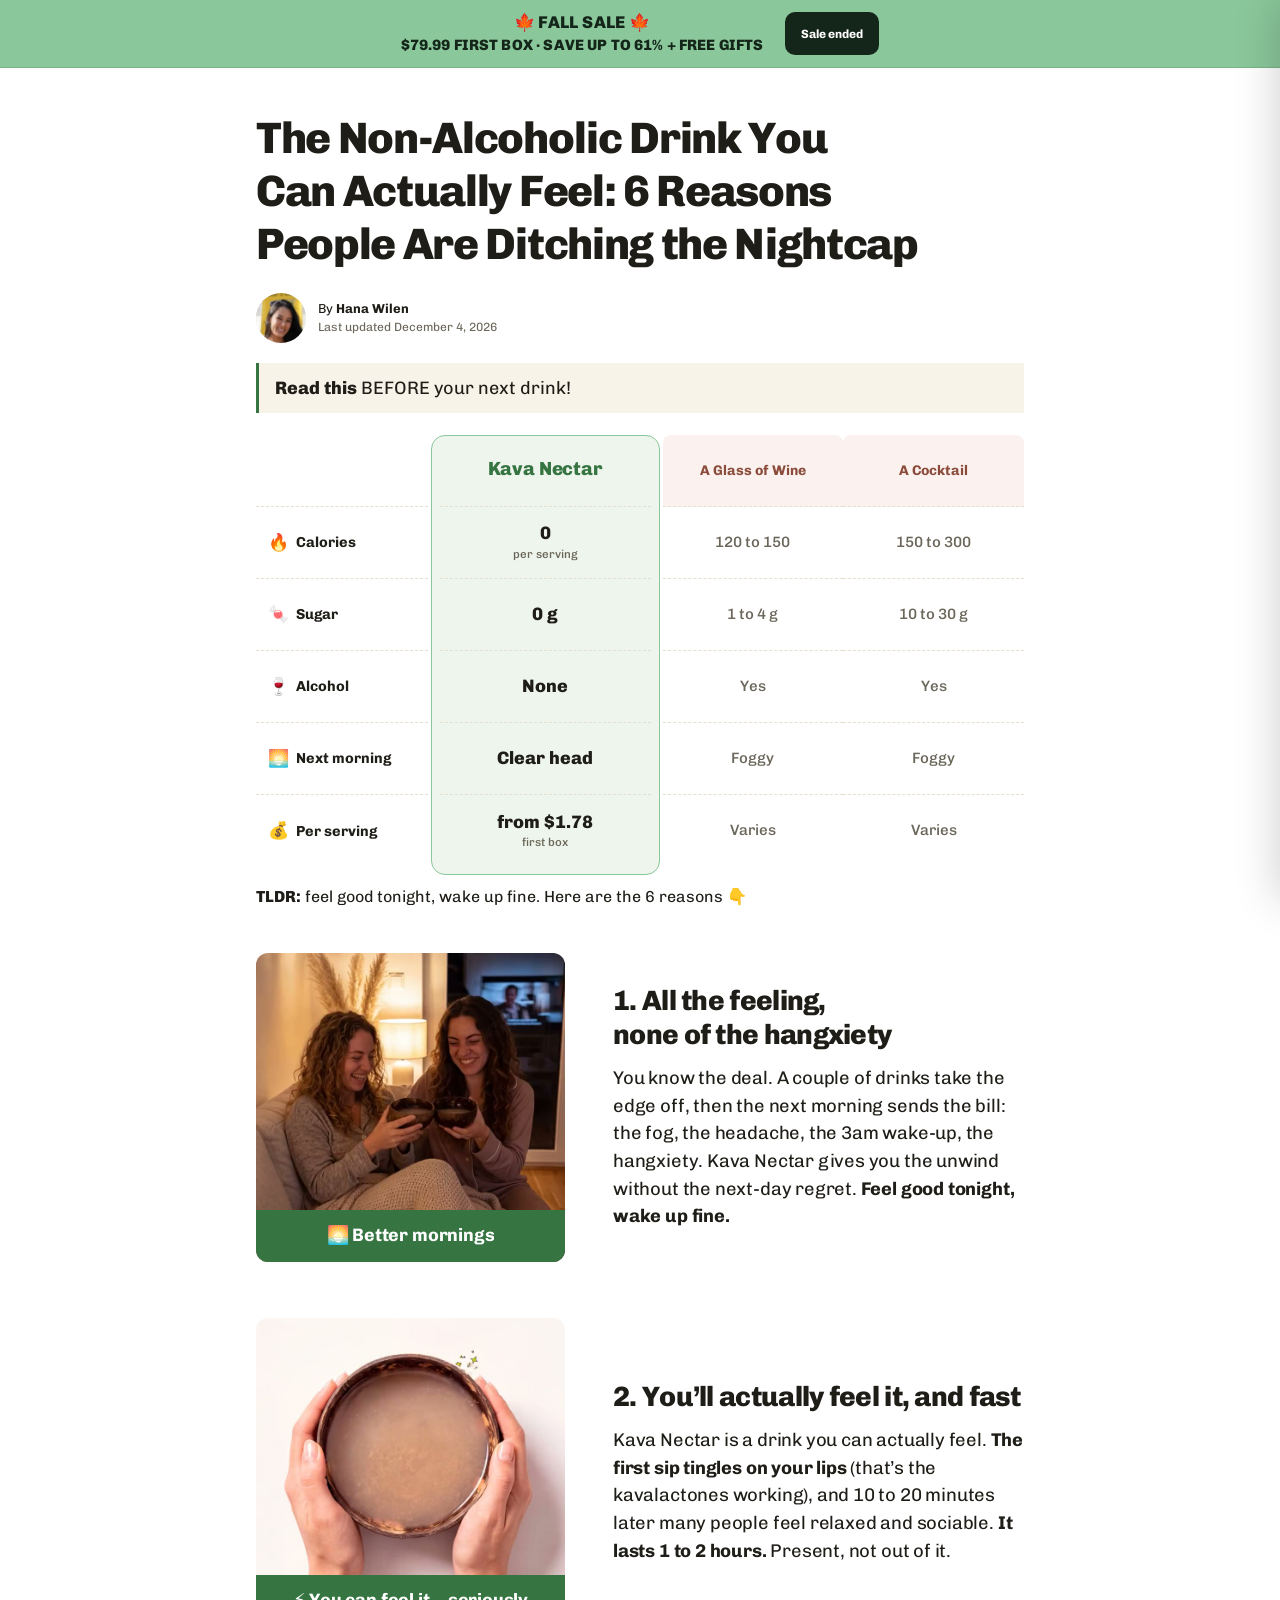
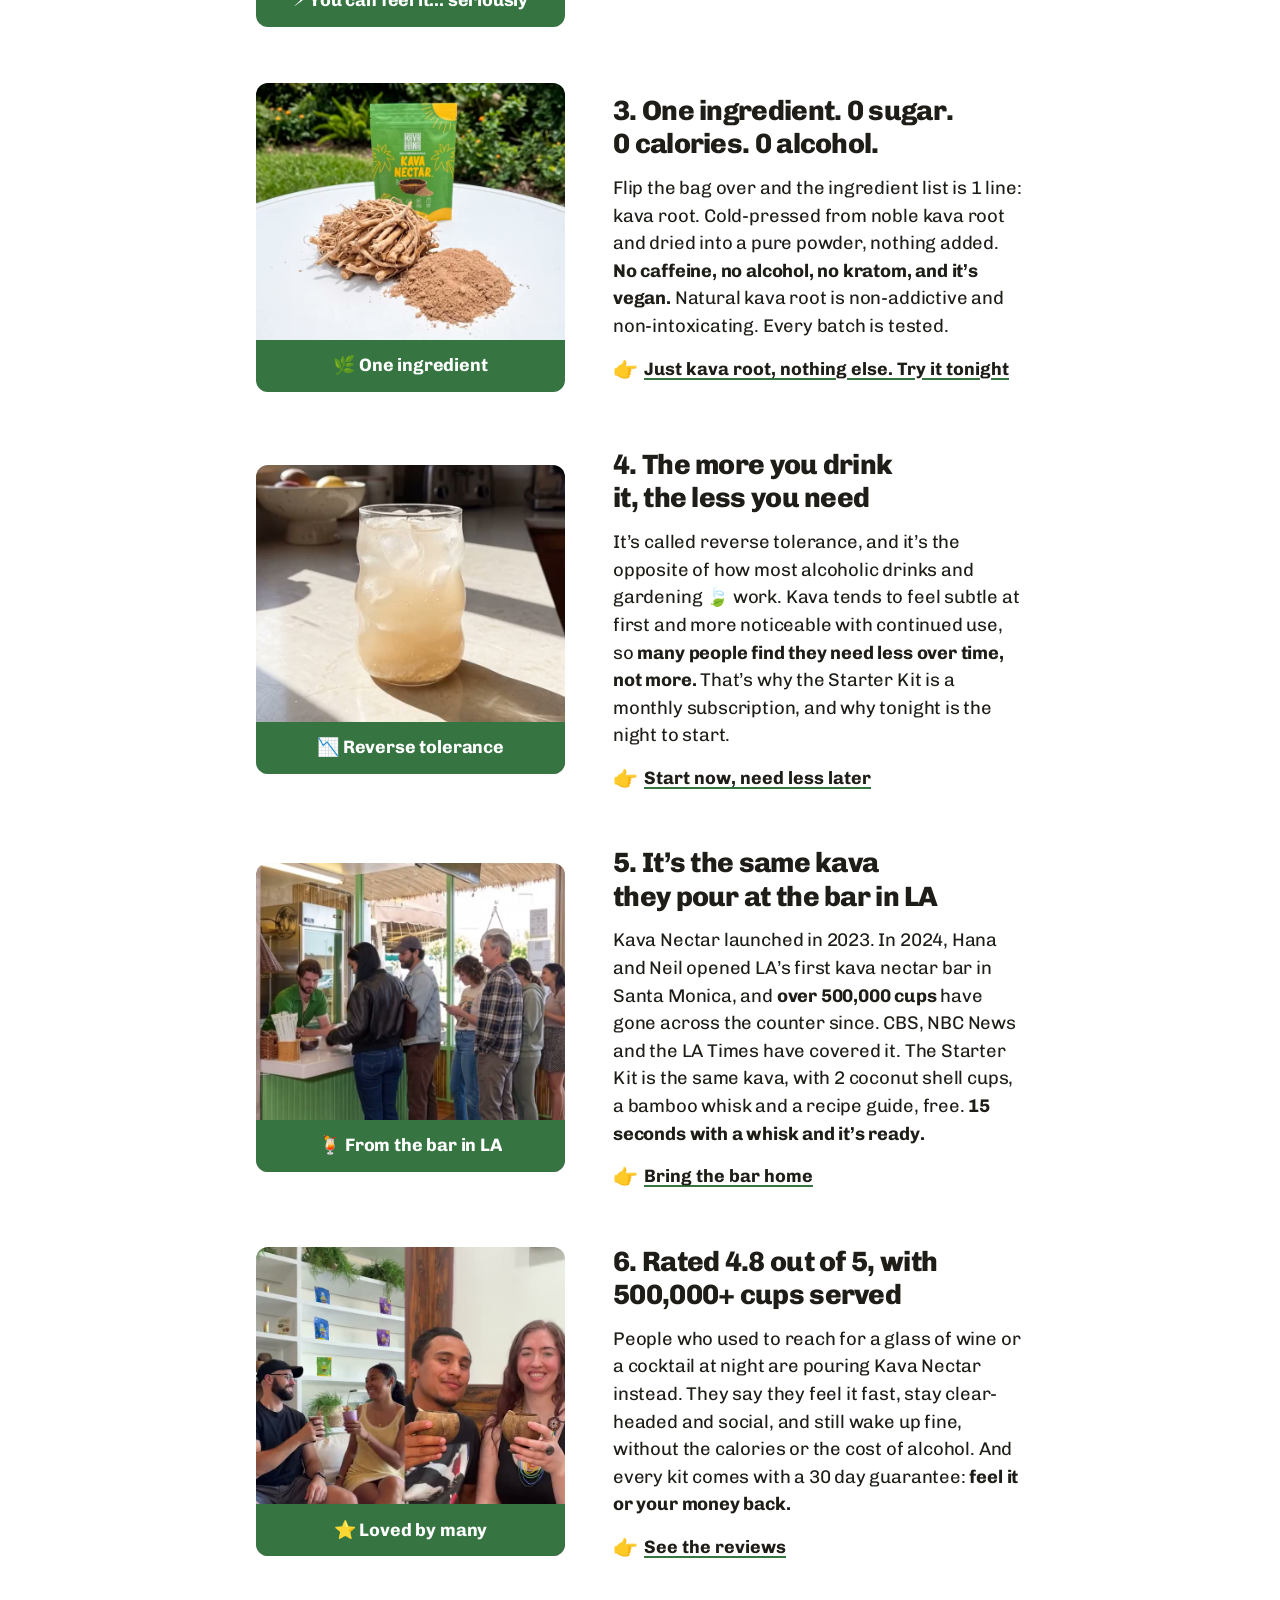
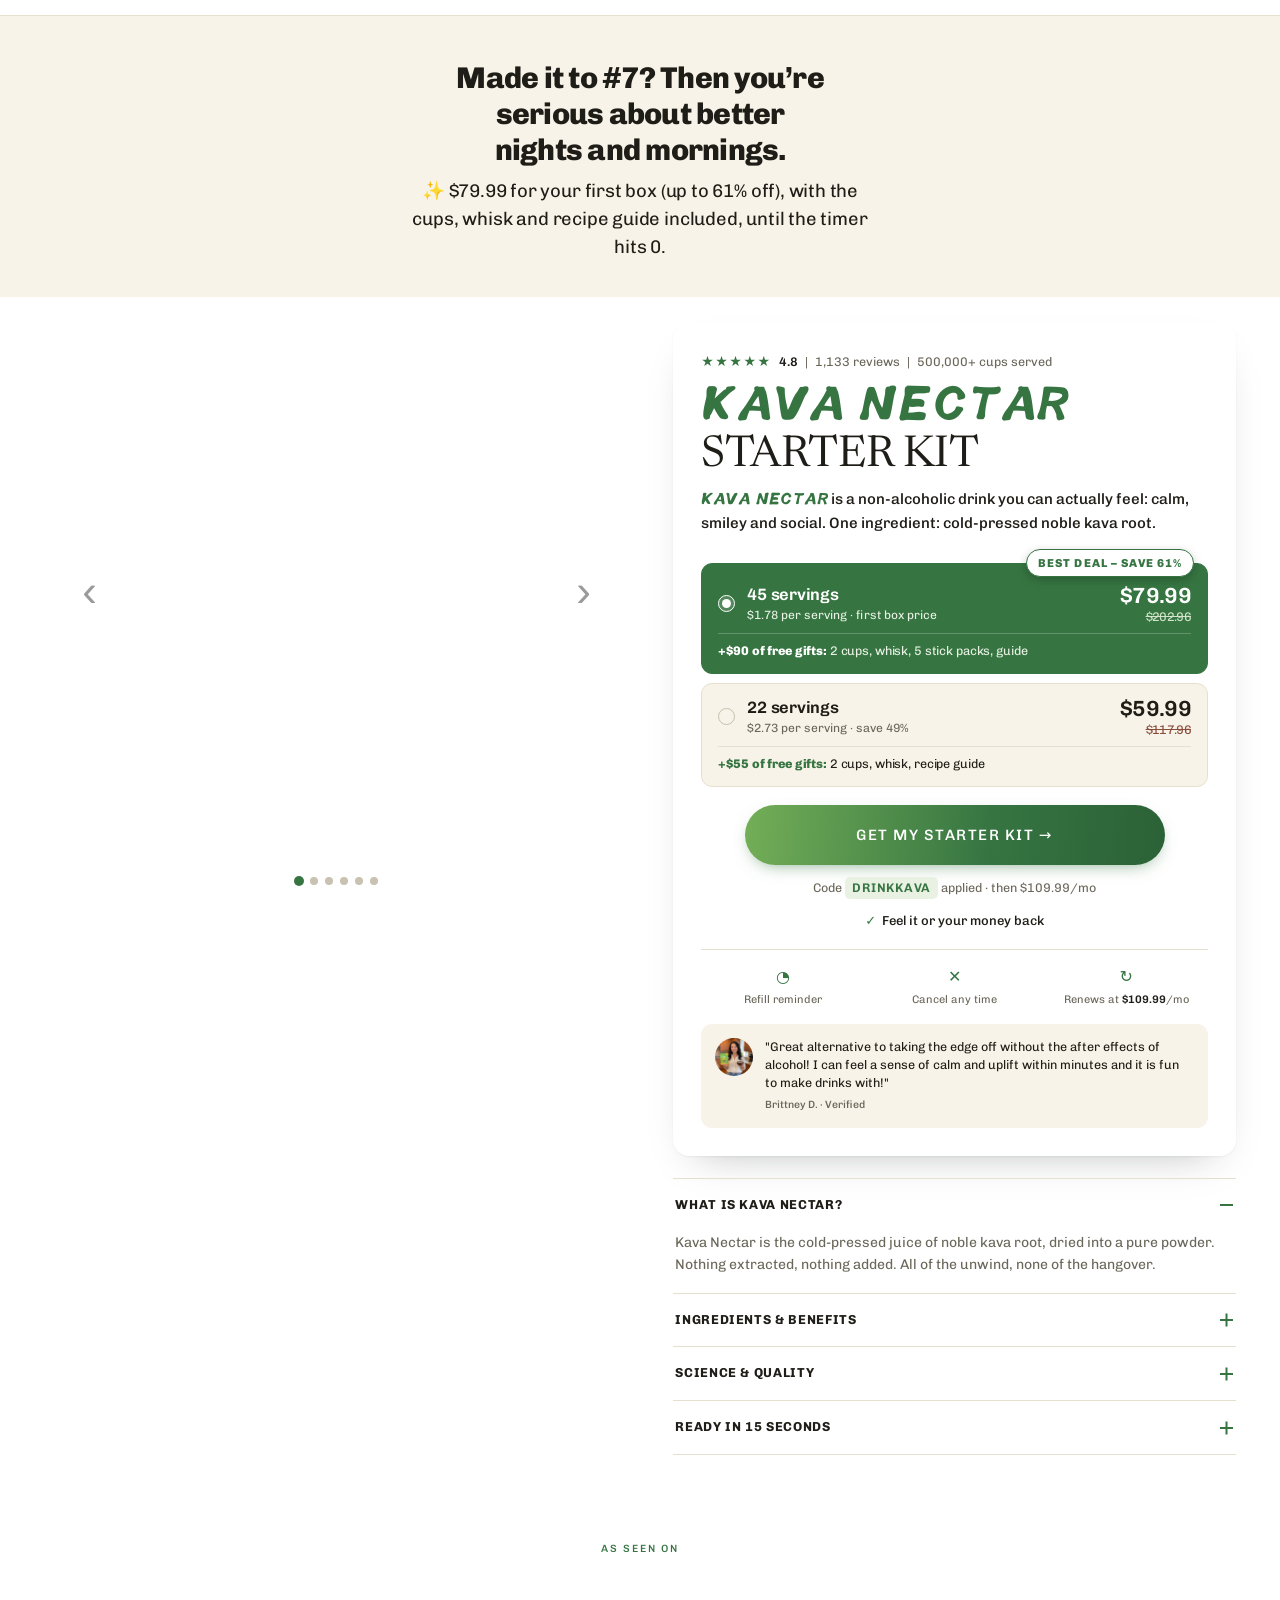
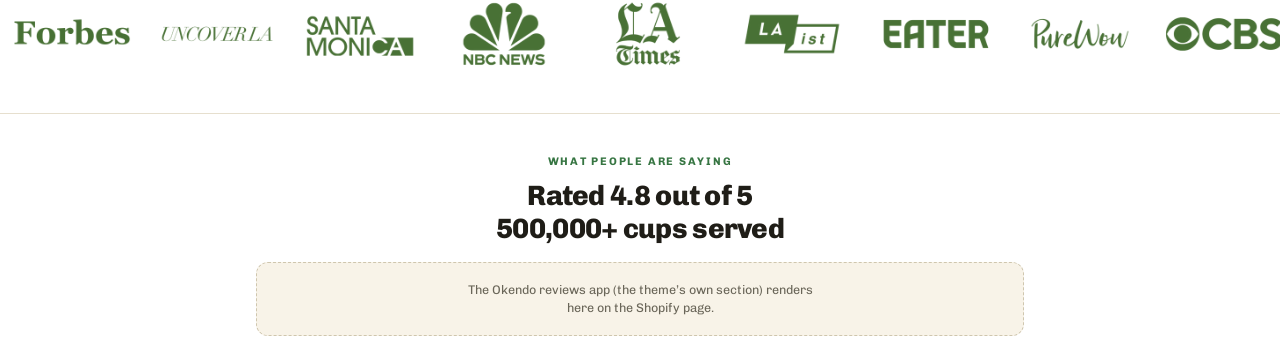
==== commit 5877f160: "Listicle: 6 real tile videos (720px, slot 2 black gap + frozen tail cut), poster frames, lazy video " ====
--- a/listicle.html
+++ b/listicle.html
@@ -508,11 +508,7 @@
     <div class="kvl-wrap"><div class="kvl-col kvl-reasonsin">
     <div class="kvl-row" id="kvl-r1">
       <div class="kvl-tile" data-slot="kvl-slot-1" data-subject="SOCIAL">
-        <div class="kvl-ph" data-gap="kvl-slot-1">
-          <span class="kvl-phk">Asset 1</span>
-          <span class="kvl-phs">1080 x 1080 &#183; photo or video</span>
-          <span class="kvl-pht">SOCIAL, the night out: 2 friends with Kavahana cups, then the clear morning</span>
-        </div>
+        <video class="kvl-vid" data-src="https://bryce-wq2222.github.io/kavahana-pdp/img/kvl-slot-1.mp4" poster="https://bryce-wq2222.github.io/kavahana-pdp/img/kvl-slot-1.jpg" autoplay muted loop playsinline preload="none" aria-label="SOCIAL, the night out: 2 friends with Kavahana cups, then the clear morning"></video>
         <div class="kvl-tilebar"><p>&#127749; Better mornings</p></div>
       </div>
       <div class="kvl-body">
@@ -525,11 +521,7 @@
 
     <div class="kvl-row" id="kvl-r2">
       <div class="kvl-tile" data-slot="kvl-slot-2" data-subject="TINGLE">
-        <div class="kvl-ph" data-gap="kvl-slot-2">
-          <span class="kvl-phk">Asset 2</span>
-          <span class="kvl-phs">1080 x 1080 &#183; photo or video</span>
-          <span class="kvl-pht">TINGLE, the first sip: hands around a coconut cup, close on the pour</span>
-        </div>
+        <video class="kvl-vid" data-src="https://bryce-wq2222.github.io/kavahana-pdp/img/kvl-slot-2.mp4" poster="https://bryce-wq2222.github.io/kavahana-pdp/img/kvl-slot-2.jpg" autoplay muted loop playsinline preload="none" aria-label="TINGLE, the first sip: hands around a coconut cup, close on the pour"></video>
         <div class="kvl-tilebar"><p>&#9889; You can feel it... seriously</p></div>
       </div>
       <div class="kvl-body">
@@ -542,11 +534,7 @@
 
     <div class="kvl-row" id="kvl-r3">
       <div class="kvl-tile" data-slot="kvl-slot-3" data-subject="ROOT">
-        <div class="kvl-ph" data-gap="kvl-slot-3">
-          <span class="kvl-phk">Asset 3</span>
-          <span class="kvl-phs">1080 x 1080 &#183; photo or video</span>
-          <span class="kvl-pht">ROOT, the ingredient: whole kava root, the powder, the bag</span>
-        </div>
+        <video class="kvl-vid" data-src="https://bryce-wq2222.github.io/kavahana-pdp/img/kvl-slot-3.mp4" poster="https://bryce-wq2222.github.io/kavahana-pdp/img/kvl-slot-3.jpg" autoplay muted loop playsinline preload="none" aria-label="ROOT, the ingredient: whole kava root, the powder, the bag"></video>
         <div class="kvl-tilebar"><p>&#127807; One ingredient</p></div>
       </div>
       <div class="kvl-body">
@@ -560,11 +548,7 @@
 
     <div class="kvl-row" id="kvl-r4">
       <div class="kvl-tile" data-slot="kvl-slot-4" data-subject="RITUAL OVER TIME">
-        <div class="kvl-ph" data-gap="kvl-slot-4">
-          <span class="kvl-phk">Asset 4</span>
-          <span class="kvl-phs">1080 x 1080 &#183; photo or video</span>
-          <span class="kvl-pht">RITUAL OVER TIME, the routine: the same cup on the same counter, week after week</span>
-        </div>
+        <video class="kvl-vid" data-src="https://bryce-wq2222.github.io/kavahana-pdp/img/kvl-slot-4.mp4" poster="https://bryce-wq2222.github.io/kavahana-pdp/img/kvl-slot-4.jpg" autoplay muted loop playsinline preload="none" aria-label="RITUAL OVER TIME, the routine: the same cup on the same counter, week after week"></video>
         <div class="kvl-tilebar"><p>&#128201; Reverse tolerance</p></div>
       </div>
       <div class="kvl-body">
@@ -578,11 +562,7 @@
 
     <div class="kvl-row" id="kvl-r5">
       <div class="kvl-tile" data-slot="kvl-slot-5" data-subject="BAR">
-        <div class="kvl-ph" data-gap="kvl-slot-5">
-          <span class="kvl-phk">Asset 5</span>
-          <span class="kvl-phs">1080 x 1080 &#183; photo or video</span>
-          <span class="kvl-pht">BAR, inside the Santa Monica bar: the counter, the cups, the line</span>
-        </div>
+        <video class="kvl-vid" data-src="https://bryce-wq2222.github.io/kavahana-pdp/img/kvl-slot-5.mp4" poster="https://bryce-wq2222.github.io/kavahana-pdp/img/kvl-slot-5.jpg" autoplay muted loop playsinline preload="none" aria-label="BAR, inside the Santa Monica bar: the counter, the cups, the line"></video>
         <div class="kvl-tilebar"><p>&#127865; From the bar in LA</p></div>
       </div>
       <div class="kvl-body">
@@ -596,11 +576,7 @@
 
     <div class="kvl-row" id="kvl-r6">
       <div class="kvl-tile" data-slot="kvl-slot-6" data-subject="REVIEWS">
-        <div class="kvl-ph" data-gap="kvl-slot-6">
-          <span class="kvl-phk">Asset 6</span>
-          <span class="kvl-phs">1080 x 1080 &#183; photo or video</span>
-          <span class="kvl-pht">REVIEWS, real people: a UGC frame, a customer with the cup, or a review card</span>
-        </div>
+        <video class="kvl-vid" data-src="https://bryce-wq2222.github.io/kavahana-pdp/img/kvl-slot-6.mp4" poster="https://bryce-wq2222.github.io/kavahana-pdp/img/kvl-slot-6.jpg" autoplay muted loop playsinline preload="none" aria-label="REVIEWS, real people: a UGC frame, a customer with the cup, or a review card"></video>
         <div class="kvl-tilebar"><p>&#11088; Loved by many</p></div>
       </div>
       <div class="kvl-body">
@@ -1240,6 +1216,9 @@
 var d=Math.floor(r/864e5),h=Math.floor(r%864e5/36e5),m=Math.floor(r%36e5/6e4),sec=Math.floor(r%6e4/1e3);
 if(d>0){dg.hidden=false;ds.hidden=false;U.d.textContent=pad(d);}else{dg.hidden=true;ds.hidden=true;}
 U.h.textContent=pad(h);U.m.textContent=pad(m);U.s.textContent=pad(sec);setTimeout(tick,1000-(Date.now()%1000));}tick();}
+var vids=[].slice.call(document.querySelectorAll("#kvl-page video.kvl-vid[data-src]"));
+function loadVid(v){if(!v.getAttribute("data-src"))return;v.src=v.getAttribute("data-src");v.removeAttribute("data-src");v.load();var pr=v.play();if(pr&&pr.catch)pr.catch(function(){});}
+if(vids.length){if("IntersectionObserver" in window){var io=new IntersectionObserver(function(es){es.forEach(function(en){if(en.isIntersecting){loadVid(en.target);io.unobserve(en.target);}});},{rootMargin:"600px 0px"});vids.forEach(function(v){io.observe(v);});}else{vids.forEach(loadVid);}}
 })();</script>
 <script>(function(){
 var st=document.getElementById('kvl-sticky'),r3=document.getElementById('kvl-r3'),bb=document.getElementById('kvl-buybox');if(!st||!r3||!bb)return;
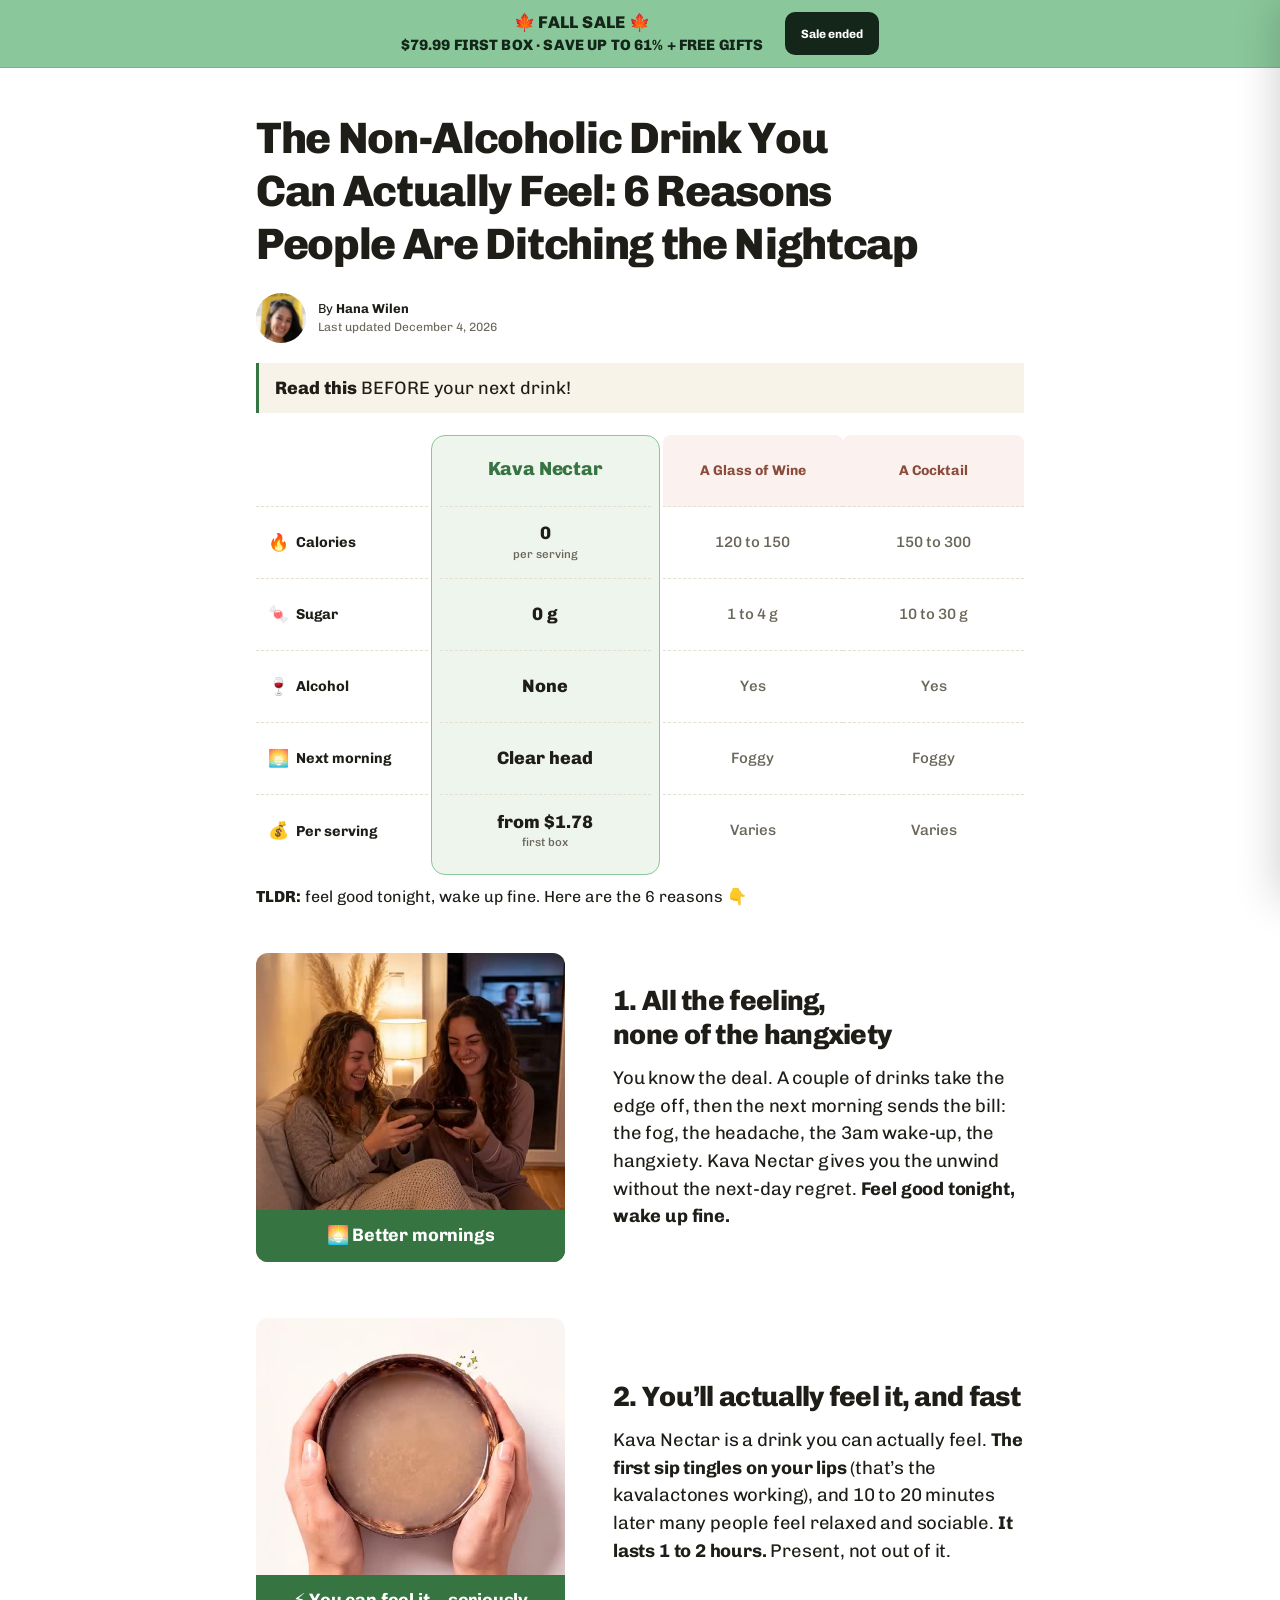
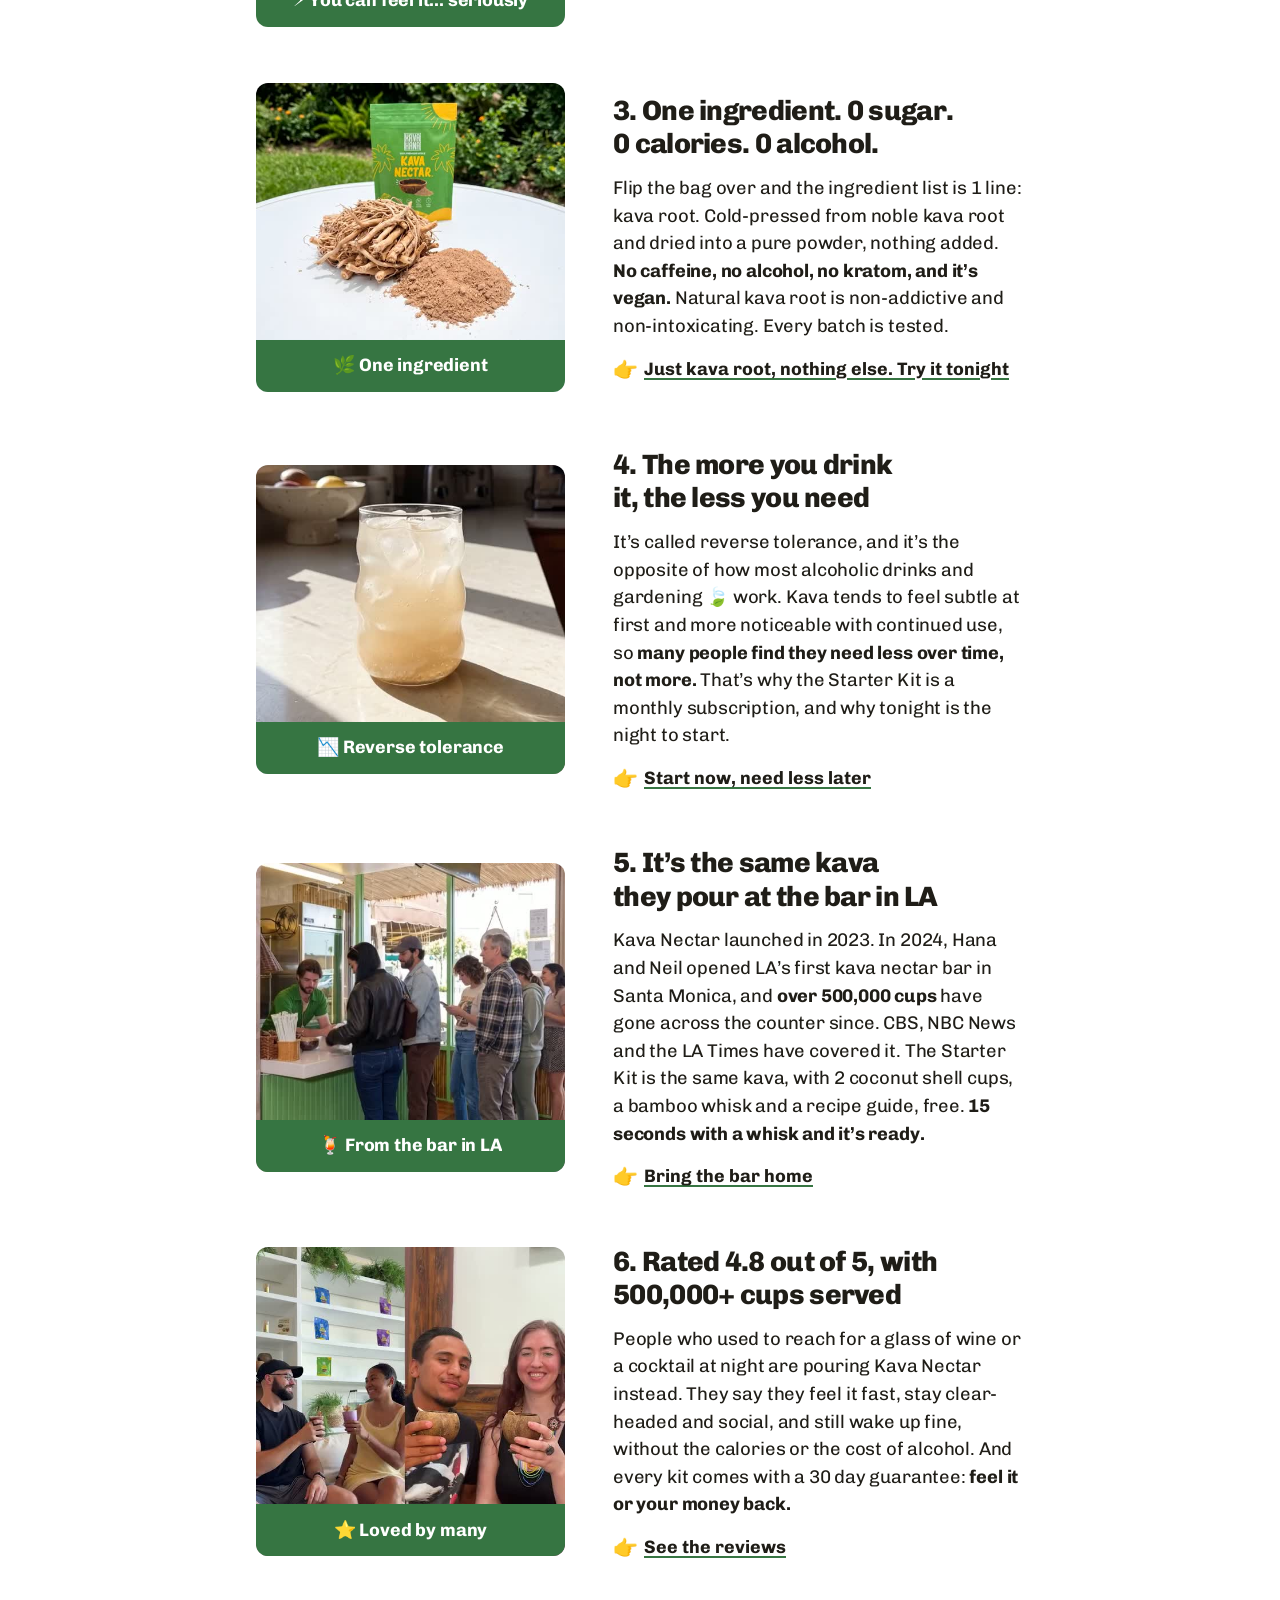
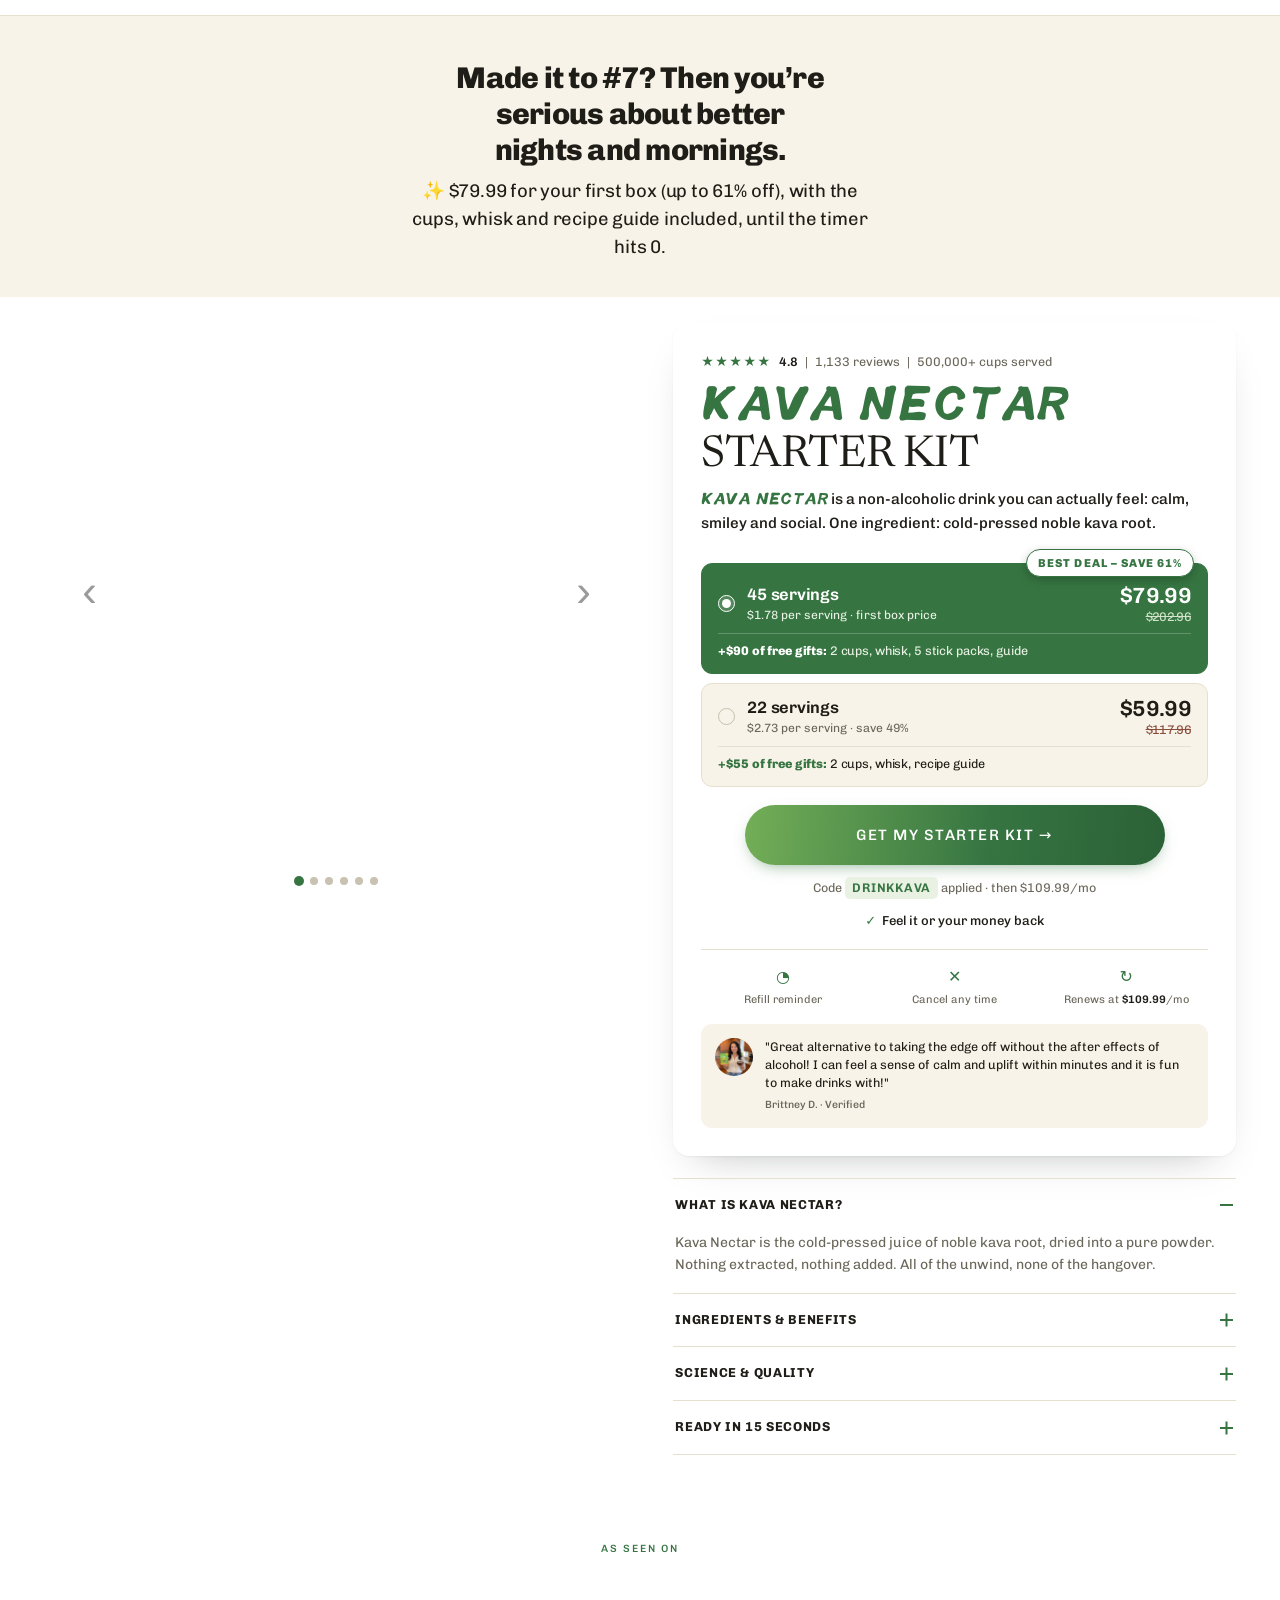
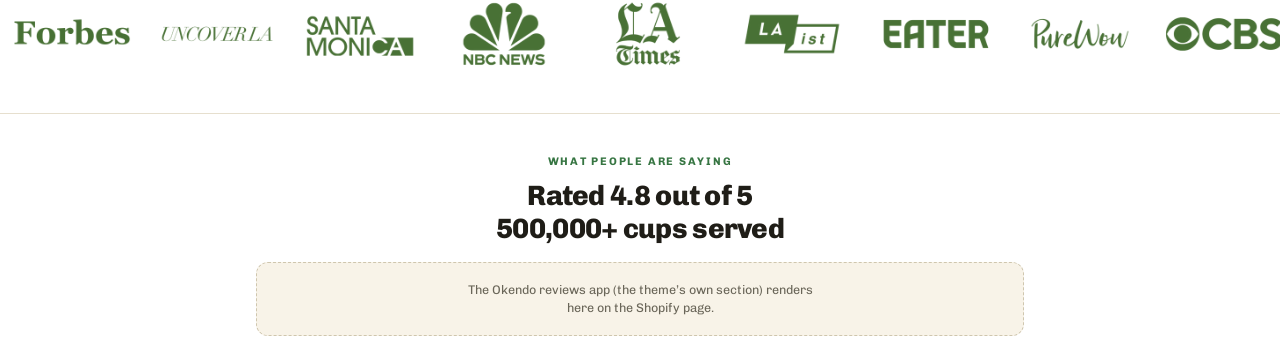
==== commit 3e8da141: "Listicle perf: lazy posters (tile 1 only eager), smaller poster frames, 44px+ tap targets, no drawer" ====
--- a/listicle.html
+++ b/listicle.html
@@ -263,7 +263,7 @@
 #kvl-page .kvl-p strong{font-weight:700}
 #kvl-page .kvl-linkrow{display:flex;align-items:center;gap:6px;margin-top:2px}
 #kvl-page .kvl-arrow{font-size:20px;line-height:1;flex:none}
-#kvl-page .kvl-link{font-size:18px;font-weight:700;line-height:1.35;color:var(--ink);text-decoration:underline;text-decoration-thickness:2px;text-underline-offset:3px;text-decoration-color:var(--green)}
+#kvl-page .kvl-link{font-size:18px;font-weight:700;line-height:1.35;color:var(--ink);text-decoration:underline;text-decoration-thickness:2px;text-underline-offset:3px;text-decoration-color:var(--green);display:inline-block;padding:11px 0;margin:-11px 0}
 #kvl-page .kvl-link:hover{color:var(--green)}
 #kvl-page .kvl-quotes{display:flex;flex-direction:column;gap:10px}
 #kvl-page .kvl-q{background:var(--cream);border-radius:12px;padding:14px 16px}
@@ -394,7 +394,7 @@
 #kvl-page-reviews .kvl-p strong{font-weight:700}
 #kvl-page-reviews .kvl-linkrow{display:flex;align-items:center;gap:6px;margin-top:2px}
 #kvl-page-reviews .kvl-arrow{font-size:20px;line-height:1;flex:none}
-#kvl-page-reviews .kvl-link{font-size:18px;font-weight:700;line-height:1.35;color:var(--ink);text-decoration:underline;text-decoration-thickness:2px;text-underline-offset:3px;text-decoration-color:var(--green)}
+#kvl-page-reviews .kvl-link{font-size:18px;font-weight:700;line-height:1.35;color:var(--ink);text-decoration:underline;text-decoration-thickness:2px;text-underline-offset:3px;text-decoration-color:var(--green);display:inline-block;padding:11px 0;margin:-11px 0}
 #kvl-page-reviews .kvl-link:hover{color:var(--green)}
 #kvl-page-reviews .kvl-quotes{display:flex;flex-direction:column;gap:10px}
 #kvl-page-reviews .kvl-q{background:var(--cream);border-radius:12px;padding:14px 16px}
@@ -521,7 +521,7 @@
 
     <div class="kvl-row" id="kvl-r2">
       <div class="kvl-tile" data-slot="kvl-slot-2" data-subject="TINGLE">
-        <video class="kvl-vid" data-src="https://bryce-wq2222.github.io/kavahana-pdp/img/kvl-slot-2.mp4" poster="https://bryce-wq2222.github.io/kavahana-pdp/img/kvl-slot-2.jpg" autoplay muted loop playsinline preload="none" aria-label="TINGLE, the first sip: hands around a coconut cup, close on the pour"></video>
+        <video class="kvl-vid" data-src="https://bryce-wq2222.github.io/kavahana-pdp/img/kvl-slot-2.mp4" data-poster="https://bryce-wq2222.github.io/kavahana-pdp/img/kvl-slot-2.jpg" autoplay muted loop playsinline preload="none" aria-label="TINGLE, the first sip: hands around a coconut cup, close on the pour"></video>
         <div class="kvl-tilebar"><p>&#9889; You can feel it... seriously</p></div>
       </div>
       <div class="kvl-body">
@@ -534,7 +534,7 @@
 
     <div class="kvl-row" id="kvl-r3">
       <div class="kvl-tile" data-slot="kvl-slot-3" data-subject="ROOT">
-        <video class="kvl-vid" data-src="https://bryce-wq2222.github.io/kavahana-pdp/img/kvl-slot-3.mp4" poster="https://bryce-wq2222.github.io/kavahana-pdp/img/kvl-slot-3.jpg" autoplay muted loop playsinline preload="none" aria-label="ROOT, the ingredient: whole kava root, the powder, the bag"></video>
+        <video class="kvl-vid" data-src="https://bryce-wq2222.github.io/kavahana-pdp/img/kvl-slot-3.mp4" data-poster="https://bryce-wq2222.github.io/kavahana-pdp/img/kvl-slot-3.jpg" autoplay muted loop playsinline preload="none" aria-label="ROOT, the ingredient: whole kava root, the powder, the bag"></video>
         <div class="kvl-tilebar"><p>&#127807; One ingredient</p></div>
       </div>
       <div class="kvl-body">
@@ -548,7 +548,7 @@
 
     <div class="kvl-row" id="kvl-r4">
       <div class="kvl-tile" data-slot="kvl-slot-4" data-subject="RITUAL OVER TIME">
-        <video class="kvl-vid" data-src="https://bryce-wq2222.github.io/kavahana-pdp/img/kvl-slot-4.mp4" poster="https://bryce-wq2222.github.io/kavahana-pdp/img/kvl-slot-4.jpg" autoplay muted loop playsinline preload="none" aria-label="RITUAL OVER TIME, the routine: the same cup on the same counter, week after week"></video>
+        <video class="kvl-vid" data-src="https://bryce-wq2222.github.io/kavahana-pdp/img/kvl-slot-4.mp4" data-poster="https://bryce-wq2222.github.io/kavahana-pdp/img/kvl-slot-4.jpg" autoplay muted loop playsinline preload="none" aria-label="RITUAL OVER TIME, the routine: the same cup on the same counter, week after week"></video>
         <div class="kvl-tilebar"><p>&#128201; Reverse tolerance</p></div>
       </div>
       <div class="kvl-body">
@@ -562,7 +562,7 @@
 
     <div class="kvl-row" id="kvl-r5">
       <div class="kvl-tile" data-slot="kvl-slot-5" data-subject="BAR">
-        <video class="kvl-vid" data-src="https://bryce-wq2222.github.io/kavahana-pdp/img/kvl-slot-5.mp4" poster="https://bryce-wq2222.github.io/kavahana-pdp/img/kvl-slot-5.jpg" autoplay muted loop playsinline preload="none" aria-label="BAR, inside the Santa Monica bar: the counter, the cups, the line"></video>
+        <video class="kvl-vid" data-src="https://bryce-wq2222.github.io/kavahana-pdp/img/kvl-slot-5.mp4" data-poster="https://bryce-wq2222.github.io/kavahana-pdp/img/kvl-slot-5.jpg" autoplay muted loop playsinline preload="none" aria-label="BAR, inside the Santa Monica bar: the counter, the cups, the line"></video>
         <div class="kvl-tilebar"><p>&#127865; From the bar in LA</p></div>
       </div>
       <div class="kvl-body">
@@ -576,7 +576,7 @@
 
     <div class="kvl-row" id="kvl-r6">
       <div class="kvl-tile" data-slot="kvl-slot-6" data-subject="REVIEWS">
-        <video class="kvl-vid" data-src="https://bryce-wq2222.github.io/kavahana-pdp/img/kvl-slot-6.mp4" poster="https://bryce-wq2222.github.io/kavahana-pdp/img/kvl-slot-6.jpg" autoplay muted loop playsinline preload="none" aria-label="REVIEWS, real people: a UGC frame, a customer with the cup, or a review card"></video>
+        <video class="kvl-vid" data-src="https://bryce-wq2222.github.io/kavahana-pdp/img/kvl-slot-6.mp4" data-poster="https://bryce-wq2222.github.io/kavahana-pdp/img/kvl-slot-6.jpg" autoplay muted loop playsinline preload="none" aria-label="REVIEWS, real people: a UGC frame, a customer with the cup, or a review card"></video>
         <div class="kvl-tilebar"><p>&#11088; Loved by many</p></div>
       </div>
       <div class="kvl-body">
@@ -989,7 +989,7 @@
 #kvl-sticky .kvs-t{min-width:0}
 #kvl-sticky .kvs-1{font-size:13.5px;font-weight:800;line-height:1.2;white-space:nowrap;overflow:hidden;text-overflow:ellipsis}
 #kvl-sticky .kvs-2{font-size:11.5px;color:#367542;font-weight:700;line-height:1.2;margin-top:2px;white-space:nowrap;overflow:hidden;text-overflow:ellipsis}
-#kvl-sticky .kvs-b{flex:none;background:linear-gradient(96deg,#73AE57,#367542 58%,#2B6136);color:#fff;border:0;border-radius:999px;padding:12px 16px;font-size:13px;font-weight:800;letter-spacing:.04em;cursor:pointer;font-family:inherit;white-space:nowrap}
+#kvl-sticky .kvs-b{flex:none;background:linear-gradient(96deg,#73AE57,#367542 58%,#2B6136);color:#fff;border:0;border-radius:999px;padding:15px 18px;font-size:13px;font-weight:800;letter-spacing:.04em;cursor:pointer;font-family:inherit;white-space:nowrap}
 @media(min-width:800px){#kvl-sticky{display:none}}
 </style>
 <div id="kvl-sticky" aria-hidden="true">
@@ -1217,7 +1217,7 @@
 if(d>0){dg.hidden=false;ds.hidden=false;U.d.textContent=pad(d);}else{dg.hidden=true;ds.hidden=true;}
 U.h.textContent=pad(h);U.m.textContent=pad(m);U.s.textContent=pad(sec);setTimeout(tick,1000-(Date.now()%1000));}tick();}
 var vids=[].slice.call(document.querySelectorAll("#kvl-page video.kvl-vid[data-src]"));
-function loadVid(v){if(!v.getAttribute("data-src"))return;v.src=v.getAttribute("data-src");v.removeAttribute("data-src");v.load();var pr=v.play();if(pr&&pr.catch)pr.catch(function(){});}
+function loadVid(v){if(!v.getAttribute("data-src"))return;var dp=v.getAttribute("data-poster");if(dp){v.poster=dp;v.removeAttribute("data-poster")}v.src=v.getAttribute("data-src");v.removeAttribute("data-src");v.load();var pr=v.play();if(pr&&pr.catch)pr.catch(function(){});}
 if(vids.length){if("IntersectionObserver" in window){var io=new IntersectionObserver(function(es){es.forEach(function(en){if(en.isIntersecting){loadVid(en.target);io.unobserve(en.target);}});},{rootMargin:"600px 0px"});vids.forEach(function(v){io.observe(v);});}else{vids.forEach(loadVid);}}
 })();</script>
 <script>(function(){
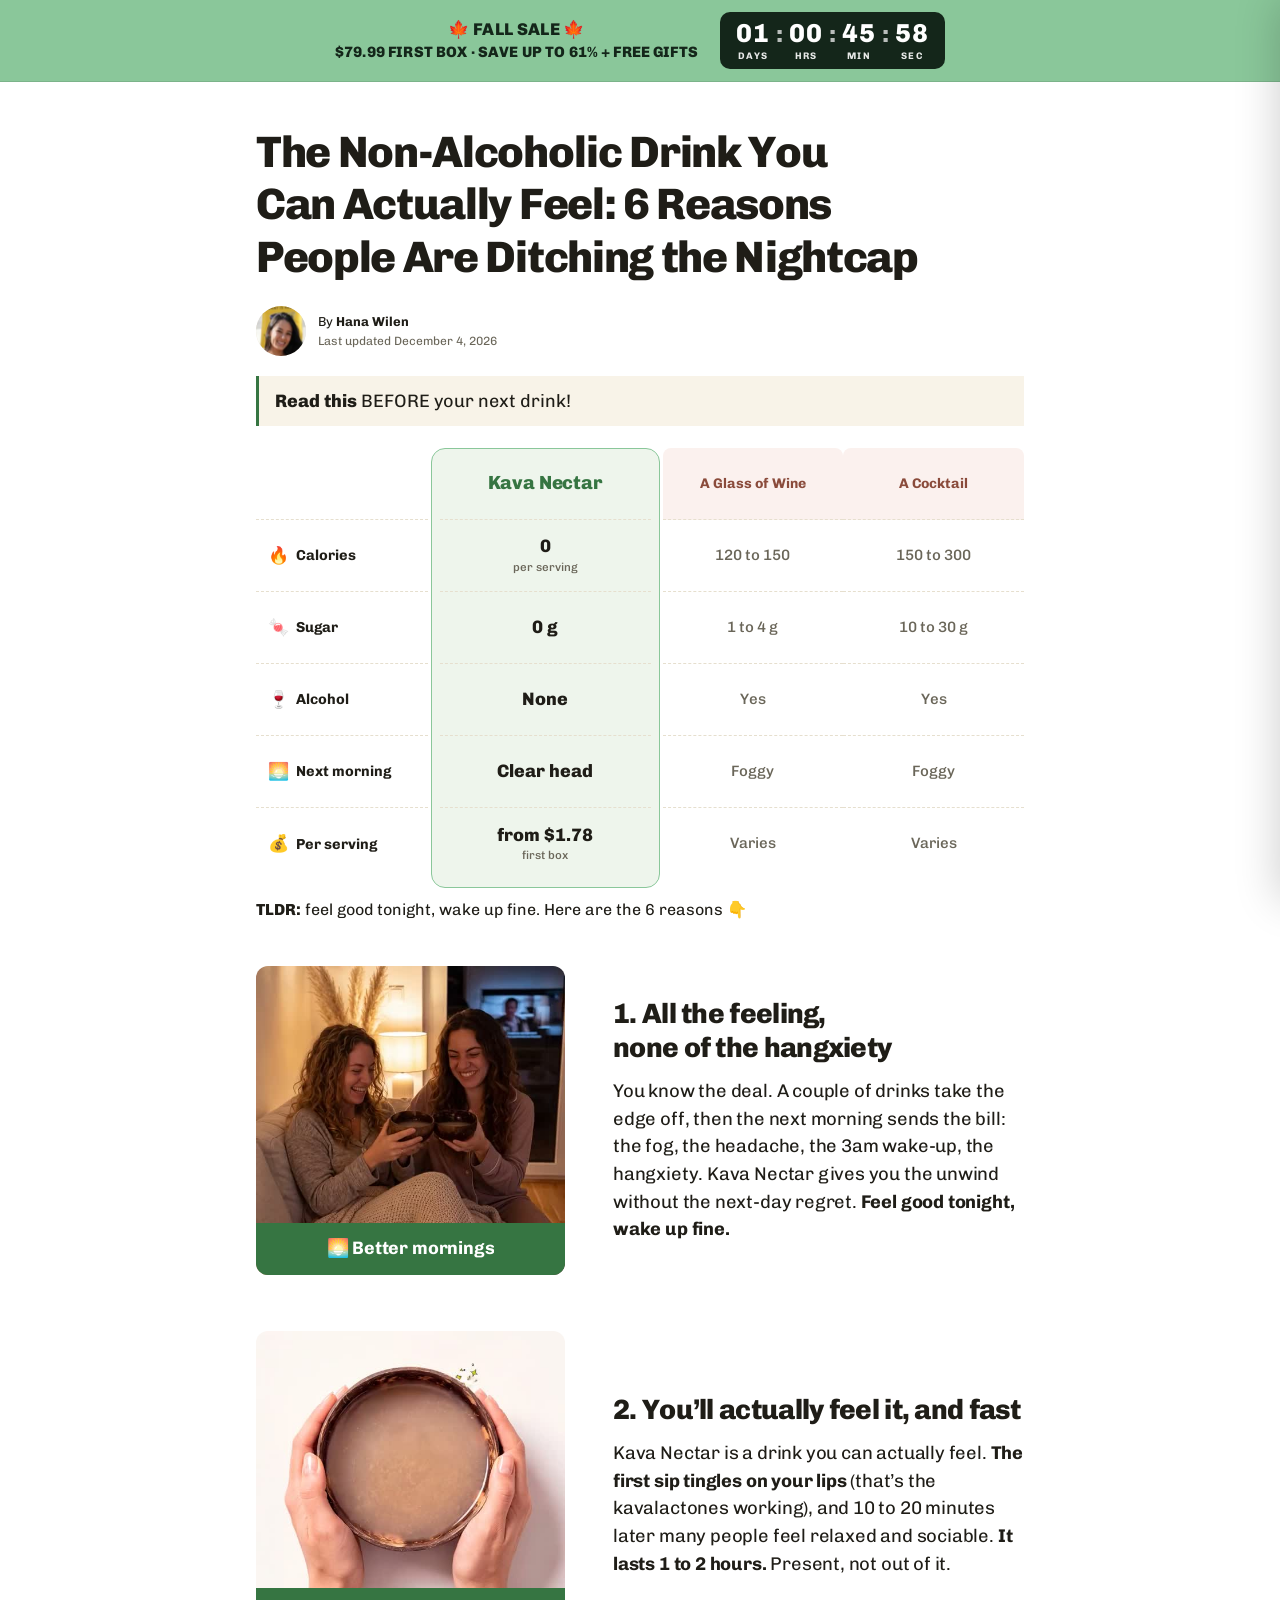
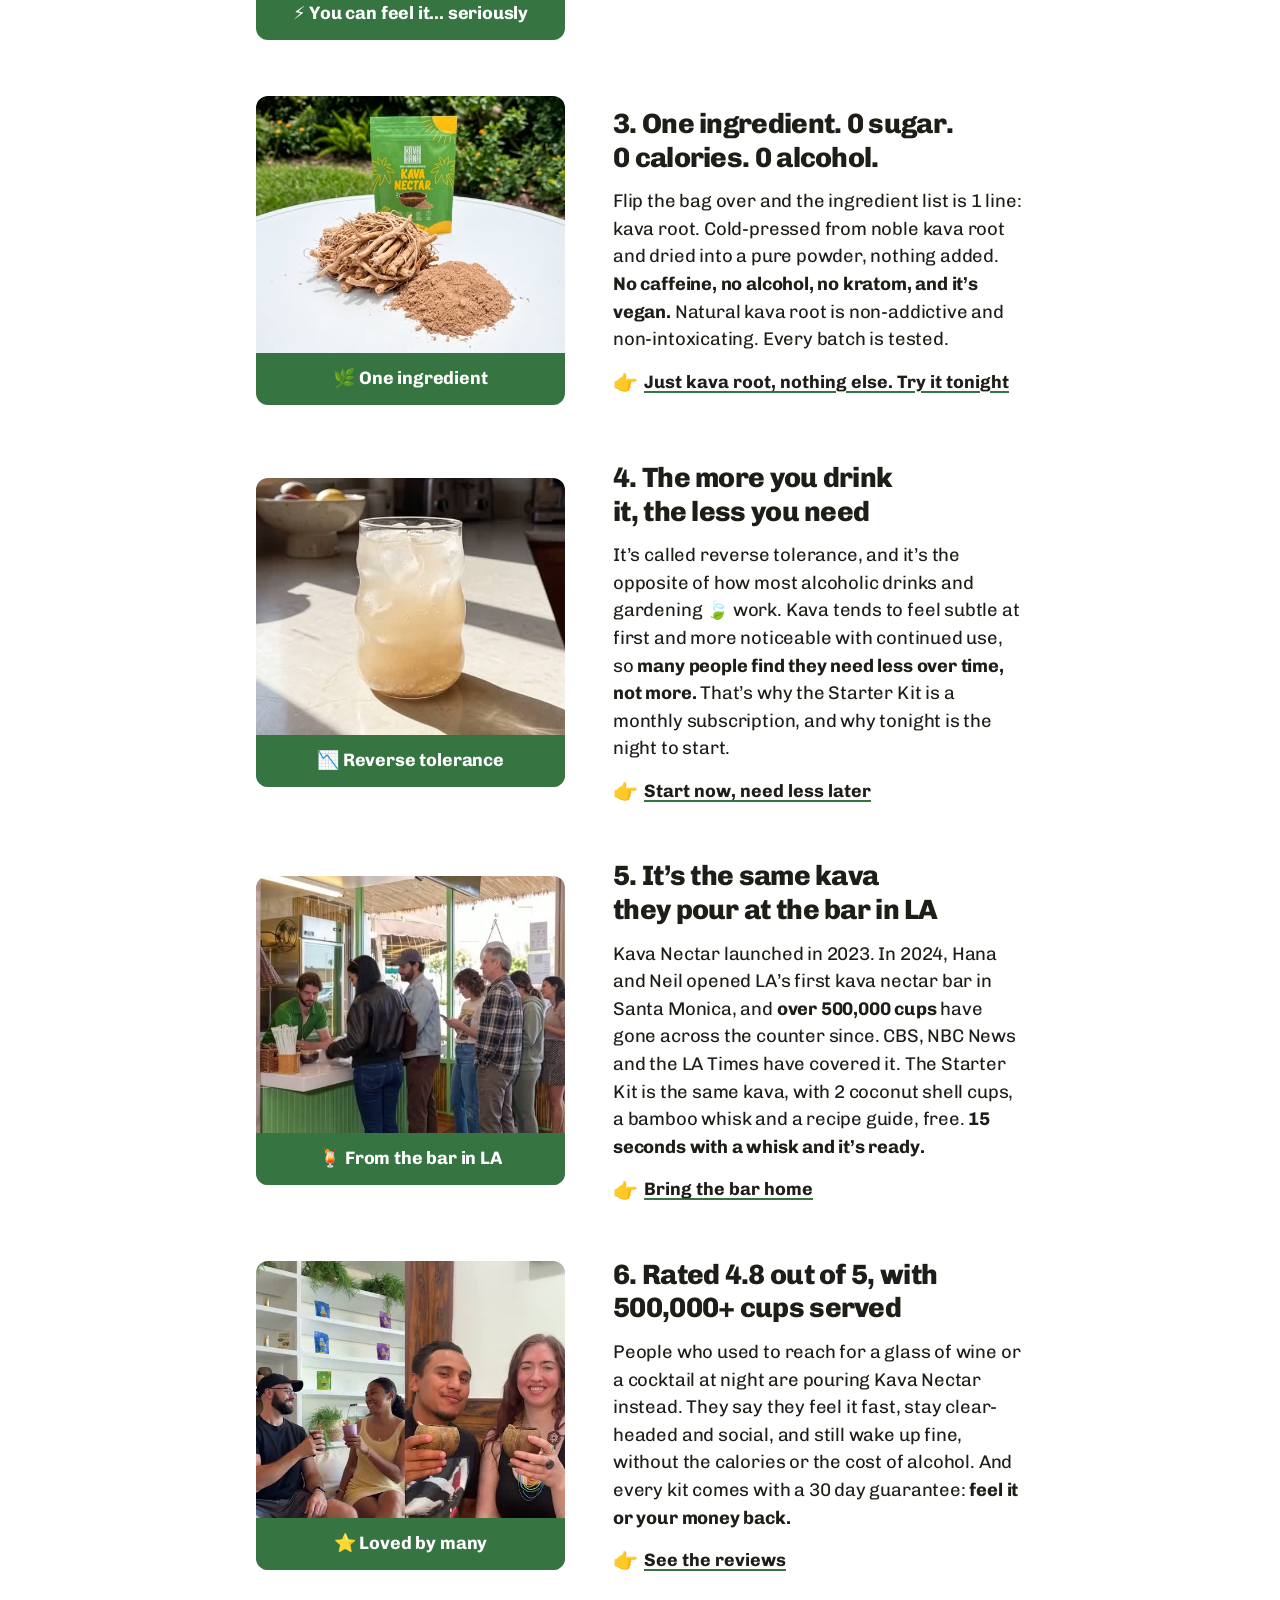
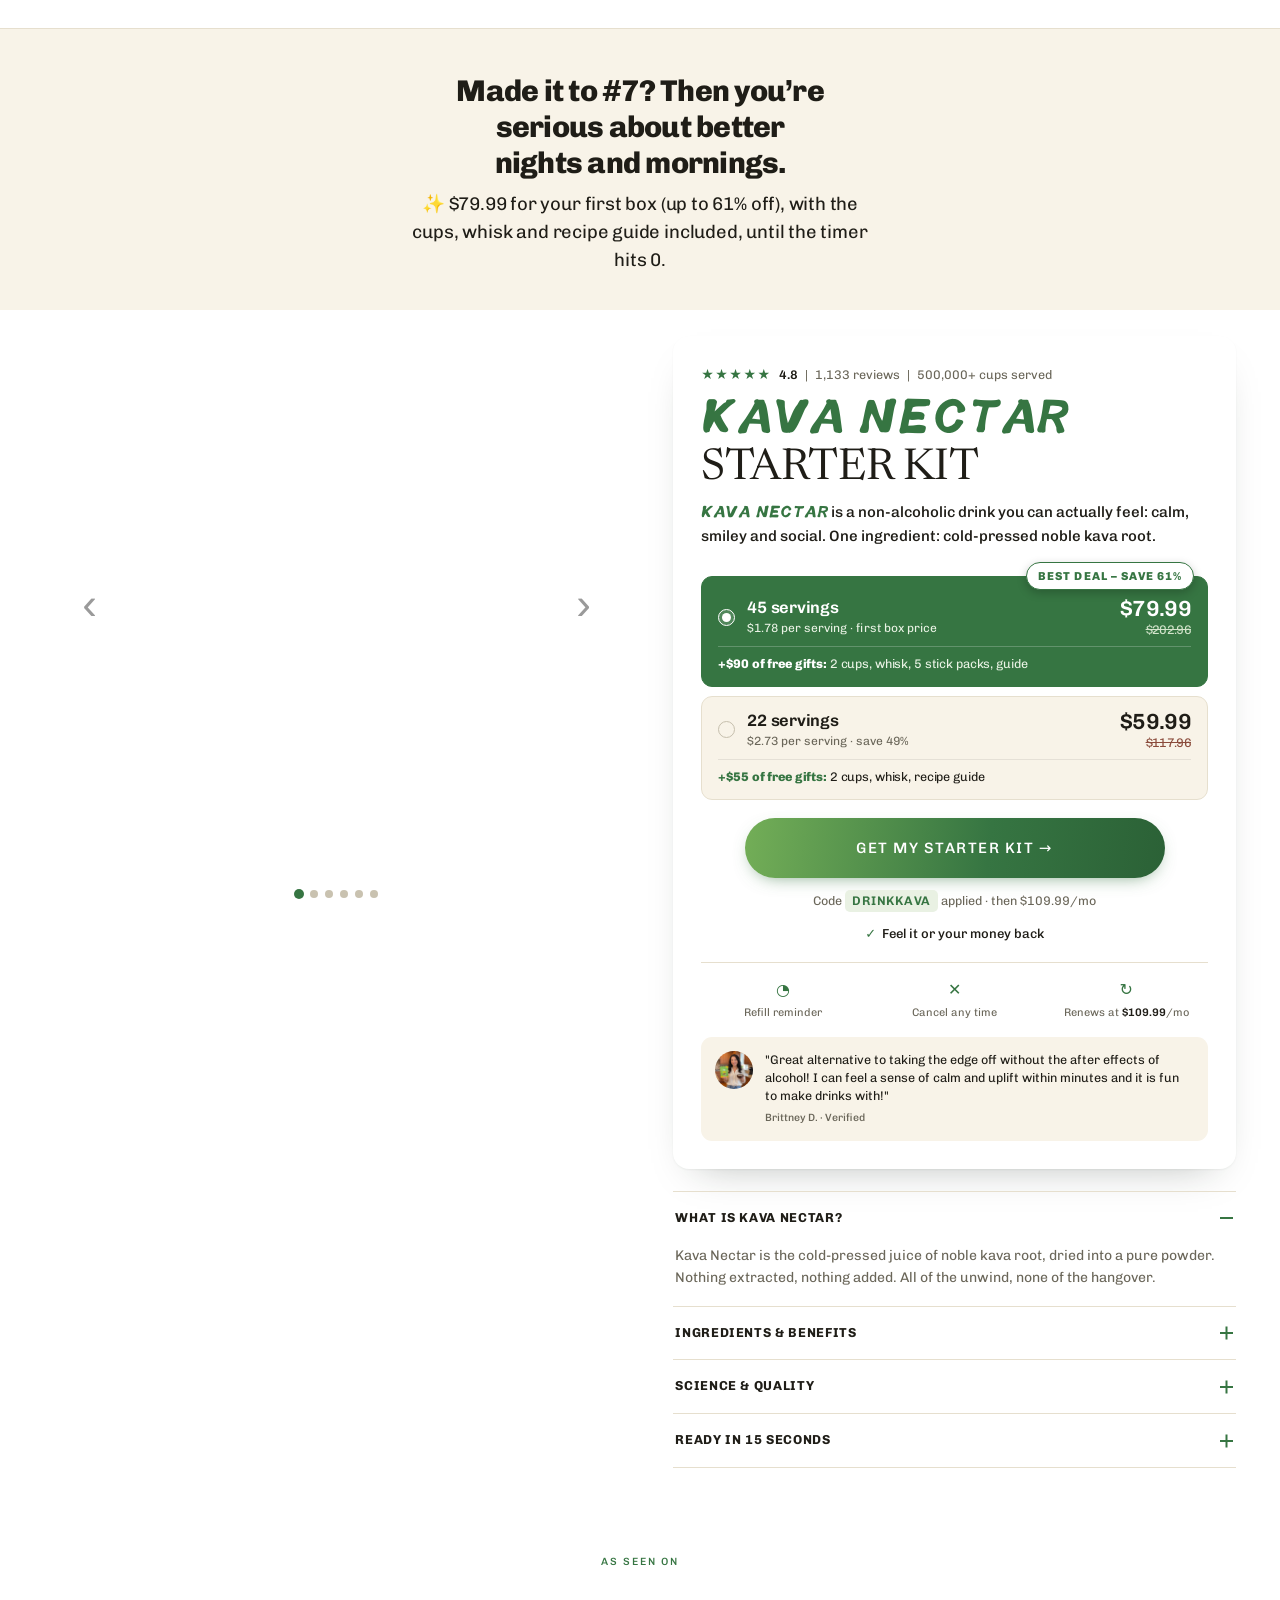
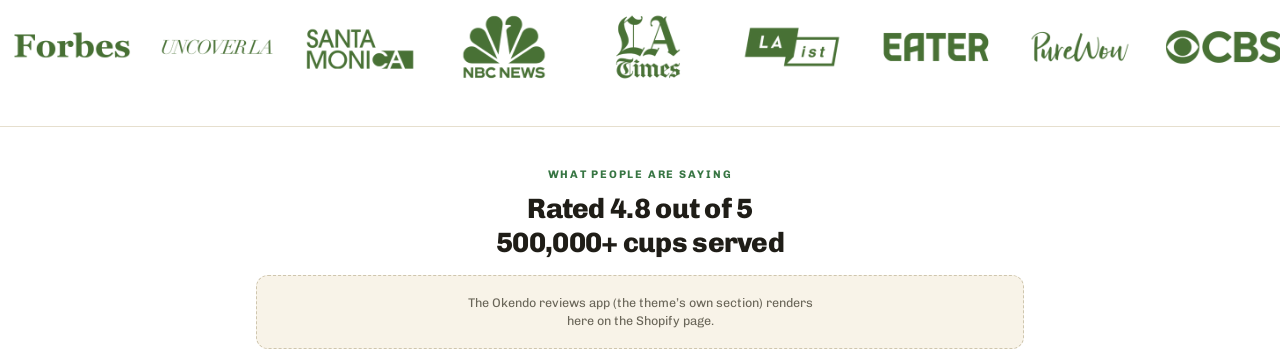
==== commit 80dae748: "Listicle countdown: rolls itself to the next Sunday 23:59:59 Pacific Bryce 9/9: the sale ends every " ====
--- a/listicle.html
+++ b/listicle.html
@@ -455,7 +455,7 @@
           <p class="kvl-bar1">&#127809; FALL SALE &#127809;</p>
           <p class="kvl-bar2">$79.99 FIRST BOX &#183; SAVE UP TO 61% + FREE GIFTS</p>
         </div>
-        <div class="kvl-timer" id="kvl-cd" data-ends="2026-09-13T23:59:59-07:00" data-ended="Sale ended" role="timer" aria-live="off">
+        <div class="kvl-timer" id="kvl-cd" data-ends="2026-09-14T06:59:59Z" data-ended="Sale ended" role="timer" aria-live="off">
           <div class="kvl-tg kvl-tg--d"><span class="kvl-tn" data-u="d">00</span><span class="kvl-tl">DAYS</span></div><span class="kvl-tsep kvl-tsep--d" aria-hidden="true">:</span><div class="kvl-tg"><span class="kvl-tn" data-u="h">00</span><span class="kvl-tl">HRS</span></div><span class="kvl-tsep" aria-hidden="true">:</span><div class="kvl-tg"><span class="kvl-tn" data-u="m">00</span><span class="kvl-tl">MIN</span></div><span class="kvl-tsep" aria-hidden="true">:</span><div class="kvl-tg"><span class="kvl-tn" data-u="s">00</span><span class="kvl-tl">SEC</span></div>
         </div>
       </div>
@@ -1210,9 +1210,17 @@
 for(var i=0;i<links.length;i++){links[i].addEventListener('click',function(e){var id=this.getAttribute('href').slice(1);var t=document.getElementById(id);if(!t)return;e.preventDefault();var y=t.getBoundingClientRect().top+window.pageYOffset-8;window.scrollTo({top:y,behavior:reduce?'auto':'smooth'});});}
 var u=document.getElementById('kvl-upd');if(u){try{u.textContent=u.getAttribute('data-prefix')+new Intl.DateTimeFormat('en-US',{timeZone:'America/Los_Angeles',month:'long',day:'numeric',year:'numeric'}).format(new Date(Date.now()-864e5));}catch(err){}}
 var cd=document.getElementById('kvl-cd');
-if(cd){var end=new Date(cd.getAttribute('data-ends')).getTime();function pad(n){return (n<10?'0':'')+n}
+function kvlLaParts(d){var o={};new Intl.DateTimeFormat('en-US',{timeZone:'America/Los_Angeles',hour12:false,year:'numeric',month:'2-digit',day:'2-digit',hour:'2-digit',minute:'2-digit',second:'2-digit'}).formatToParts(d).forEach(function(p){o[p.type]=p.value});return o}
+function kvlLaOffset(d){var o=kvlLaParts(d);var h=o.hour==='24'?0:+o.hour;return Date.UTC(+o.year,+o.month-1,+o.day,h,+o.minute,+o.second)-d.getTime()}
+/* The sale ends every Sunday 23:59:59 Pacific and rolls forward on its own. */
+function kvlNextSunday(now){try{var o=kvlLaParts(now),y=+o.year,m=+o.month,dd=+o.day;var wd=new Date(Date.UTC(y,m-1,dd)).getUTCDay();
+function mk(a){var wall=Date.UTC(y,m-1,dd+a,23,59,59);var f=wall-kvlLaOffset(now);return wall-kvlLaOffset(new Date(f))}
+var t=mk((7-wd)%7);if(t<=now.getTime())t=mk(((7-wd)%7)+7);return t}catch(e){return NaN}}
+if(cd){var end=kvlNextSunday(new Date());if(isNaN(end))end=new Date(cd.getAttribute('data-ends')).getTime();function pad(n){return (n<10?'0':'')+n}
 var U={};['d','h','m','s'].forEach(function(u){U[u]=cd.querySelector('[data-u="'+u+'"]')});var dg=cd.querySelector('.kvl-tg--d'),ds=cd.querySelector('.kvl-tsep--d');
-function tick(){var r=end-Date.now();if(isNaN(end)||r<=0){var s=document.createElement('span');s.className='kvl-tended';s.textContent=cd.getAttribute('data-ended');cd.innerHTML='';cd.appendChild(s);return;}
+function tick(){var r=end-Date.now();
+if(r<=0&&!isNaN(end)){var roll=kvlNextSunday(new Date());if(!isNaN(roll)&&roll>Date.now()){end=roll;r=end-Date.now()}}
+if(isNaN(end)||r<=0){var s=document.createElement('span');s.className='kvl-tended';s.textContent=cd.getAttribute('data-ended');cd.innerHTML='';cd.appendChild(s);return;}
 var d=Math.floor(r/864e5),h=Math.floor(r%864e5/36e5),m=Math.floor(r%36e5/6e4),sec=Math.floor(r%6e4/1e3);
 if(d>0){dg.hidden=false;ds.hidden=false;U.d.textContent=pad(d);}else{dg.hidden=true;ds.hidden=true;}
 U.h.textContent=pad(h);U.m.textContent=pad(m);U.s.textContent=pad(sec);setTimeout(tick,1000-(Date.now()%1000));}tick();}
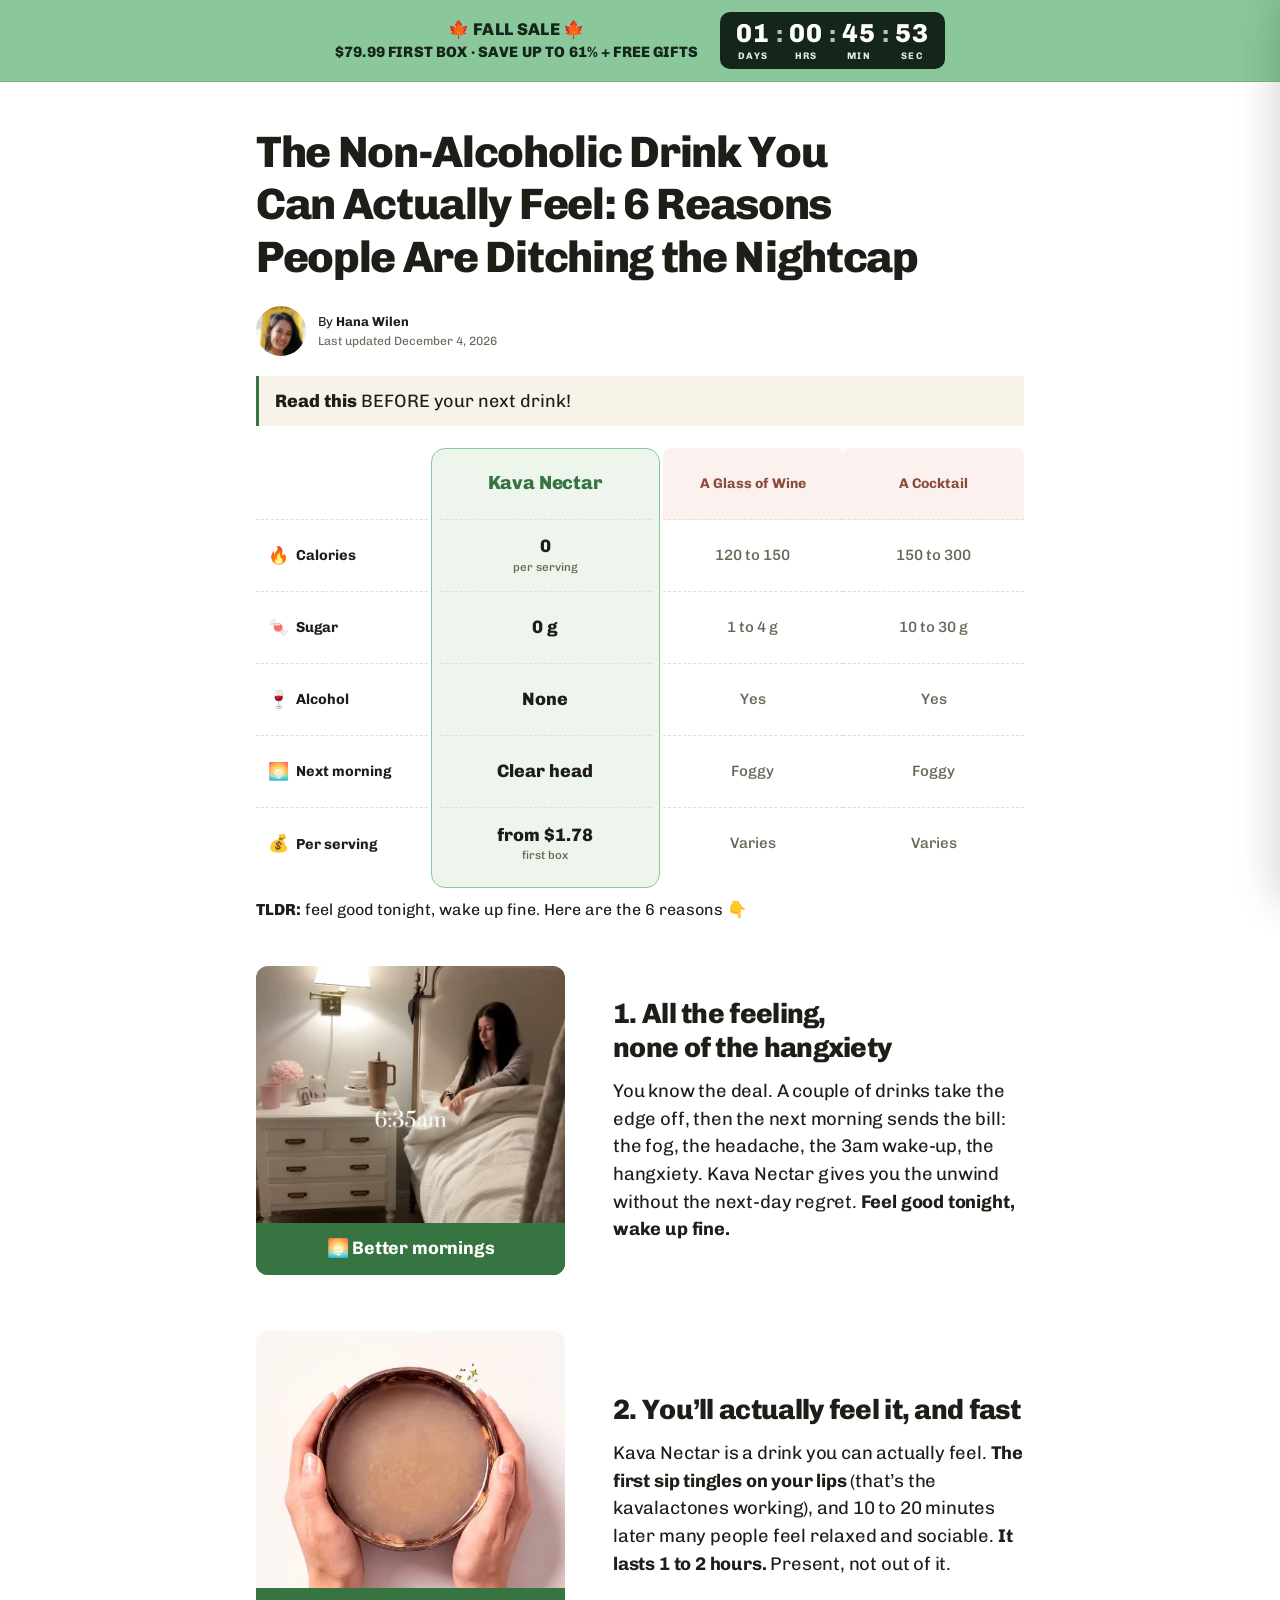
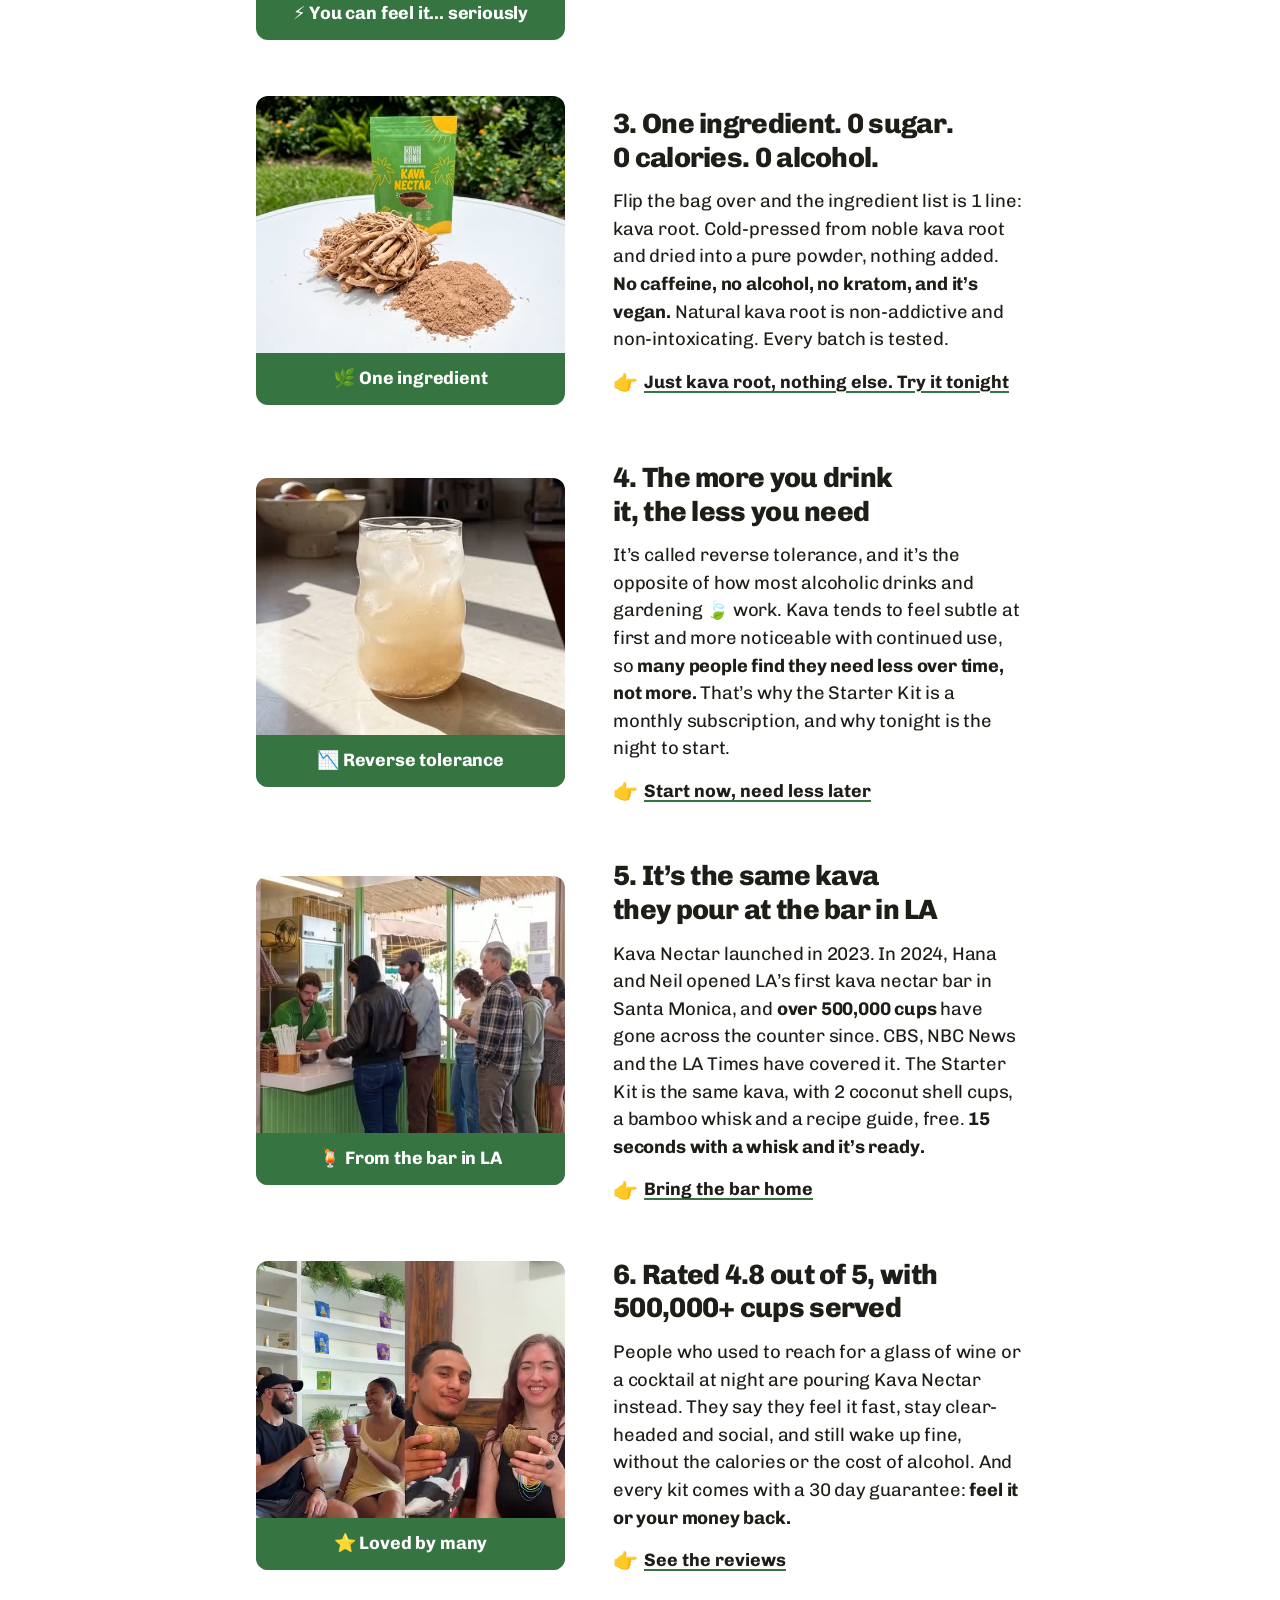
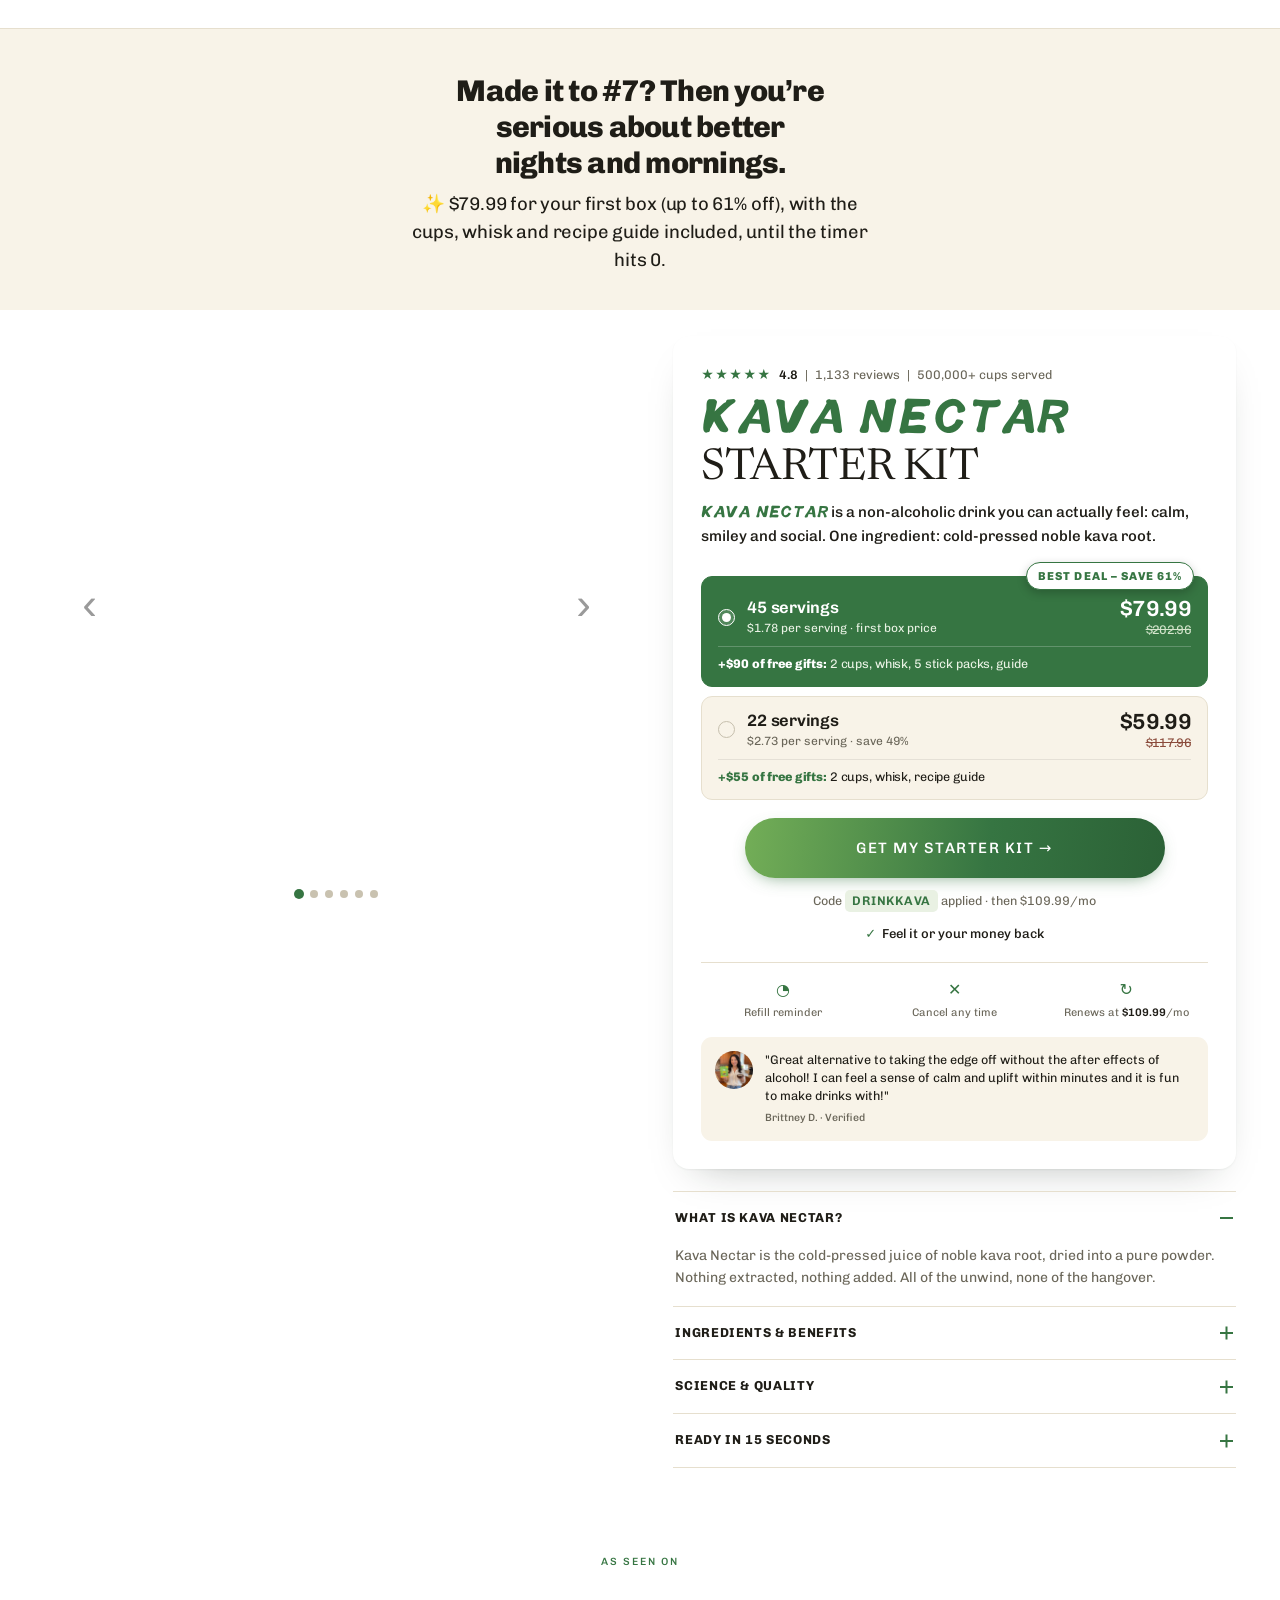
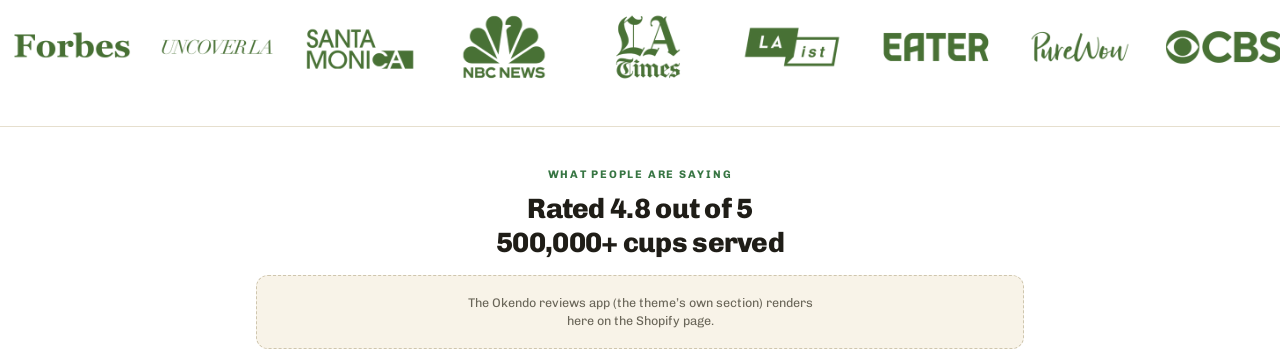
==== commit 5b43dfe6: "Listicle: reason 1 tile = morning wakeup video (720x720, muted, 357 KB)" ====
--- a/listicle.html
+++ b/listicle.html
@@ -469,7 +469,7 @@
         <span class="kvl-avwrap"><img class="kvl-av" data-slot="kvl-avatar" src="https://bryce-wq2222.github.io/kavahana-pdp/img/hana-avatar.jpg" width="250" height="250" loading="lazy" decoding="async" alt="Hana Wilen at a Kavahana booth, holding a bag of Kava Nectar."></span>
         <div>
           <p class="kvl-byname">By <strong>Hana Wilen</strong></p>
-          <p class="kvl-bymeta" id="kvl-upd" data-prefix="Last updated ">Last updated September 8, 2026</p>
+          <p class="kvl-bymeta" id="kvl-upd" data-prefix="Last updated ">Last updated September 9, 2026</p>
         </div>
       </div>
       <p class="kvl-note"><strong>Read this</strong> BEFORE your next drink!</p>
@@ -508,7 +508,7 @@
     <div class="kvl-wrap"><div class="kvl-col kvl-reasonsin">
     <div class="kvl-row" id="kvl-r1">
       <div class="kvl-tile" data-slot="kvl-slot-1" data-subject="SOCIAL">
-        <video class="kvl-vid" data-src="https://bryce-wq2222.github.io/kavahana-pdp/img/kvl-slot-1.mp4" poster="https://bryce-wq2222.github.io/kavahana-pdp/img/kvl-slot-1.jpg" autoplay muted loop playsinline preload="none" aria-label="SOCIAL, the night out: 2 friends with Kavahana cups, then the clear morning"></video>
+        <video class="kvl-vid" data-src="https://bryce-wq2222.github.io/kavahana-pdp/img/kvl-slot-1-v2.mp4" poster="https://bryce-wq2222.github.io/kavahana-pdp/img/kvl-slot-1-v2.jpg" autoplay muted loop playsinline preload="none" aria-label="SOCIAL, the night out: 2 friends with Kavahana cups, then the clear morning"></video>
         <div class="kvl-tilebar"><p>&#127749; Better mornings</p></div>
       </div>
       <div class="kvl-body">
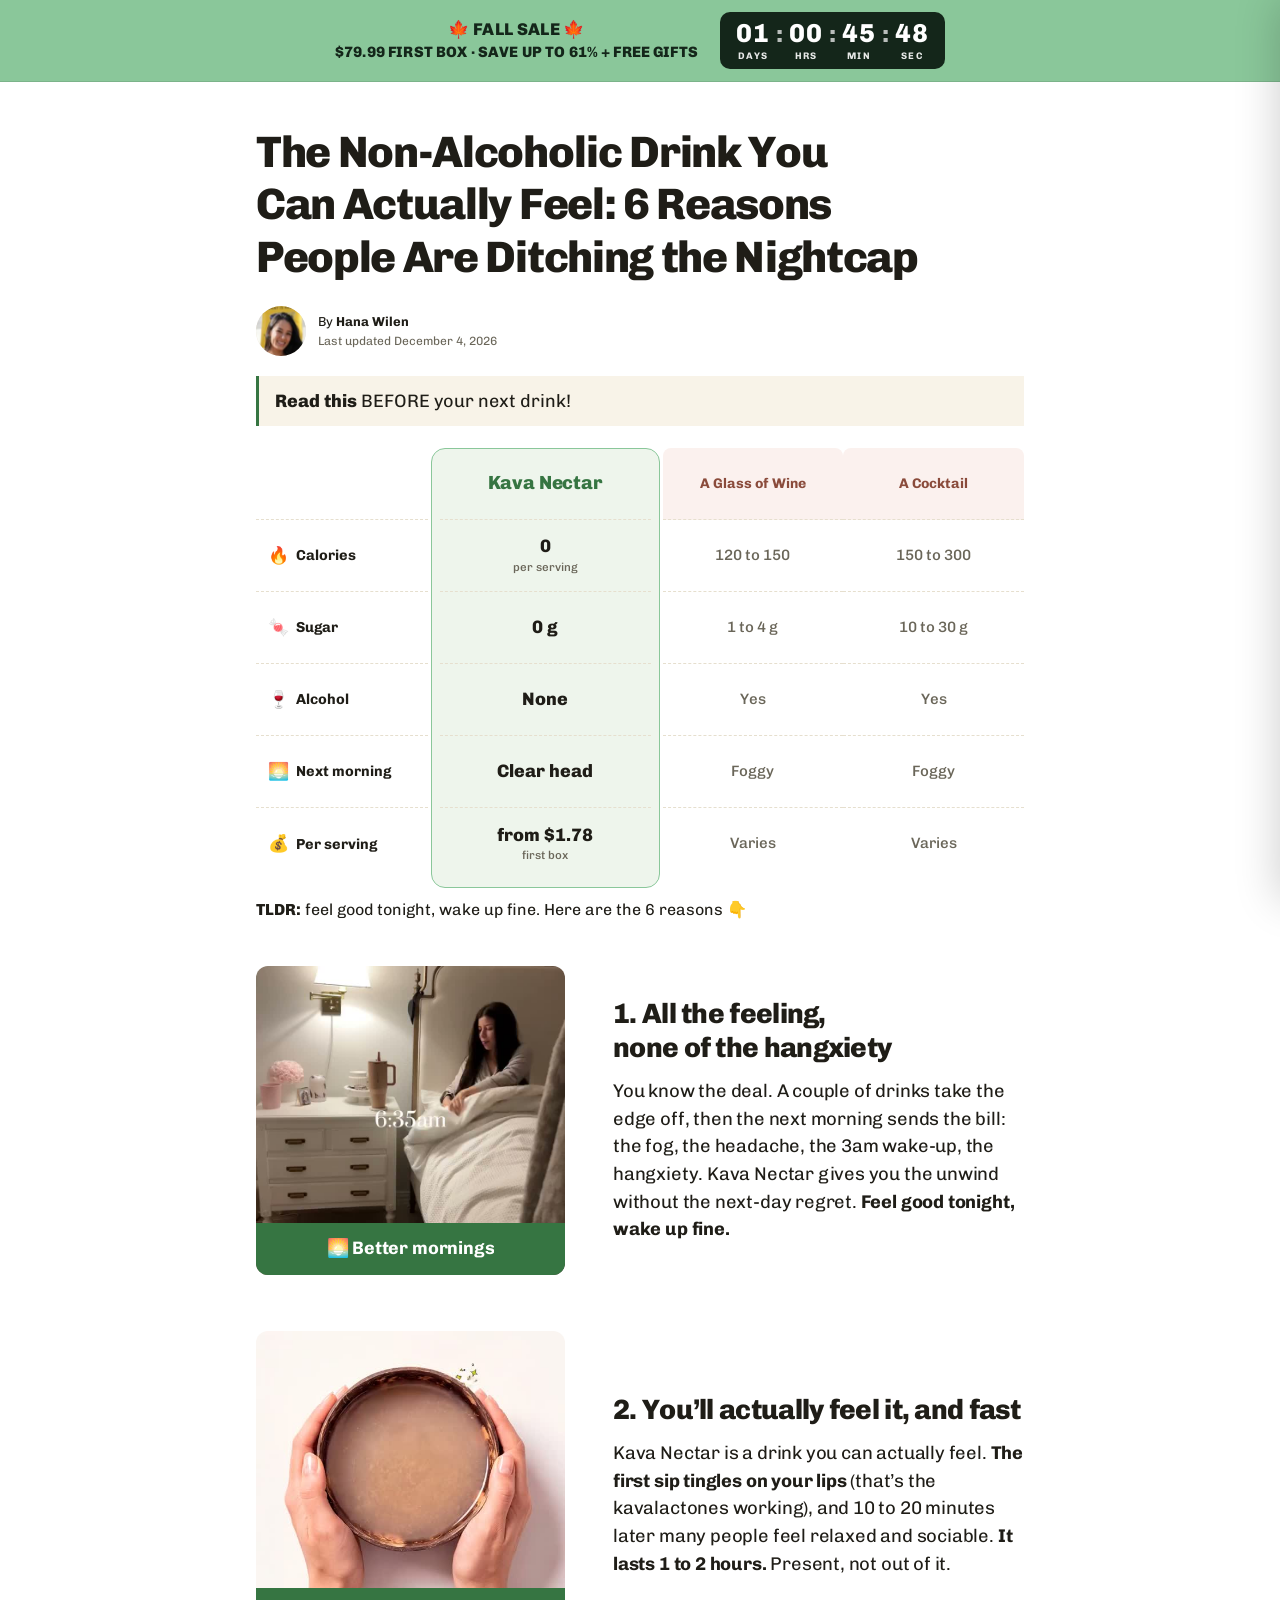
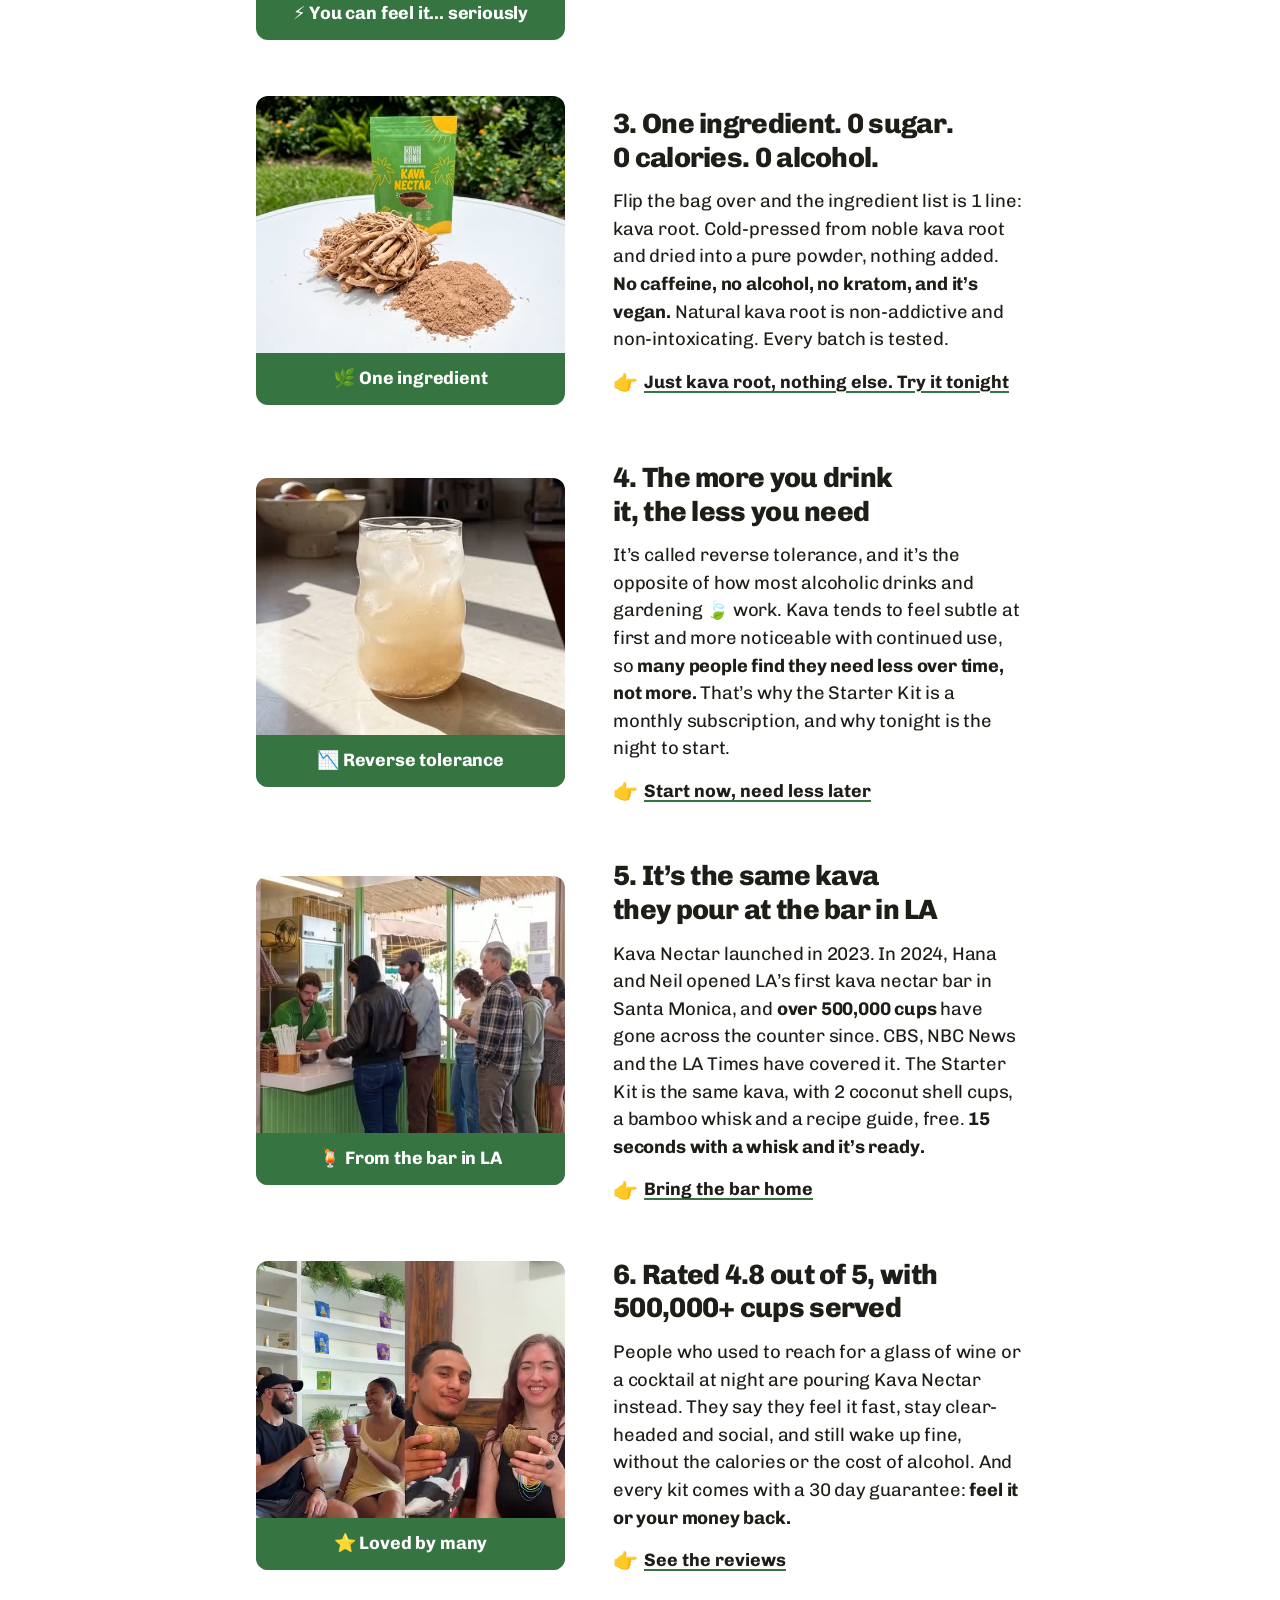
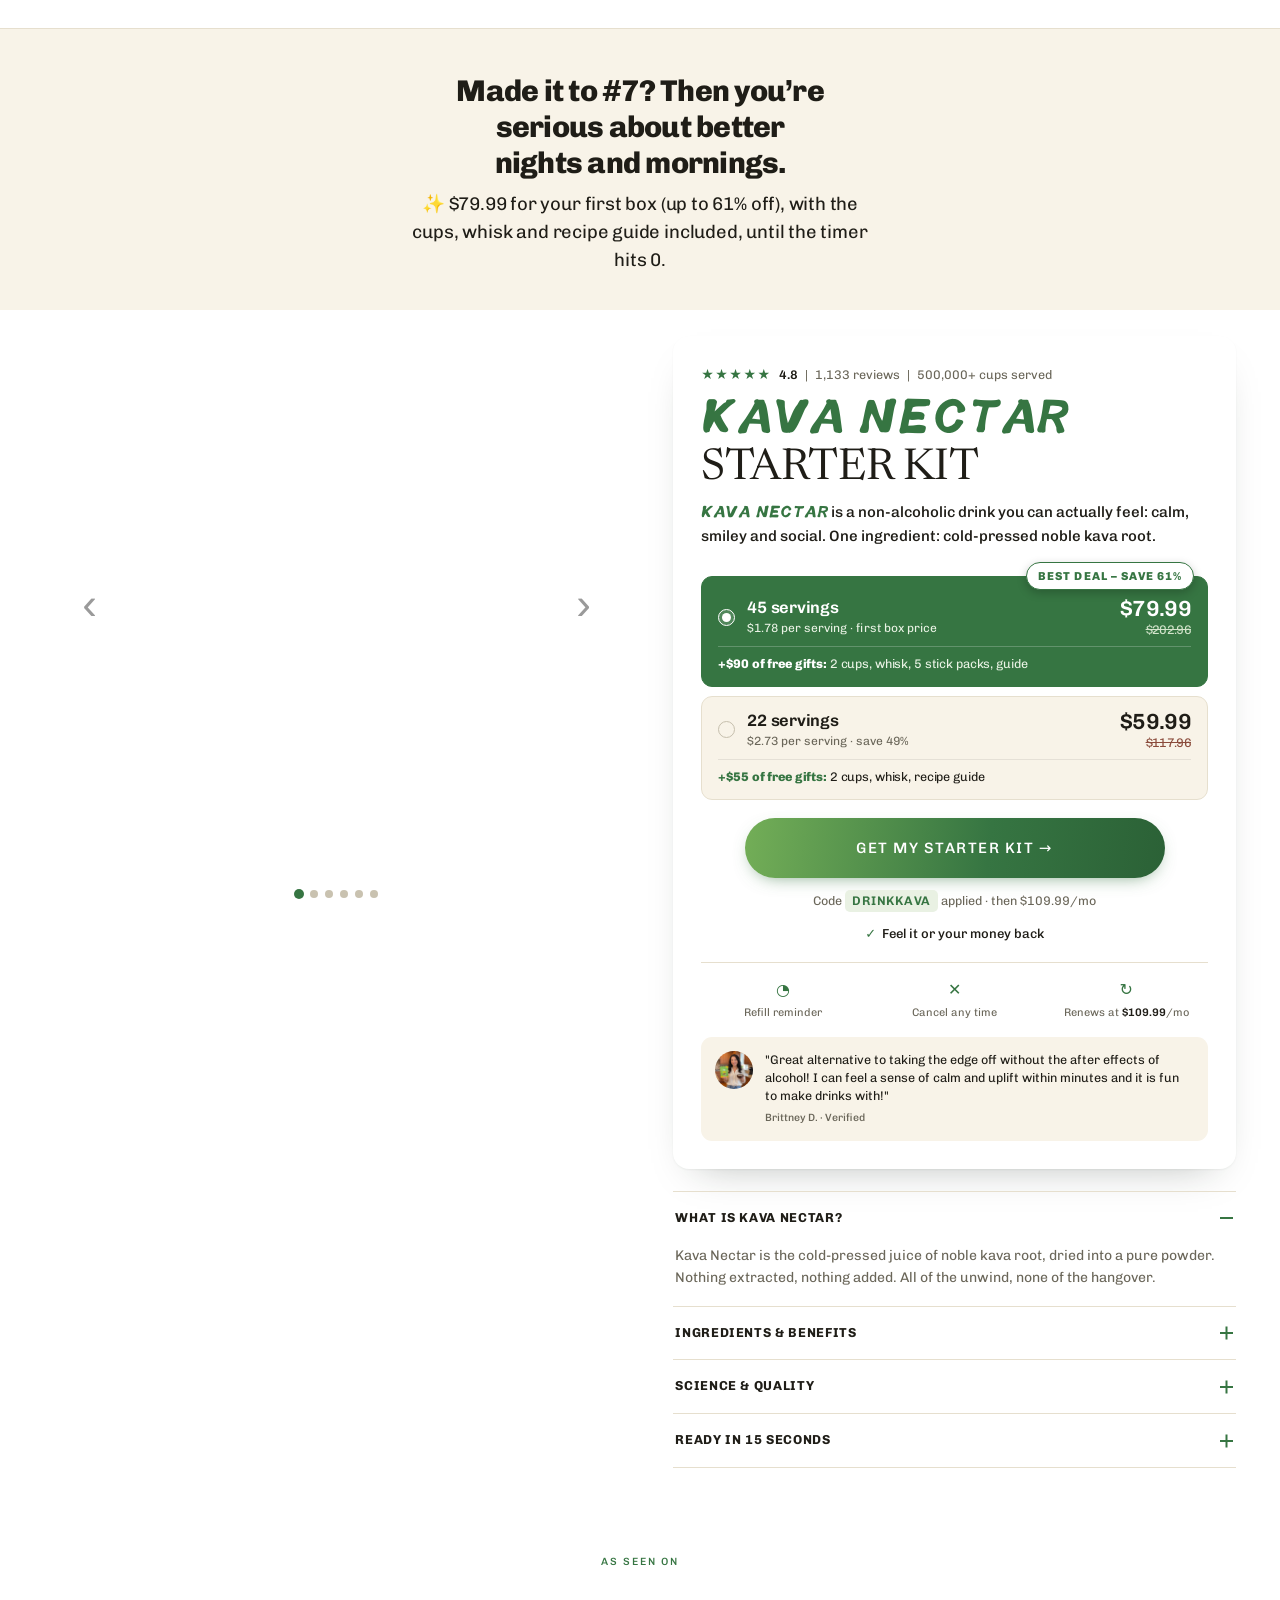
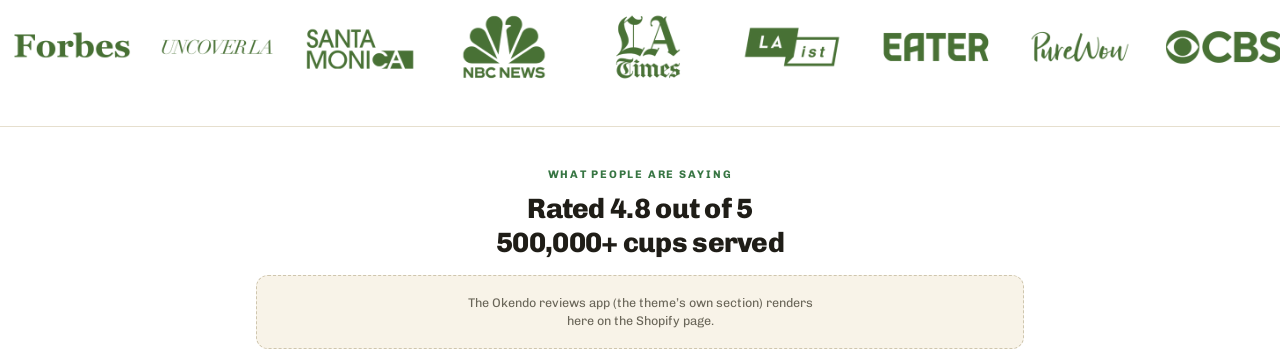
==== commit 5bbc154a: "Listicle: pause tile videos off-screen (max 2 playing), sticky writes only on change" ====
--- a/listicle.html
+++ b/listicle.html
@@ -1226,14 +1226,17 @@
 U.h.textContent=pad(h);U.m.textContent=pad(m);U.s.textContent=pad(sec);setTimeout(tick,1000-(Date.now()%1000));}tick();}
 var vids=[].slice.call(document.querySelectorAll("#kvl-page video.kvl-vid[data-src]"));
 function loadVid(v){if(!v.getAttribute("data-src"))return;var dp=v.getAttribute("data-poster");if(dp){v.poster=dp;v.removeAttribute("data-poster")}v.src=v.getAttribute("data-src");v.removeAttribute("data-src");v.load();var pr=v.play();if(pr&&pr.catch)pr.catch(function(){});}
-if(vids.length){if("IntersectionObserver" in window){var io=new IntersectionObserver(function(es){es.forEach(function(en){if(en.isIntersecting){loadVid(en.target);io.unobserve(en.target);}});},{rootMargin:"600px 0px"});vids.forEach(function(v){io.observe(v);});}else{vids.forEach(loadVid);}}
+if(vids.length){if("IntersectionObserver" in window){var io=new IntersectionObserver(function(es){es.forEach(function(en){if(en.isIntersecting){loadVid(en.target);io.unobserve(en.target);}});},{rootMargin:"600px 0px"});vids.forEach(function(v){io.observe(v);});
+/* 9/10 scroll audit: a loaded tile kept decoding for ever, so 6 videos ran at once by the bottom of the page and
+   the raster fell behind on a throttled CPU (stale tiles while scrolling). Only tiles within 150px of the viewport play. */
+var pio=new IntersectionObserver(function(es){es.forEach(function(en){var v=en.target;if(!v.src)return;if(en.isIntersecting){if(v.paused){var pr=v.play();if(pr&&pr.catch)pr.catch(function(){});}}else if(!v.paused){v.pause();}});},{rootMargin:"150px 0px"});vids.forEach(function(v){pio.observe(v);});}else{vids.forEach(loadVid);}}
 })();</script>
 <script>(function(){
 var st=document.getElementById('kvl-sticky'),r3=document.getElementById('kvl-r3'),bb=document.getElementById('kvl-buybox');if(!st||!r3||!bb)return;
 try{document.body.appendChild(st)}catch(e){}
 st.querySelector('[data-sticky-cta]').addEventListener('click',function(){var hero=document.querySelector('#kv-page .hero .pill-cta');if(hero){hero.click()}else if(window.__kvOpenCart){window.__kvOpenCart('4oz')}else{bb.scrollIntoView({behavior:'smooth'})}});
 function cartOpen(){var c=document.getElementById('kv-cart');return !!(c&&c.classList.contains('on'))}
-var tick=false;function upd(){tick=false;if(cartOpen()||innerWidth>=800){st.classList.remove('is-on');return}var a=r3.getBoundingClientRect().top<innerHeight*.7;var b=bb.getBoundingClientRect();var over=b.top<innerHeight&&b.bottom>0;st.classList.toggle('is-on',a&&!over);st.setAttribute('aria-hidden',a&&!over?'false':'true')}
+var tick=false;function upd(){tick=false;if(cartOpen()||innerWidth>=800){st.classList.remove('is-on');return}var a=r3.getBoundingClientRect().top<innerHeight*.7;var b=bb.getBoundingClientRect();var over=b.top<innerHeight&&b.bottom>0;var on=a&&!over;if(on!==st.classList.contains('is-on')){st.classList.toggle('is-on',on);st.setAttribute('aria-hidden',on?'false':'true')}}
 addEventListener('scroll',function(){if(!tick){tick=true;requestAnimationFrame(upd)}},{passive:true});addEventListener('resize',upd);
 var c=document.getElementById('kv-cart');if(c&&window.MutationObserver){new MutationObserver(upd).observe(c,{attributes:true,attributeFilter:['class']})}
 upd();
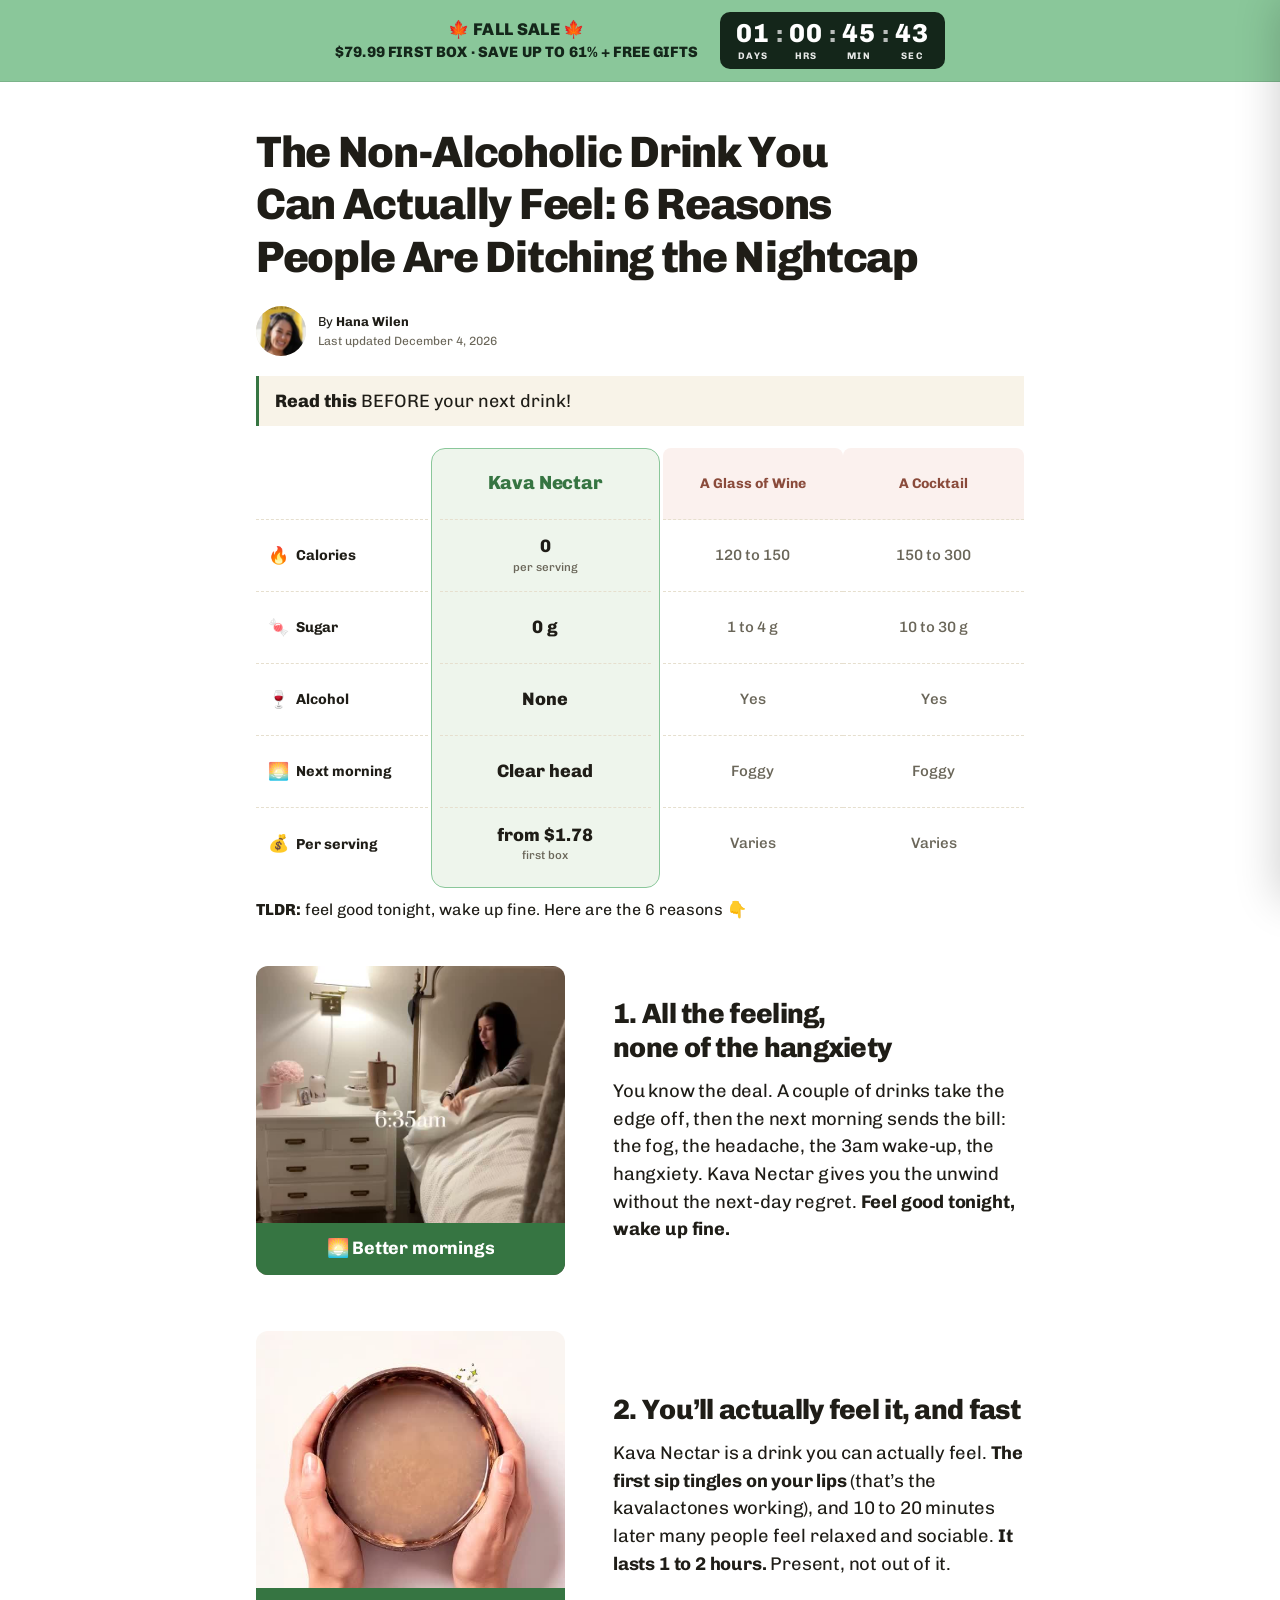
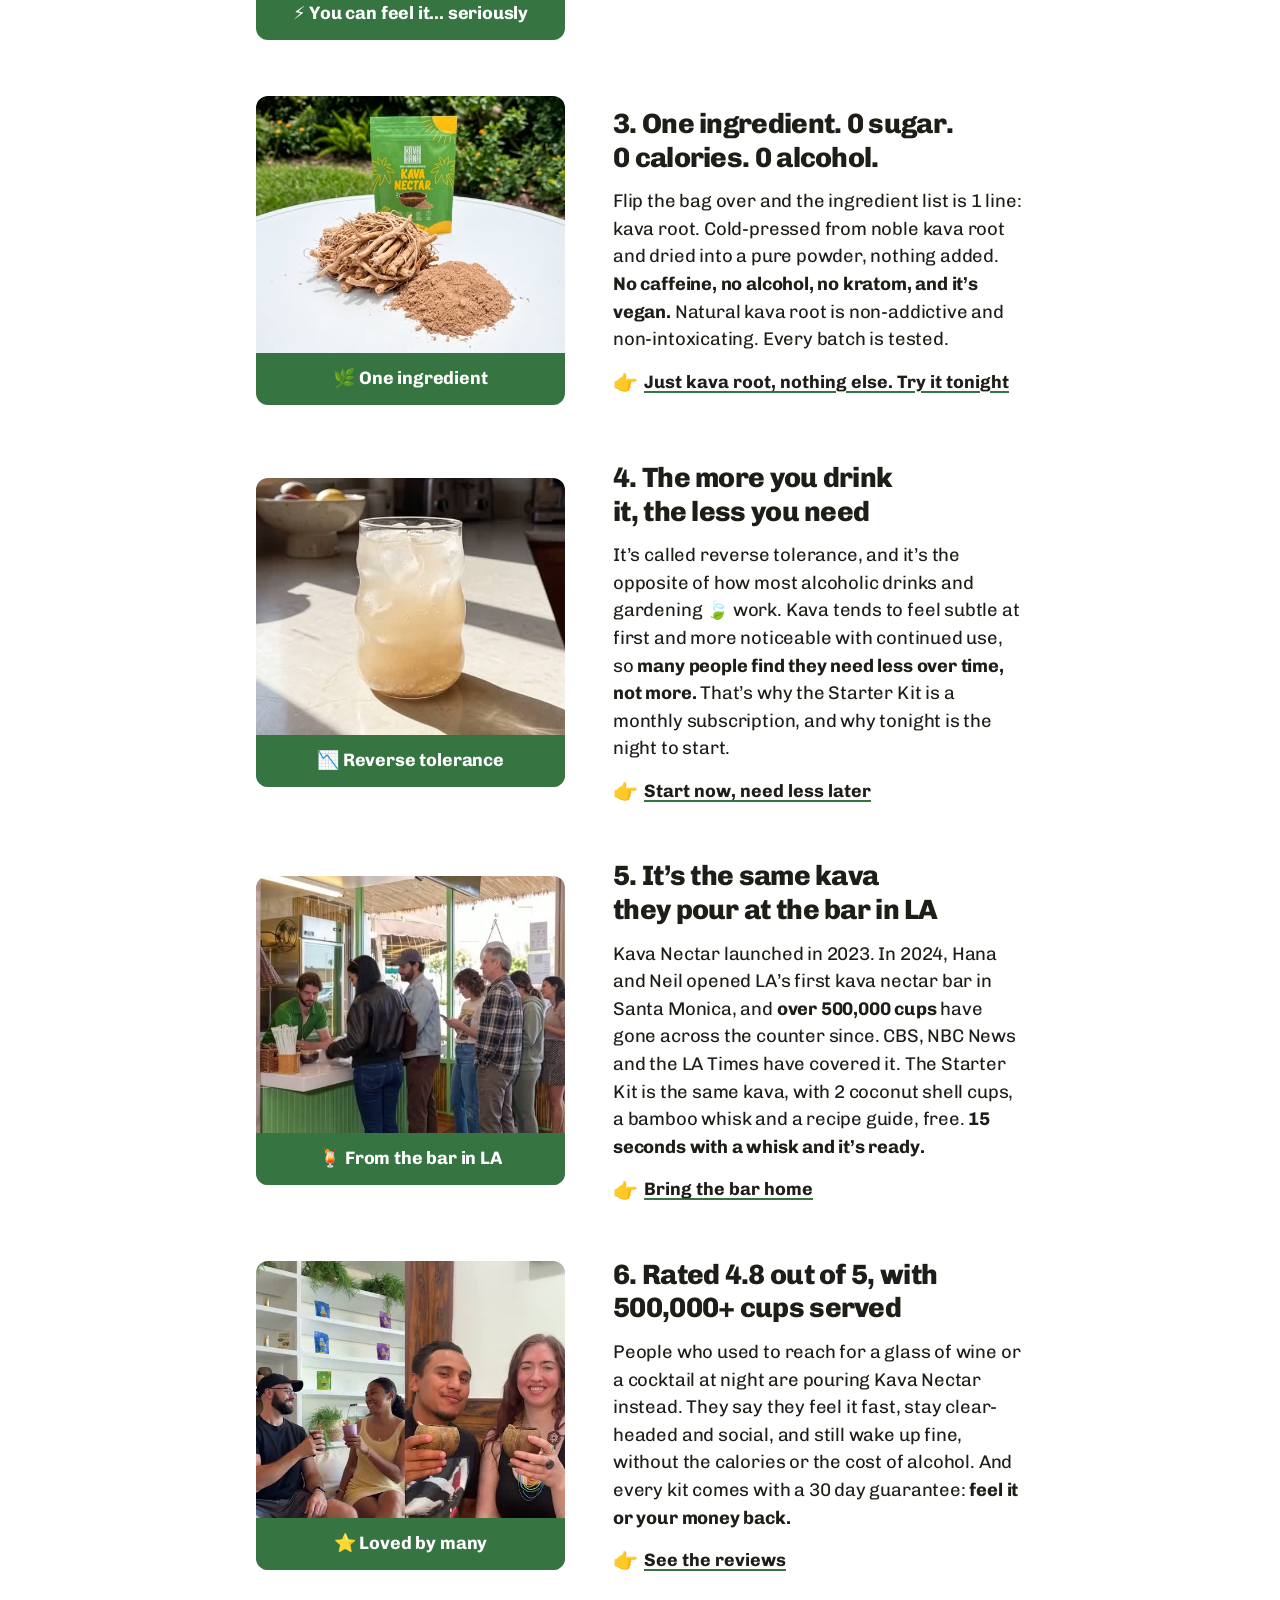
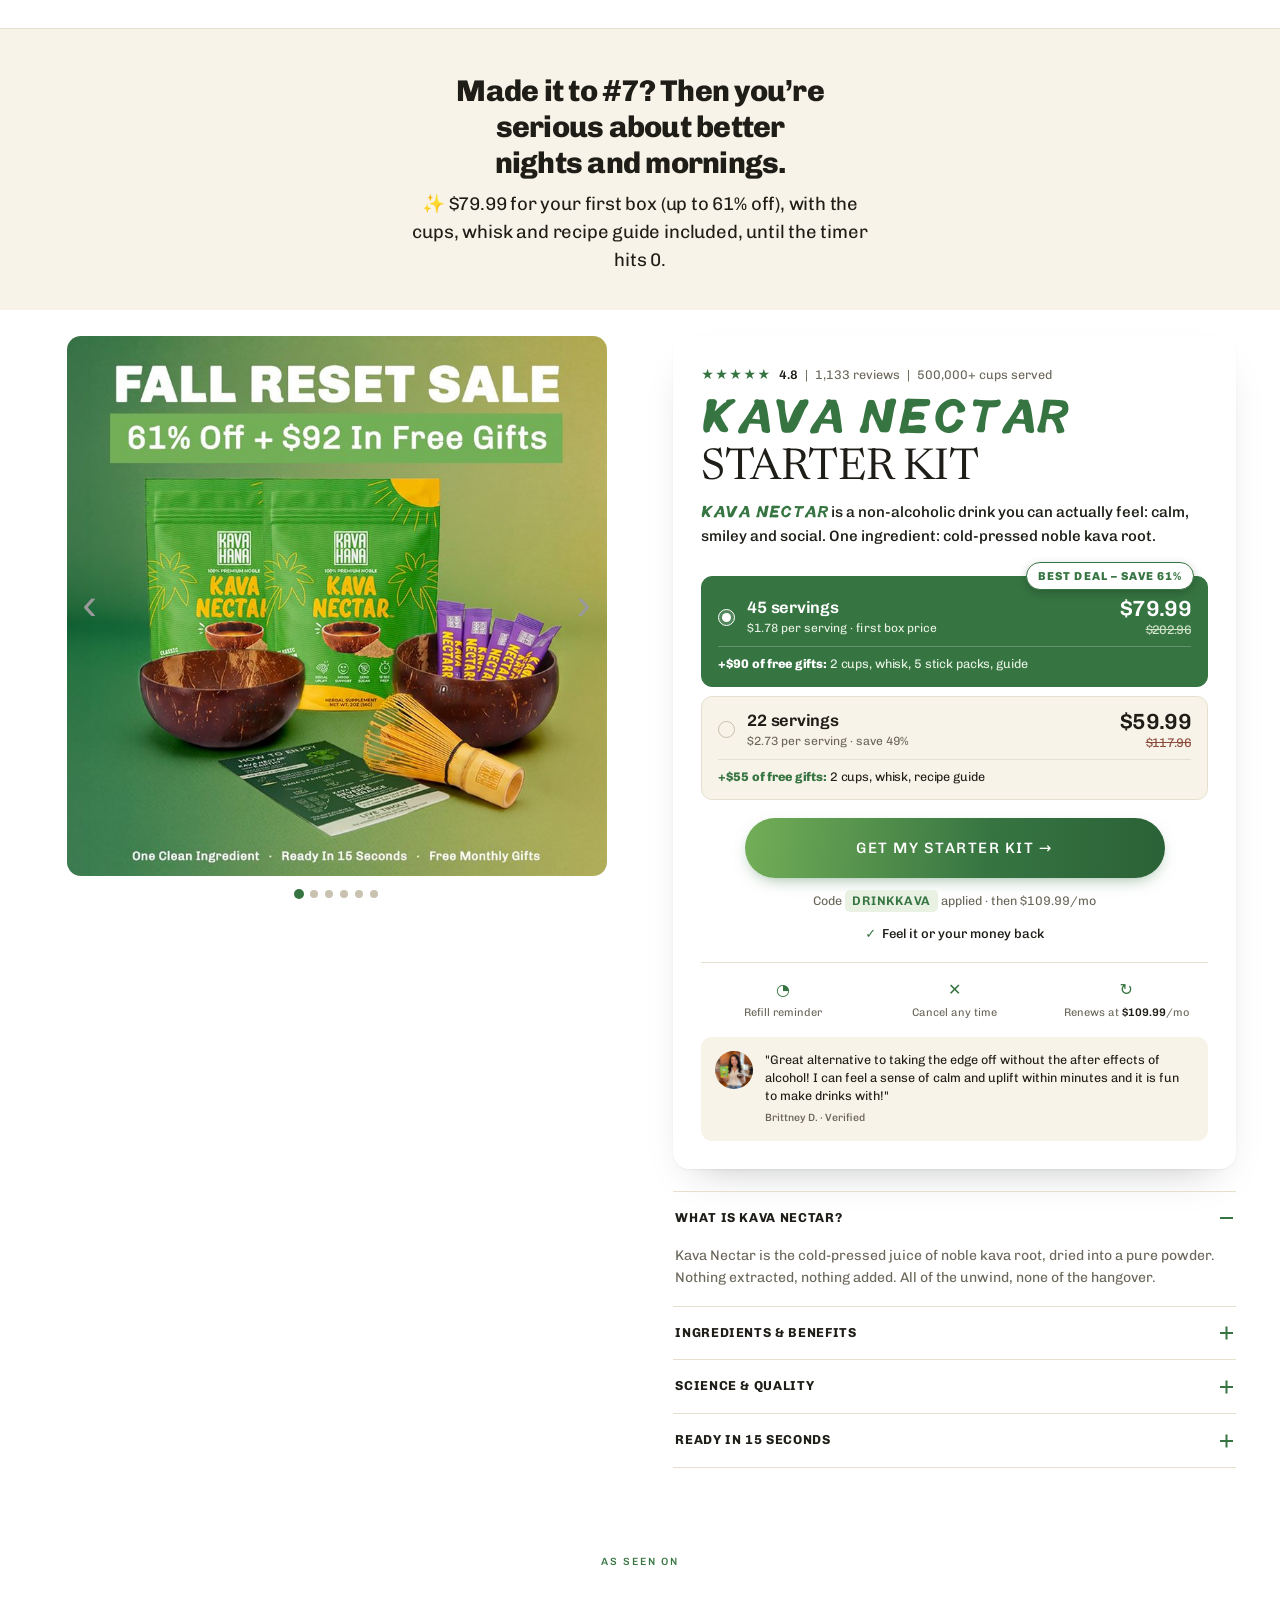
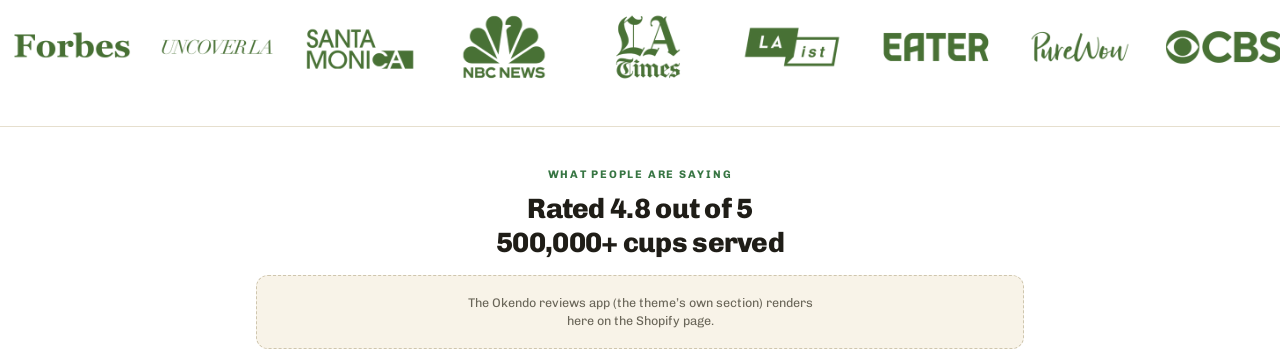
==== commit 0029383a: "Listicle: buy-box images lazy until 900px out (drops ~900 KB from the first mobile load)" ====
--- a/listicle.html
+++ b/listicle.html
@@ -610,8 +610,8 @@
       <button class="gnav gprev" type="button" aria-label="Previous image">&#8249;</button>
         <button class="gnav gnext" type="button" aria-label="Next image">&#8250;</button>
         <div class="slides" id="slides">
-        <div class="slide"><img class="heroimg" src="https://bryce-wq2222.github.io/kavahana-pdp/img/s1-45e.jpg" srcset="https://bryce-wq2222.github.io/kavahana-pdp/img/s1-45e-780.jpg 780w, https://bryce-wq2222.github.io/kavahana-pdp/img/s1-45e.jpg 1080w" sizes="(max-width: 760px) 100vw, 540px" width="1080" height="1080" fetchpriority="high" decoding="async" alt="Fall Reset Sale: 61% off + $92 in free gifts. The 45 serving Starter Kit: two bags, two coconut shell cups, whisk and 5 stick packs"></div>
-        <div class="slide"><img class="galimg" src="https://bryce-wq2222.github.io/kavahana-pdp/img/s2b.jpg" srcset="https://bryce-wq2222.github.io/kavahana-pdp/img/s2b-780.jpg 780w, https://bryce-wq2222.github.io/kavahana-pdp/img/s2b.jpg 1080w" sizes="(max-width: 760px) 100vw, 540px" width="1080" height="1080" alt="Kava Nectar benefits: the tingle, relaxed and social, one ingredient, zero sugar"></div>
+        <div class="slide"><img loading="lazy" class="heroimg" src="https://bryce-wq2222.github.io/kavahana-pdp/img/s1-45e.jpg" srcset="https://bryce-wq2222.github.io/kavahana-pdp/img/s1-45e-780.jpg 780w, https://bryce-wq2222.github.io/kavahana-pdp/img/s1-45e.jpg 1080w" sizes="(max-width: 760px) 100vw, 540px" width="1080" height="1080" fetchpriority="low" decoding="async" alt="Fall Reset Sale: 61% off + $92 in free gifts. The 45 serving Starter Kit: two bags, two coconut shell cups, whisk and 5 stick packs"></div>
+        <div class="slide"><img loading="lazy" class="galimg" src="https://bryce-wq2222.github.io/kavahana-pdp/img/s2b.jpg" srcset="https://bryce-wq2222.github.io/kavahana-pdp/img/s2b-780.jpg 780w, https://bryce-wq2222.github.io/kavahana-pdp/img/s2b.jpg 1080w" sizes="(max-width: 760px) 100vw, 540px" width="1080" height="1080" alt="Kava Nectar benefits: the tingle, relaxed and social, one ingredient, zero sugar"></div>
         <div class="slide"><img class="galimg" loading="lazy" decoding="async" src="https://bryce-wq2222.github.io/kavahana-pdp/img/s3b.jpg" width="1080" height="1080" alt="Nobody drinks it straight and that is fine: earthy like a stronger matcha, best with cold coconut water"></div>
         <div class="slide"><img class="galimg" loading="lazy" decoding="async" src="https://bryce-wq2222.github.io/kavahana-pdp/img/s4.jpg" width="1080" height="1080" alt="Over 500,000 cups served at the Kavahana bars"></div>
         <div class="slide"><img class="galimg" loading="lazy" decoding="async" src="https://bryce-wq2222.github.io/kavahana-pdp/img/s5.jpg" width="1080" height="1080" alt="Rated 4.8 by the people who drink it daily, 96 percent would recommend"></div>
@@ -679,11 +679,11 @@
   <div class="eyebrow" style="text-align:center">As seen on</div>
 </div>
 <div class="pmq"><div class="ptrack" id="ptrack" aria-hidden="true">
-<div class="plogo"><img alt="Forbes" src="https://bryce-wq2222.github.io/kavahana-pdp/press/kavahana-press-logos-forbes-g.png" width="132" height="132" loading="eager" decoding="async"></div>
-<div class="plogo"><img alt="Uncover LA" width="132" height="132" src="https://bryce-wq2222.github.io/kavahana-pdp/press/uncoverla.png"></div><div class="plogo"><img alt="Santa Monica" width="132" height="132" src="https://bryce-wq2222.github.io/kavahana-pdp/press/santamonica.png"></div><div class="plogo"><img alt="NBC News" width="132" height="132" src="https://bryce-wq2222.github.io/kavahana-pdp/press/nbcnews.png"></div><div class="plogo"><img alt="Los Angeles Times" width="132" height="132" src="https://bryce-wq2222.github.io/kavahana-pdp/press/latimes.png"></div><div class="plogo"><img alt="LAist" width="132" height="132" src="https://bryce-wq2222.github.io/kavahana-pdp/press/laist.png"></div><div class="plogo"><img alt="Eater" width="132" height="132" src="https://bryce-wq2222.github.io/kavahana-pdp/press/eater.png"></div><div class="plogo"><img alt="PureWow" width="132" height="132" src="https://bryce-wq2222.github.io/kavahana-pdp/press/purewow_1.png"></div><div class="plogo"><img alt="CBS" width="132" height="132" src="https://bryce-wq2222.github.io/kavahana-pdp/press/cbs.png"></div><div class="plogo"><img alt="Dry Run" width="132" height="132" src="https://bryce-wq2222.github.io/kavahana-pdp/press/dryrun.png"></div><div class="plogo"><img alt="Dry Atlas" width="132" height="132" src="https://bryce-wq2222.github.io/kavahana-pdp/press/dry-atlas.png"></div><div class="plogo"><img alt="Rare Beauty Impact Fund" width="132" height="132" src="https://bryce-wq2222.github.io/kavahana-pdp/press/rarebeauty.png"></div>
+<div class="plogo"><img alt="Forbes" src="https://bryce-wq2222.github.io/kavahana-pdp/press/kavahana-press-logos-forbes-g.png" width="132" height="132" loading="lazy" decoding="async"></div>
+<div class="plogo"><img loading="lazy" alt="Uncover LA" width="132" height="132" src="https://bryce-wq2222.github.io/kavahana-pdp/press/uncoverla.png"></div><div class="plogo"><img loading="lazy" alt="Santa Monica" width="132" height="132" src="https://bryce-wq2222.github.io/kavahana-pdp/press/santamonica.png"></div><div class="plogo"><img loading="lazy" alt="NBC News" width="132" height="132" src="https://bryce-wq2222.github.io/kavahana-pdp/press/nbcnews.png"></div><div class="plogo"><img loading="lazy" alt="Los Angeles Times" width="132" height="132" src="https://bryce-wq2222.github.io/kavahana-pdp/press/latimes.png"></div><div class="plogo"><img loading="lazy" alt="LAist" width="132" height="132" src="https://bryce-wq2222.github.io/kavahana-pdp/press/laist.png"></div><div class="plogo"><img loading="lazy" alt="Eater" width="132" height="132" src="https://bryce-wq2222.github.io/kavahana-pdp/press/eater.png"></div><div class="plogo"><img loading="lazy" alt="PureWow" width="132" height="132" src="https://bryce-wq2222.github.io/kavahana-pdp/press/purewow_1.png"></div><div class="plogo"><img loading="lazy" alt="CBS" width="132" height="132" src="https://bryce-wq2222.github.io/kavahana-pdp/press/cbs.png"></div><div class="plogo"><img loading="lazy" alt="Dry Run" width="132" height="132" src="https://bryce-wq2222.github.io/kavahana-pdp/press/dryrun.png"></div><div class="plogo"><img loading="lazy" alt="Dry Atlas" width="132" height="132" src="https://bryce-wq2222.github.io/kavahana-pdp/press/dry-atlas.png"></div><div class="plogo"><img loading="lazy" alt="Rare Beauty Impact Fund" width="132" height="132" src="https://bryce-wq2222.github.io/kavahana-pdp/press/rarebeauty.png"></div>
 <span data-dup style="display:none"></span>
-<div class="plogo"><img alt="Forbes" src="https://bryce-wq2222.github.io/kavahana-pdp/press/kavahana-press-logos-forbes-g.png" width="132" height="132" loading="eager" decoding="async"></div>
-<div class="plogo"><img alt="Uncover LA" width="132" height="132" src="https://bryce-wq2222.github.io/kavahana-pdp/press/uncoverla.png"></div><div class="plogo"><img alt="Santa Monica" width="132" height="132" src="https://bryce-wq2222.github.io/kavahana-pdp/press/santamonica.png"></div><div class="plogo"><img alt="NBC News" width="132" height="132" src="https://bryce-wq2222.github.io/kavahana-pdp/press/nbcnews.png"></div><div class="plogo"><img alt="Los Angeles Times" width="132" height="132" src="https://bryce-wq2222.github.io/kavahana-pdp/press/latimes.png"></div><div class="plogo"><img alt="LAist" width="132" height="132" src="https://bryce-wq2222.github.io/kavahana-pdp/press/laist.png"></div><div class="plogo"><img alt="Eater" width="132" height="132" src="https://bryce-wq2222.github.io/kavahana-pdp/press/eater.png"></div><div class="plogo"><img alt="PureWow" width="132" height="132" src="https://bryce-wq2222.github.io/kavahana-pdp/press/purewow_1.png"></div><div class="plogo"><img alt="CBS" width="132" height="132" src="https://bryce-wq2222.github.io/kavahana-pdp/press/cbs.png"></div><div class="plogo"><img alt="Dry Run" width="132" height="132" src="https://bryce-wq2222.github.io/kavahana-pdp/press/dryrun.png"></div><div class="plogo"><img alt="Dry Atlas" width="132" height="132" src="https://bryce-wq2222.github.io/kavahana-pdp/press/dry-atlas.png"></div><div class="plogo"><img alt="Rare Beauty Impact Fund" width="132" height="132" src="https://bryce-wq2222.github.io/kavahana-pdp/press/rarebeauty.png"></div>
+<div class="plogo"><img alt="Forbes" src="https://bryce-wq2222.github.io/kavahana-pdp/press/kavahana-press-logos-forbes-g.png" width="132" height="132" loading="lazy" decoding="async"></div>
+<div class="plogo"><img loading="lazy" alt="Uncover LA" width="132" height="132" src="https://bryce-wq2222.github.io/kavahana-pdp/press/uncoverla.png"></div><div class="plogo"><img loading="lazy" alt="Santa Monica" width="132" height="132" src="https://bryce-wq2222.github.io/kavahana-pdp/press/santamonica.png"></div><div class="plogo"><img loading="lazy" alt="NBC News" width="132" height="132" src="https://bryce-wq2222.github.io/kavahana-pdp/press/nbcnews.png"></div><div class="plogo"><img loading="lazy" alt="Los Angeles Times" width="132" height="132" src="https://bryce-wq2222.github.io/kavahana-pdp/press/latimes.png"></div><div class="plogo"><img loading="lazy" alt="LAist" width="132" height="132" src="https://bryce-wq2222.github.io/kavahana-pdp/press/laist.png"></div><div class="plogo"><img loading="lazy" alt="Eater" width="132" height="132" src="https://bryce-wq2222.github.io/kavahana-pdp/press/eater.png"></div><div class="plogo"><img loading="lazy" alt="PureWow" width="132" height="132" src="https://bryce-wq2222.github.io/kavahana-pdp/press/purewow_1.png"></div><div class="plogo"><img loading="lazy" alt="CBS" width="132" height="132" src="https://bryce-wq2222.github.io/kavahana-pdp/press/cbs.png"></div><div class="plogo"><img loading="lazy" alt="Dry Run" width="132" height="132" src="https://bryce-wq2222.github.io/kavahana-pdp/press/dryrun.png"></div><div class="plogo"><img loading="lazy" alt="Dry Atlas" width="132" height="132" src="https://bryce-wq2222.github.io/kavahana-pdp/press/dry-atlas.png"></div><div class="plogo"><img loading="lazy" alt="Rare Beauty Impact Fund" width="132" height="132" src="https://bryce-wq2222.github.io/kavahana-pdp/press/rarebeauty.png"></div>
 </div></div>
 </section>
 
@@ -712,7 +712,7 @@
     '2oz':{label:'https://bryce-wq2222.github.io/kavahana-pdp/img/s6.jpg', hero:'https://bryce-wq2222.github.io/kavahana-pdp/img/s1-22e.jpg', halt:'Fall Reset Sale: 49% off + $57 in free gifts. The 22 serving Starter Kit: one bag, two coconut shell cups and whisk', s:'$59.99 a month \u00b7 skip or cancel anytime', r:'$59.99',
            get:'<span class="mauna">KAVA NECTAR</span> is a non-alcoholic drink you can actually feel: calm, smiley and social. One ingredient: cold-pressed noble kava root.'}
   };
-  ['https://bryce-wq2222.github.io/kavahana-pdp/img/s1-45e.jpg','https://bryce-wq2222.github.io/kavahana-pdp/img/s1-22e.jpg','https://bryce-wq2222.github.io/kavahana-pdp/img/s6.jpg'].forEach(function(u){var p=new Image();p.src=u;});
+  
   var topKey='4oz', btbKey='4oz';
   function swapImgs(scope, s){
     scope.forEach(function(hi){ if(hi.getAttribute('src')!==s.hero){hi.srcset=s.hero.replace('.jpg','-780.jpg')+' 780w, '+s.hero+' 1080w';hi.src=s.hero;hi.alt=s.halt;} });
@@ -1230,6 +1230,10 @@
 /* 9/10 scroll audit: a loaded tile kept decoding for ever, so 6 videos ran at once by the bottom of the page and
    the raster fell behind on a throttled CPU (stale tiles while scrolling). Only tiles within 150px of the viewport play. */
 var pio=new IntersectionObserver(function(es){es.forEach(function(en){var v=en.target;if(!v.src)return;if(en.isIntersecting){if(v.paused){var pr=v.play();if(pr&&pr.catch)pr.catch(function(){});}}else if(!v.paused){v.pause();}});},{rootMargin:"150px 0px"});vids.forEach(function(v){pio.observe(v);});}else{vids.forEach(loadVid);}}
+/* 9/10: the buy box images are loading="lazy" so they stay out of the first paint. Chrome will not fetch a lazy
+   image that sits in a horizontal carousel until it is swiped into view (a blank flash), so once the buy box is
+   within 900px every image in it is switched to eager and the whole gallery arrives before the shopper gets there. */
+var bbx=document.getElementById("kvl-buybox");if(bbx&&"IntersectionObserver" in window){var bio=new IntersectionObserver(function(es){if(es.some(function(en){return en.isIntersecting})){[].slice.call(bbx.querySelectorAll("img[loading=lazy]")).forEach(function(i){i.loading="eager"});bio.disconnect();}},{rootMargin:"900px 0px"});bio.observe(bbx);}
 })();</script>
 <script>(function(){
 var st=document.getElementById('kvl-sticky'),r3=document.getElementById('kvl-r3'),bb=document.getElementById('kvl-buybox');if(!st||!r3||!bb)return;
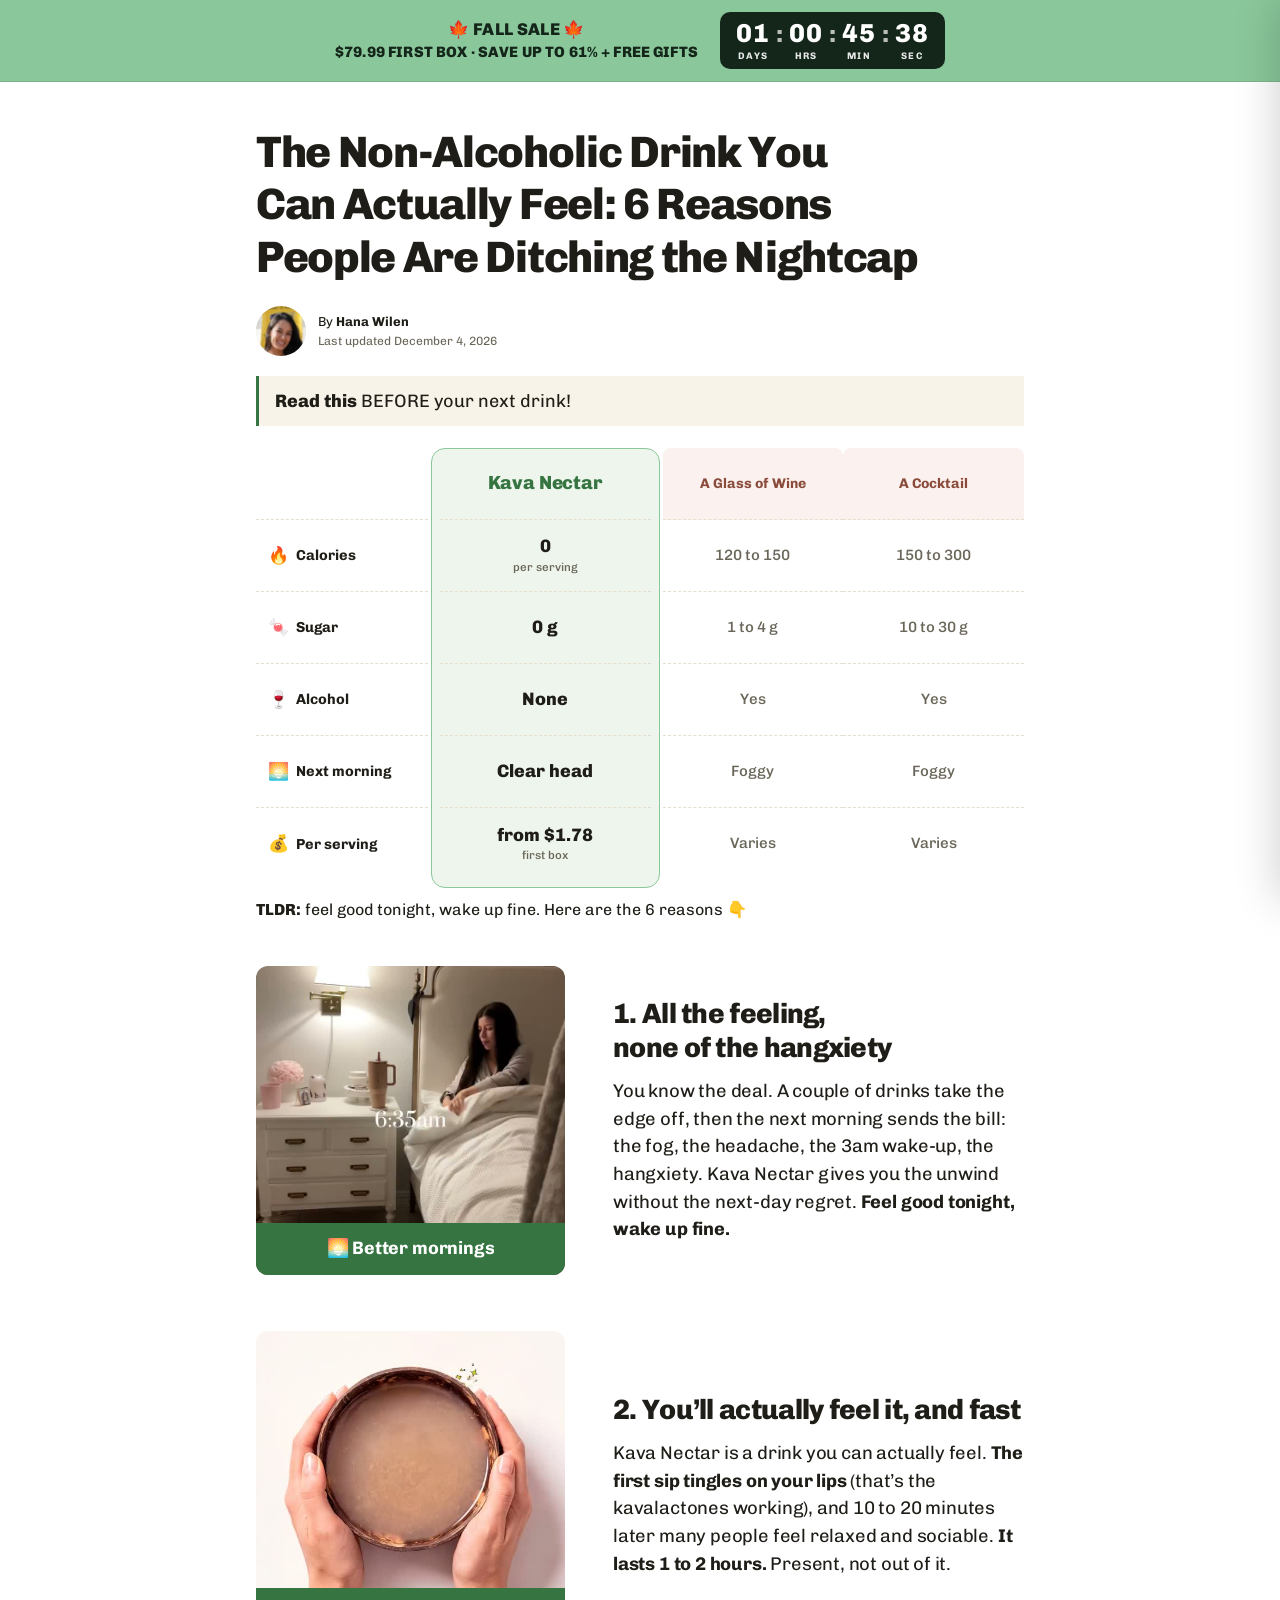
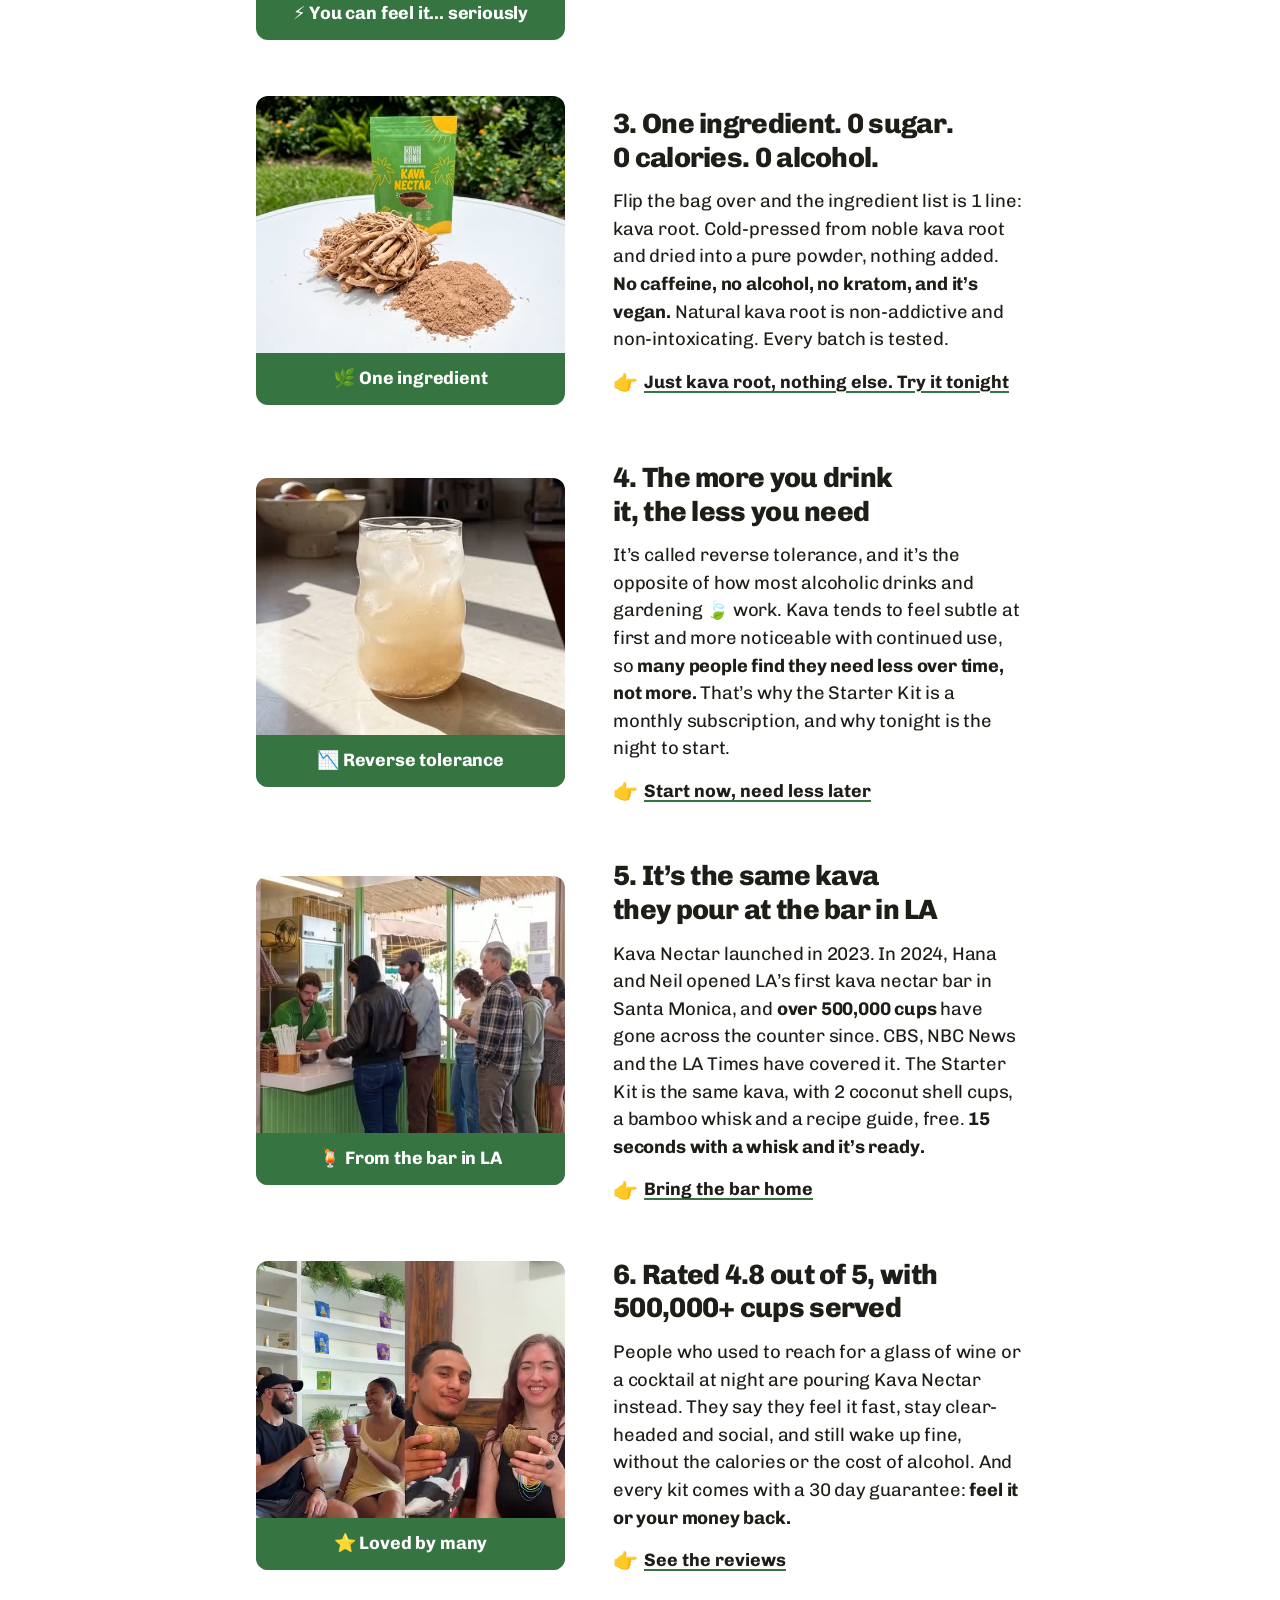
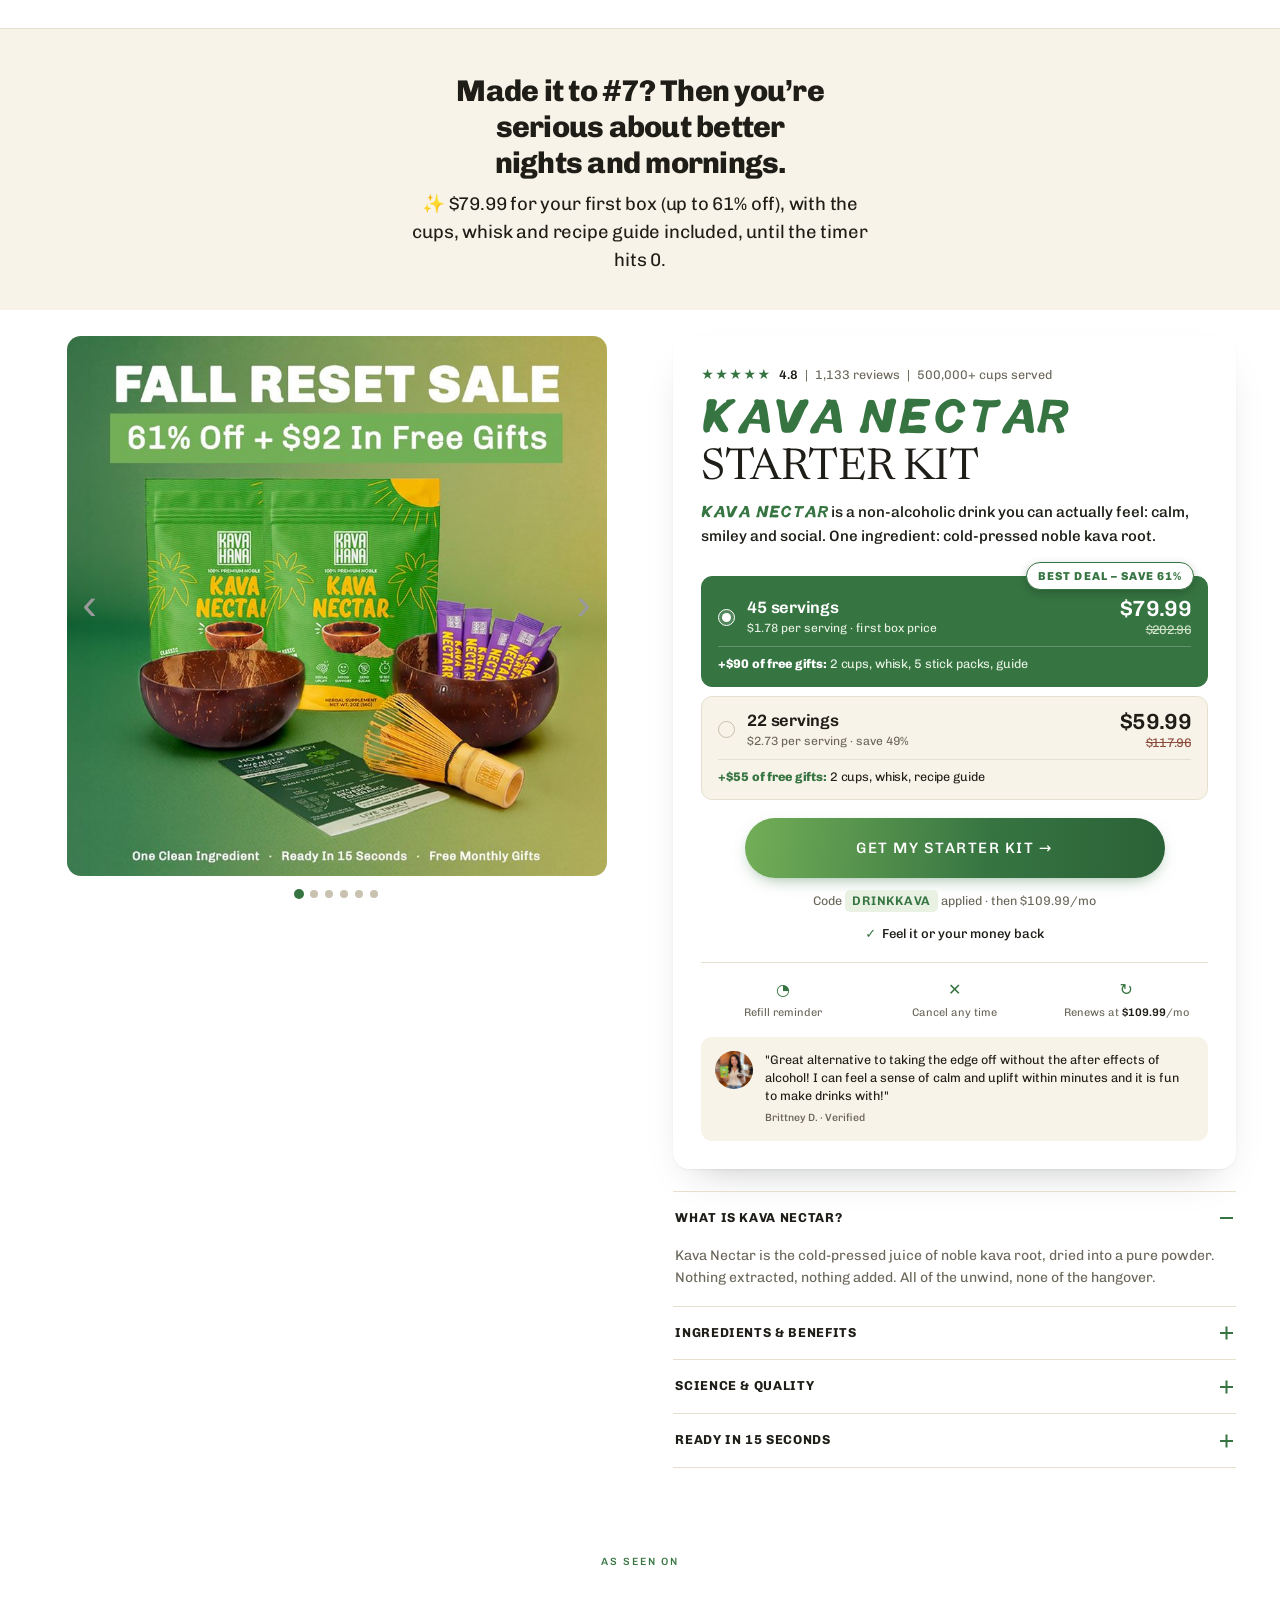
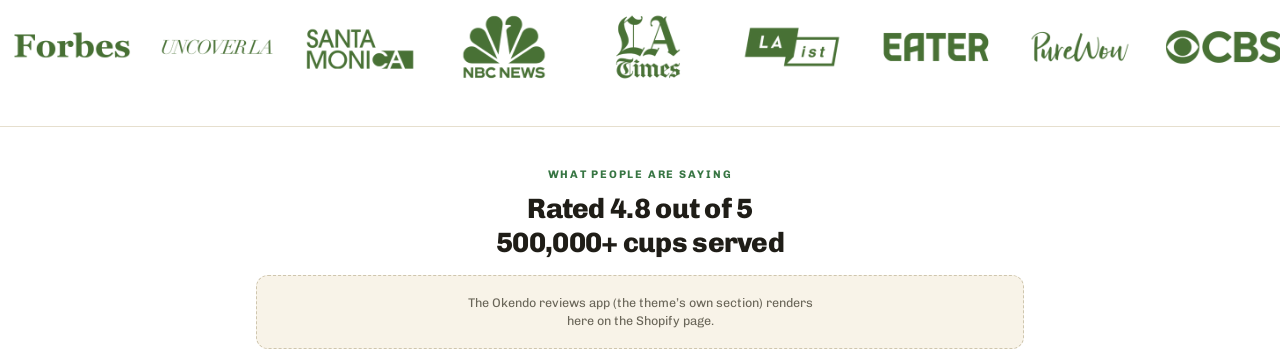
==== commit 00165f50: "Listicle: stack the sale bar under 375px" ====
--- a/listicle.html
+++ b/listicle.html
@@ -191,6 +191,7 @@
    group only renders while more than 24h remain. */
 #kvl-page .kvl-bar{background:var(--mint);border-bottom:1px solid rgba(20,38,26,.12)}
 #kvl-page .kvl-barin{display:flex;align-items:center;justify-content:center;gap:12px;padding:10px 0}
+@media(max-width:374px){#kvl-page .kvl-barin{flex-direction:column;gap:8px}}
 #kvl-page .kvl-bartxt{flex:0 1 auto;min-width:0;text-align:center}
 #kvl-page .kvl-bar1{font-size:14px;font-weight:800;letter-spacing:.02em;line-height:1.25;color:var(--deep);text-transform:uppercase}
 #kvl-page .kvl-bar2{font-size:13.5px;font-weight:800;letter-spacing:.01em;line-height:1.25;color:var(--deep);text-transform:uppercase;margin-top:3px}
@@ -335,6 +336,7 @@
 #kvl-page-reviews .kvl-col{max-width:800px;margin:0 auto;padding:0 16px}
 #kvl-page-reviews .kvl-bar{background:var(--mint);border-bottom:1px solid rgba(20,38,26,.12)}
 #kvl-page-reviews .kvl-barin{display:flex;align-items:center;justify-content:center;gap:12px;padding:10px 0}
+@media(max-width:374px){#kvl-page-reviews .kvl-barin{flex-direction:column;gap:8px}}
 #kvl-page-reviews .kvl-bartxt{flex:0 1 auto;min-width:0;text-align:center}
 #kvl-page-reviews .kvl-bar1{font-size:14px;font-weight:800;letter-spacing:.02em;line-height:1.25;color:var(--deep);text-transform:uppercase}
 #kvl-page-reviews .kvl-bar2{font-size:13.5px;font-weight:800;letter-spacing:.01em;line-height:1.25;color:var(--deep);text-transform:uppercase;margin-top:3px}
